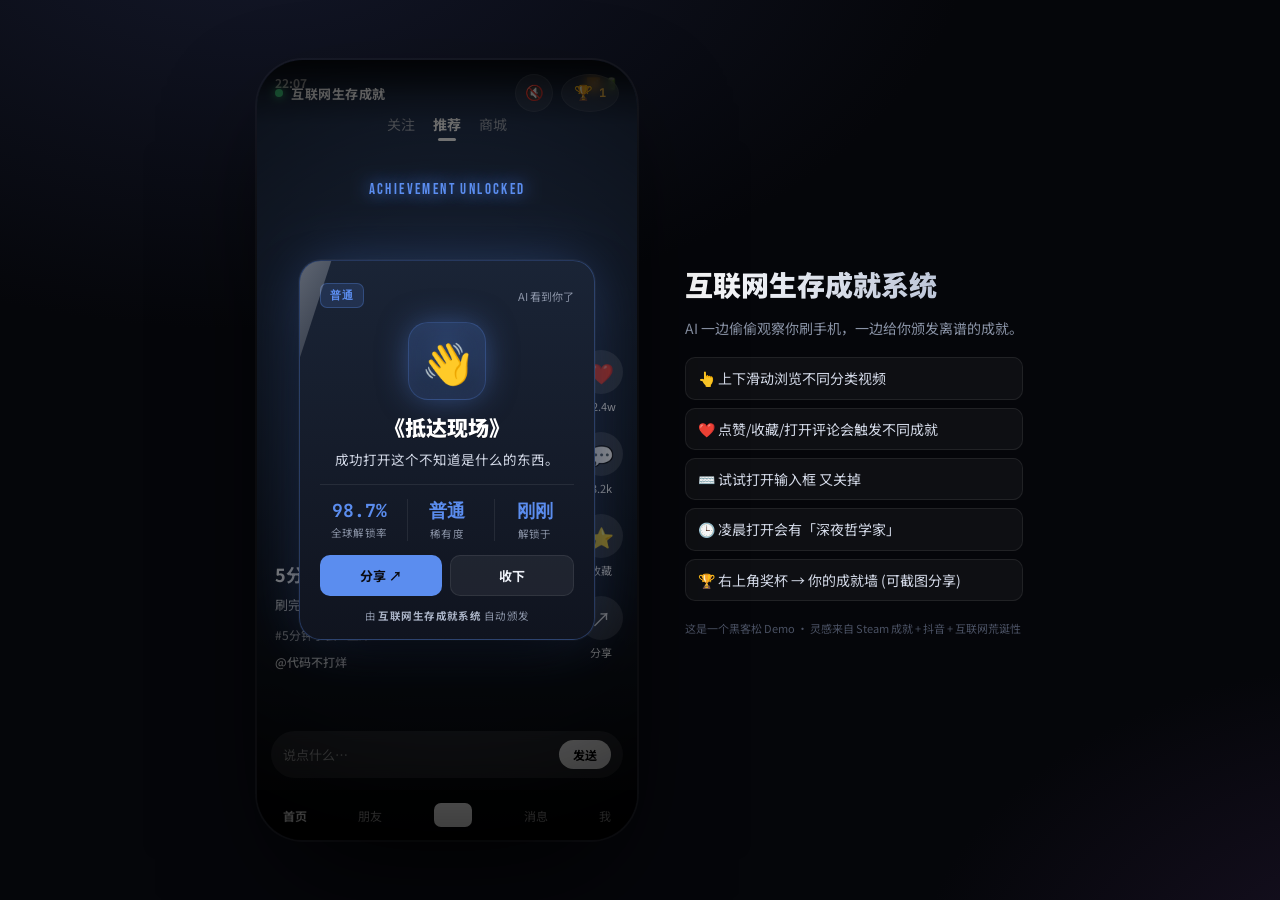
==== index.html @ 07bfa7c6 "init: 互联网生存成就系统 demo 抖音黑客松项目：AI 实时给用户颁发离谱互联网成就。  - 完整模拟抖音信息流（18 张分类卡片，垂直 snap） - 行为追踪 + 规则引擎（27 条成就，" ====
<!DOCTYPE html>
<html lang="zh-CN">
<head>
  <meta charset="UTF-8">
  <meta name="viewport" content="width=device-width, initial-scale=1.0, maximum-scale=1.0, user-scalable=no">
  <meta name="theme-color" content="#05060a">
  <title>互联网生存成就系统 · AI 给你颁发离谱成就</title>
  <link rel="preconnect" href="https://fonts.googleapis.com">
  <link rel="preconnect" href="https://fonts.gstatic.com" crossorigin>
  <link href="https://fonts.googleapis.com/css2?family=Bebas+Neue&family=Noto+Sans+SC:wght@400;500;700;900&family=JetBrains+Mono:wght@500;700&display=swap" rel="stylesheet">
  <link rel="stylesheet" href="css/style.css">
</head>
<body>
  <main class="phone">
    <!-- 头部 -->
    <header class="header">
      <div class="header-brand">
        <span class="brand-dot"></span>
        <span class="brand-text">互联网生存成就</span>
      </div>
      <div class="header-actions">
        <button class="hbtn" id="headerSound">🔇</button>
        <button class="hbtn trophy" id="headerTrophy">
          <span>🏆</span><span class="badge"><b id="headerCount">0</b></span>
        </button>
      </div>
    </header>

    <!-- 抖音风信息流（垂直snap） -->
    <div class="feed" id="feed"></div>

    <!-- 弹窗组件挂载点（叠加在 phone 内） -->
    <div id="popupRoot"></div>

    <!-- 成就馆挂载点 -->
    <div id="galleryRoot"></div>
  </main>

  <!-- 桌面端旁边的提示 / 说明（移动端会隐藏） -->
  <aside class="side-note">
    <h1>互联网生存成就系统</h1>
    <p class="lead">AI 一边偷偷观察你刷手机，一边给你颁发离谱的成就。</p>
    <ul class="hint-list">
      <li>👆 上下滑动浏览不同分类视频</li>
      <li>❤️ 点赞/收藏/打开评论会触发不同成就</li>
      <li>⌨️ 试试打开输入框 又关掉</li>
      <li>🕒 凌晨打开会有「深夜哲学家」</li>
      <li>🏆 右上角奖杯 → 你的成就墙 (可截图分享)</li>
    </ul>
    <p class="foot-note">这是一个黑客松 Demo · 灵感来自 Steam 成就 + 抖音 + 互联网荒诞性</p>
  </aside>

  <script type="module" src="js/app.js"></script>
</body>
</html>
---- css/style.css ----
/* ====================================================
   互联网生存成就系统 · 样式
   设计语言：抖音(全屏 snap 信息流) + Steam(稀有度色板) + 荒诞
   ==================================================== */

:root {
  --bg:#05060a;
  --ink:#eef1f8;
  --muted:#8a93a6;
  --line:rgba(255,255,255,.08);
  --c-common:#5b8def;
  --c-rare:#b76bff;
  --c-epic:#46e08a;
  --c-mythic:#ffc24b;
}

*, *::before, *::after { box-sizing:border-box; margin:0; padding:0; -webkit-tap-highlight-color:transparent; }
html, body { height:100%; overflow:hidden; background:#000; }
body {
  font-family:"Noto Sans SC", -apple-system, "PingFang SC", "Microsoft YaHei", sans-serif;
  color:var(--ink);
  display:flex; align-items:center; justify-content:center; gap:48px;
  padding:24px;
  background:
    radial-gradient(1200px 700px at 20% -10%, #14182a 0%, transparent 60%),
    radial-gradient(900px 600px at 110% 110%, #1a1226 0%, transparent 55%),
    var(--bg);
}

/* ==== 桌面侧栏（说明） ==== */
.side-note { max-width:340px; color:#d4dae8; line-height:1.6; }
.side-note h1 { font-size:28px; font-weight:900; margin-bottom:10px;
  background:linear-gradient(90deg,#fff,#a8b3cc); -webkit-background-clip:text; background-clip:text; color:transparent; }
.side-note .lead { font-size:14px; color:var(--muted); margin-bottom:18px; }
.side-note .hint-list { list-style:none; display:flex; flex-direction:column; gap:8px; font-size:14px; }
.side-note .hint-list li { padding:9px 12px; background:rgba(255,255,255,.04); border:1px solid var(--line); border-radius:10px; }
.side-note .foot-note { margin-top:18px; font-size:11px; color:#4a5163; line-height:1.7; }

/* ==== 手机外框 ==== */
.phone {
  position:relative; width:380px; height:780px; max-width:94vw; max-height:96vh;
  border-radius:46px; background:#000; flex-shrink:0;
  box-shadow:
    0 50px 120px -30px rgba(0,0,0,.9),
    0 0 0 2px rgba(255,255,255,.04),
    inset 0 0 0 6px #0a0a0f;
  overflow:hidden;
}

/* ==== 顶部品牌栏 ==== */
.header {
  position:absolute; top:0; left:0; right:0; z-index:5;
  padding:14px 18px 12px;
  display:flex; align-items:center; justify-content:space-between;
  background:linear-gradient(180deg, rgba(0,0,0,.6) 0%, rgba(0,0,0,0) 100%);
}
.header-brand { display:flex; align-items:center; gap:8px; color:#fff; font-size:13px; font-weight:700; }
.brand-dot { width:8px; height:8px; border-radius:50%; background:#46e08a; box-shadow:0 0 10px #46e08a; animation:pulse 1.6s ease-in-out infinite; }
@keyframes pulse { 0%,100%{opacity:1;} 50%{opacity:.4;} }
.brand-text { letter-spacing:.04em; }

.header-actions { display:flex; gap:8px; }
.hbtn {
  width:38px; height:38px; border-radius:50%;
  background:rgba(255,255,255,.08); border:1px solid var(--line);
  color:#fff; font-size:15px; cursor:pointer; transition:.2s;
  display:flex; align-items:center; justify-content:center; backdrop-filter:blur(6px);
}
.hbtn:hover { background:rgba(255,255,255,.14); }
.hbtn.on { color:#46e08a; border-color:rgba(70,224,138,.4); }
.hbtn.trophy { position:relative; padding:0 12px; width:auto; gap:6px; }
.hbtn.trophy .badge { font-family:"JetBrains Mono",monospace; font-size:12px; color:#ffc24b; }
.hbtn.trophy .badge b { font-weight:700; }

/* ==== Feed 信息流 ==== */
.feed {
  position:absolute; inset:0;
  overflow-y:scroll; scroll-snap-type:y mandatory;
  -webkit-overflow-scrolling:touch;
  scrollbar-width:none;
}
.feed::-webkit-scrollbar { display:none; }

.feed-card {
  position:relative; width:100%; height:100%; flex-shrink:0;
  scroll-snap-align:start; scroll-snap-stop:always;
  overflow:hidden; color:#fff;
  background:#111; /* fallback */
}

/* 用 emoji 当"封面" */
.card-bg-emoji {
  position:absolute; inset:0; display:flex; align-items:center; justify-content:center;
  font-size:240px; opacity:.18; filter:blur(2px);
  pointer-events:none; transition:transform .8s ease;
}
.feed-card:hover .card-bg-emoji { transform:scale(1.05); }

/* 顶 status + tabs */
.card-top {
  position:absolute; top:0; left:0; right:0;
  padding:14px 18px 6px; z-index:3;
  display:flex; justify-content:space-between; font-size:12px; color:#fff;
  background:linear-gradient(180deg, rgba(0,0,0,.45) 0%, rgba(0,0,0,0) 100%);
}
.status-time { font-weight:700; }

.card-tabs {
  position:absolute; top:54px; left:0; right:0; z-index:3;
  display:flex; gap:18px; justify-content:center;
  font-size:14px; color:rgba(255,255,255,.6);
}
.card-tabs b { color:#fff; position:relative; }
.card-tabs b::after {
  content:""; position:absolute; left:50%; bottom:-7px;
  transform:translateX(-50%); width:18px; height:3px; border-radius:3px; background:#fff;
}

/* 文案区 */
.card-cap {
  position:absolute; left:18px; right:88px; bottom:170px; z-index:3;
}
.card-cap h4 { font-size:18px; font-weight:700; line-height:1.3; margin-bottom:8px; }
.card-cap p { font-size:13px; color:rgba(255,255,255,.85); line-height:1.55; margin-bottom:6px; }
.card-tags { font-size:12px; color:rgba(255,255,255,.7); }
.card-author { margin-top:8px; font-size:12px; color:rgba(255,255,255,.8); font-weight:500; }

/* 右侧按钮 */
.card-rail {
  position:absolute; right:14px; bottom:180px; z-index:3;
  display:flex; flex-direction:column; gap:18px; align-items:center;
}
.rail-btn {
  background:none; border:none; cursor:pointer;
  display:flex; flex-direction:column; align-items:center; gap:4px;
  color:#fff; font-family:inherit;
}
.rail-btn .ico {
  width:44px; height:44px; border-radius:50%;
  background:rgba(255,255,255,.14);
  display:flex; align-items:center; justify-content:center; font-size:20px;
  transition:.2s;
}
.rail-btn:hover .ico { background:rgba(255,255,255,.22); transform:scale(1.06); }
.rail-btn:active .ico { transform:scale(.94); }
.rail-btn.liked .ico { background:rgba(255,77,109,.25); color:#ff4d6d; }
.rail-btn.saved .ico { background:rgba(255,194,75,.22); color:#ffc24b; }
.rail-btn .lab { font-size:11px; color:#fff; }

/* +1 反馈 */
.plus-one {
  position:absolute; top:-4px; right:-6px;
  font-size:14px; font-weight:700; color:#ff4d6d;
  animation:plus1 .7s ease-out forwards; pointer-events:none;
}
@keyframes plus1 {
  0% { opacity:0; transform:translateY(8px); }
  20% { opacity:1; transform:translateY(0); }
  100% { opacity:0; transform:translateY(-24px); }
}

/* 评论区 / 输入框 */
.card-search {
  position:absolute; left:14px; right:14px; bottom:62px; z-index:3;
  display:flex; gap:8px; align-items:center;
  padding:8px 12px; border-radius:24px;
  background:rgba(255,255,255,.1); backdrop-filter:blur(8px);
}
.card-search input {
  flex:1; background:transparent; border:none; outline:none;
  color:#fff; font-family:inherit; font-size:13px; padding:6px 0;
}
.card-search input::placeholder { color:rgba(255,255,255,.5); }
.send-btn {
  border:none; background:rgba(255,255,255,.85); color:#000;
  font-family:inherit; font-weight:700; font-size:12px;
  padding:6px 14px; border-radius:16px; cursor:pointer;
}

/* 底部 nav */
.card-botnav {
  position:absolute; bottom:0; left:0; right:0; z-index:3;
  height:50px; background:rgba(0,0,0,.55);
  display:flex; align-items:center; justify-content:space-around;
  font-size:12px; color:rgba(255,255,255,.6);
}
.card-botnav b { color:#fff; }
.card-botnav .plus { width:38px; height:24px; border-radius:7px; background:#fff; }

/* ==== Toast ==== */
.toast {
  position:fixed; left:50%; bottom:120px; transform:translateX(-50%);
  padding:10px 20px; border-radius:20px;
  background:rgba(0,0,0,.78); backdrop-filter:blur(8px);
  color:#fff; font-size:13px; z-index:100;
  opacity:0; transition:opacity .25s, transform .25s;
}
.toast.show { opacity:1; transform:translateX(-50%) translateY(-8px); }

/* ====================================================
   成就弹窗（沿用原型审美，做了主题色与按钮调整）
   ==================================================== */
.ach-wrap {
  position:absolute; inset:0; z-index:30;
  display:flex; align-items:center; justify-content:center;
  pointer-events:none; opacity:0;
}
.ach-wrap.show { opacity:1; pointer-events:auto; }
.ach-wrap .scrim {
  position:absolute; inset:0;
  background:radial-gradient(circle at 50% 45%, rgba(0,0,0,.2), rgba(0,0,0,.82));
  opacity:0; transition:opacity .35s ease;
}
.ach-wrap.show .scrim { opacity:1; }
.ach-wrap .flash {
  position:absolute; inset:0; background:#fff; opacity:0; pointer-events:none;
}
.ach-wrap.show.fire .flash { animation:flash .55s ease-out; }
@keyframes flash {
  0% { opacity:0; }
  12% { opacity:0; }
  14% { opacity:var(--flash,.05); }
  100% { opacity:0; }
}

.ach-wrap .banner {
  position:absolute; top:120px; left:50%;
  transform:translateX(-50%) translateY(-12px);
  font-family:"Bebas Neue", sans-serif;
  letter-spacing:.16em; font-size:15px;
  color:var(--rc); text-shadow:0 0 18px var(--rc);
  opacity:0; white-space:nowrap;
}
.ach-wrap.show .banner { animation:bannerIn .5s .15s cubic-bezier(.2,.9,.3,1.2) forwards; }
@keyframes bannerIn { to { opacity:1; transform:translateX(-50%) translateY(0); } }

.ach-wrap .card {
  position:relative; width:300px; max-width:78%;
  border-radius:22px; padding:22px 20px 16px;
  background:linear-gradient(180deg, var(--card-top), var(--card-bot));
  border:1px solid var(--rc-30);
  box-shadow:
    0 30px 70px -20px rgba(0,0,0,.85),
    0 0 0 1px rgba(255,255,255,.04),
    0 0 60px -10px var(--rc-40);
  transform:scale(.82) translateY(10px); opacity:0; overflow:hidden;
}
.ach-wrap.show .card { animation:cardIn .55s .1s cubic-bezier(.18,.9,.25,1.15) forwards; }
@keyframes cardIn { to { transform:scale(1) translateY(0); opacity:1; } }
.ach-wrap .card::after {
  content:""; position:absolute; top:0; left:-60%;
  width:50%; height:100%;
  background:linear-gradient(105deg, transparent, rgba(255,255,255,.28), transparent);
  transform:skewX(-18deg);
}
.ach-wrap.show .card::after { animation:shine 1.1s .45s ease-out; }
@keyframes shine { 0% { left:-60%; } 100% { left:130%; } }

.ach-wrap .rarity-row {
  display:flex; align-items:center; justify-content:space-between;
  margin-bottom:14px;
}
.ach-wrap .rarity-badge {
  font-family:"JetBrains Mono", monospace;
  font-size:11px; font-weight:700; letter-spacing:.12em;
  padding:4px 9px; border-radius:7px;
  color:var(--rc); background:var(--rc-15); border:1px solid var(--rc-30);
}
.ach-wrap .ai-note { font-size:11px; color:var(--muted); }

.ach-wrap .trophy {
  width:78px; height:78px; margin:2px auto 14px;
  border-radius:20px;
  display:flex; align-items:center; justify-content:center;
  font-size:40px;
  background:radial-gradient(circle at 50% 35%, var(--rc-30), var(--rc-08));
  border:1px solid var(--rc-30);
  box-shadow:0 0 32px -4px var(--rc-50), inset 0 0 22px var(--rc-15);
}
.ach-wrap.show .trophy { animation:pop .5s .3s cubic-bezier(.2,1.4,.3,1) backwards; }
@keyframes pop {
  0% { transform:scale(0) rotate(-20deg); }
  70% { transform:scale(1.15) rotate(6deg); }
  100% { transform:scale(1) rotate(0); }
}
.ach-wrap .card.mythic .trophy {
  animation:
    pop .5s .3s cubic-bezier(.2,1.4,.3,1) backwards,
    glowPulse 1.8s 1s ease-in-out infinite;
}
@keyframes glowPulse {
  0%,100% { box-shadow:0 0 32px -4px var(--rc-50), inset 0 0 22px var(--rc-15); }
  50% { box-shadow:0 0 52px 4px var(--rc-50), inset 0 0 30px var(--rc-30); }
}

.ach-wrap .ach-title {
  font-size:21px; font-weight:900; text-align:center;
  line-height:1.25; margin-bottom:8px;
  color:#fff; text-shadow:0 1px 0 rgba(0,0,0,.4);
}
.ach-wrap .ach-desc {
  font-size:13.5px; line-height:1.55; text-align:center;
  color:#d4dae8; margin-bottom:14px; padding:0 4px;
}

.ach-wrap .stats {
  display:flex; border-top:1px solid var(--line);
  padding-top:14px; gap:8px;
}
.ach-wrap .stat { flex:1; text-align:center; }
.ach-wrap .stat .num {
  font-family:"JetBrains Mono", monospace;
  font-weight:700; font-size:18px; color:var(--rc);
}
.ach-wrap .stat .lbl {
  font-size:10.5px; color:var(--muted);
  margin-top:3px; letter-spacing:.04em;
}
.ach-wrap .stat + .stat { border-left:1px solid var(--line); }

.ach-wrap .ach-actions {
  display:flex; gap:8px; margin-top:14px;
}
.ach-wrap .ach-btn {
  flex:1; padding:10px 0; border-radius:10px;
  border:none; cursor:pointer; font-family:inherit;
  font-size:13px; font-weight:700; transition:.2s;
  background:var(--rc); color:#0a0a0f;
}
.ach-wrap .ach-btn:active { transform:scale(.97); }
.ach-wrap .ach-btn.ghost {
  background:rgba(255,255,255,.06); color:var(--ink);
  border:1px solid var(--line);
}

.ach-wrap .watermark {
  margin-top:12px; text-align:center;
  font-size:10.5px; color:var(--muted); letter-spacing:.04em;
}
.ach-wrap .watermark b { color:#aab3c6; }

/* 粒子 (epic/mythic) */
.ach-wrap .particles {
  position:absolute; inset:0; pointer-events:none; overflow:hidden;
}
.ach-wrap .p {
  position:absolute; bottom:-10px;
  width:6px; height:6px; border-radius:50%;
  background:var(--rc); opacity:0;
  box-shadow:0 0 8px var(--rc);
}
.ach-wrap.show.fire .p { animation:rise var(--d,3s) var(--delay,0s) ease-in infinite; }
@keyframes rise {
  0% { opacity:0; transform:translateY(0) scale(.6); }
  15% { opacity:.9; }
  100% { opacity:0; transform:translateY(-560px) scale(1.1); }
}

/* ====================================================
   成就馆 (gallery)
   ==================================================== */
.gallery {
  position:absolute; inset:0; z-index:40;
  background:linear-gradient(180deg, #0a0c14 0%, #05060a 100%);
  color:#fff;
  display:flex; flex-direction:column;
  transform:translateY(100%); transition:transform .35s cubic-bezier(.2,.9,.3,1);
}
.gallery.show { transform:translateY(0); }
.gal-head {
  display:flex; align-items:center; justify-content:space-between;
  padding:18px 18px 8px;
}
.gal-title { font-size:20px; font-weight:900; }
.gal-sub { font-size:12px; color:var(--muted); margin-top:2px; }
.gal-close {
  width:36px; height:36px; border-radius:50%;
  background:rgba(255,255,255,.08); border:1px solid var(--line);
  color:#fff; font-size:22px; line-height:1; cursor:pointer;
}

.gal-progress { padding:0 18px 14px; }
.gal-progress-row {
  display:flex; justify-content:space-between;
  font-size:12px; color:var(--muted); margin-bottom:6px;
}
.gal-progress-row b { color:#ffc24b; font-family:"JetBrains Mono", monospace; }
.gal-bar {
  height:5px; border-radius:5px;
  background:rgba(255,255,255,.06); overflow:hidden;
}
.gal-bar-fill {
  height:100%; width:0%;
  background:linear-gradient(90deg, var(--c-common), var(--c-rare), var(--c-mythic));
  transition:width .5s ease;
}

.gal-list {
  flex:1; overflow-y:auto;
  padding:6px 14px 14px;
}
.gal-list::-webkit-scrollbar { width:4px; }
.gal-list::-webkit-scrollbar-thumb { background:rgba(255,255,255,.1); border-radius:4px; }

.gp-head {
  display:flex; align-items:center; gap:8px;
  font-family:"JetBrains Mono", monospace;
  font-size:11px; font-weight:700; letter-spacing:.16em;
  margin:14px 4px 8px;
}
.gp-sep { opacity:.4; }
.gp-mute { color:var(--muted); }

.gp-grid {
  display:grid; grid-template-columns:repeat(2, 1fr); gap:10px;
}
.gp-card {
  position:relative;
  padding:12px 12px 10px; border-radius:14px;
  background:rgba(255,255,255,.03);
  border:1px solid rgba(255,255,255,.06);
  transition:.2s;
}
.gp-card.ok {
  background:linear-gradient(180deg, var(--rc-08, rgba(255,255,255,.04)), transparent);
  border-color:var(--rc, rgba(255,255,255,.1));
  box-shadow:0 0 20px -4px var(--rc);
}
.gp-card.ok::before {
  content:""; position:absolute; top:0; right:0;
  width:20px; height:20px;
  background:var(--rc); clip-path:polygon(0 0, 100% 0, 100% 100%);
  border-top-right-radius:14px;
}
.gp-card { --rc:#5b8def; }
.gp-card[style*="--rc:#5b8def"] { --rc-08:rgba(91,141,239,.08); }
.gp-card[style*="--rc:#b76bff"] { --rc-08:rgba(183,107,255,.08); }
.gp-card[style*="--rc:#46e08a"] { --rc-08:rgba(70,224,138,.08); }
.gp-card[style*="--rc:#ffc24b"] { --rc-08:rgba(255,194,75,.08); }

.gp-icon {
  font-size:24px; margin-bottom:6px;
  filter:saturate(.6) brightness(.7);
}
.gp-card.ok .gp-icon { filter:none; }
.gp-name {
  font-size:13px; font-weight:700;
  margin-bottom:4px;
  color:#fff;
}
.gp-card:not(.ok) .gp-name { color:#5a6275; }
.gp-desc {
  font-size:11px; color:var(--muted);
  line-height:1.5; min-height:32px;
}
.gp-foot {
  margin-top:6px; padding-top:6px;
  border-top:1px solid rgba(255,255,255,.05);
  display:flex; justify-content:space-between;
  font-size:10px; color:var(--muted);
  font-family:"JetBrains Mono", monospace;
}
.gp-rare { color:var(--rc); }

.gal-foot {
  padding:14px 18px 18px;
  display:flex; gap:8px;
  border-top:1px solid var(--line);
  background:rgba(0,0,0,.4); backdrop-filter:blur(8px);
}
.gal-btn {
  flex:1; padding:13px 0;
  border-radius:12px; border:none;
  font-family:inherit; font-size:14px; font-weight:700;
  cursor:pointer; transition:.2s;
}
.gal-btn.primary {
  background:linear-gradient(135deg, #ffd86b, #ff9b3d);
  color:#1a0d00;
}
.gal-btn.ghost {
  flex:0 0 80px;
  background:rgba(255,255,255,.06);
  color:var(--muted);
  border:1px solid var(--line);
}
.gal-btn:active { transform:scale(.97); }

/* ==== 移动端：隐藏侧栏 ==== */
@media (max-width: 768px) {
  body { padding:0; gap:0; }
  .side-note { display:none; }
  .phone {
    width:100vw; height:100vh; max-width:100vw; max-height:100vh;
    border-radius:0; box-shadow:none;
  }
}
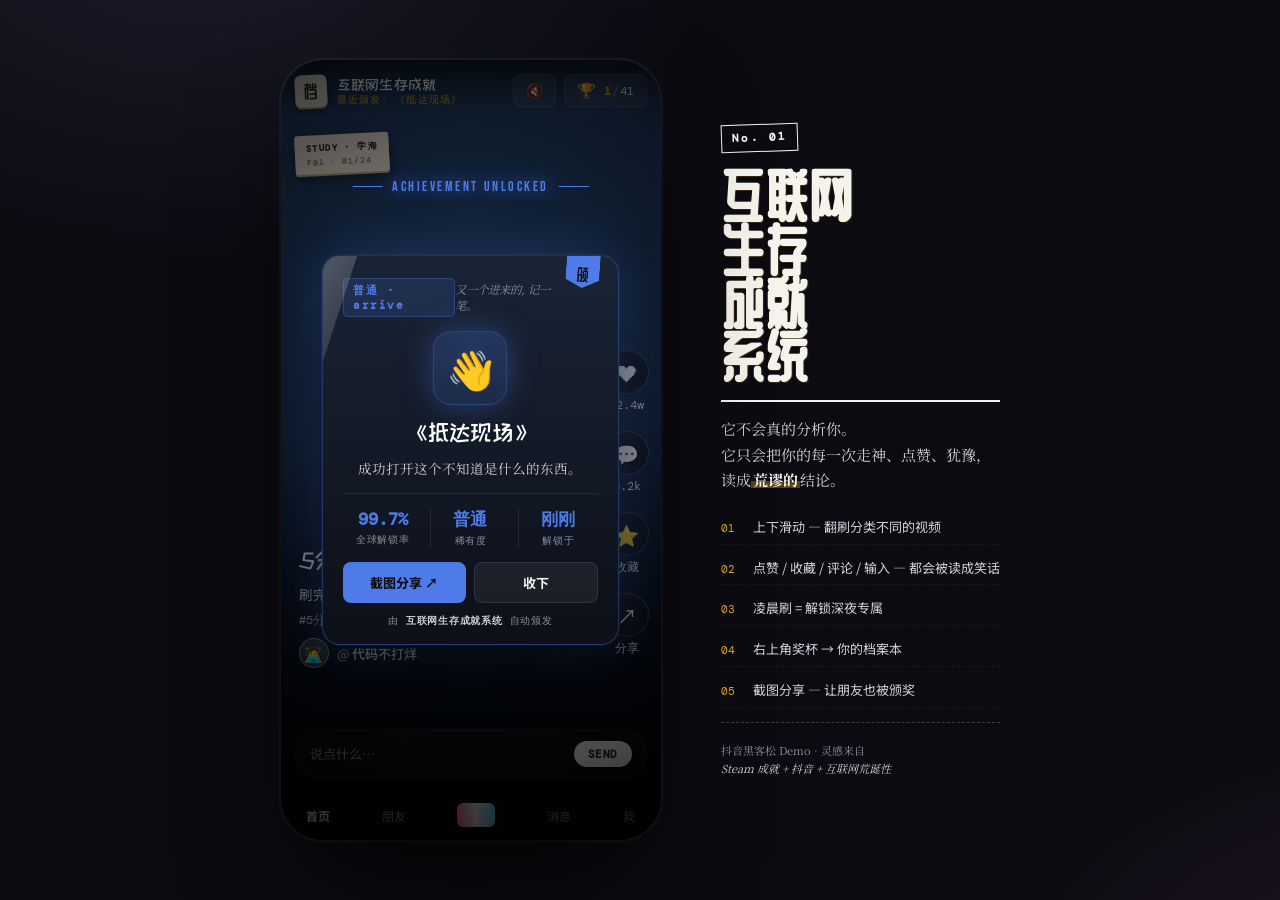
==== commit d2dc983c: "feat: 内容扩充 + 视觉去模板化 内容: - 信息流 18 → 24 张, 12 个分类各有专属 stamp / accent / vibe - 成就 27 → 40+, 含 3 条递进链 (t" ====
--- a/index.html
+++ b/index.html
@@ -3,51 +3,67 @@
 <head>
   <meta charset="UTF-8">
   <meta name="viewport" content="width=device-width, initial-scale=1.0, maximum-scale=1.0, user-scalable=no">
-  <meta name="theme-color" content="#05060a">
-  <title>互联网生存成就系统 · AI 给你颁发离谱成就</title>
+  <meta name="theme-color" content="#0a0a10">
+  <title>互联网生存成就系统 · 它在偷偷给你颁奖</title>
   <link rel="preconnect" href="https://fonts.googleapis.com">
   <link rel="preconnect" href="https://fonts.gstatic.com" crossorigin>
-  <link href="https://fonts.googleapis.com/css2?family=Bebas+Neue&family=Noto+Sans+SC:wght@400;500;700;900&family=JetBrains+Mono:wght@500;700&display=swap" rel="stylesheet">
+  <link href="https://fonts.googleapis.com/css2?family=Bebas+Neue&family=DM+Mono:wght@500;700&family=Ma+Shan+Zheng&family=Noto+Sans+SC:wght@400;500;700;900&family=Noto+Serif+SC:wght@500;700;900&family=ZCOOL+KuaiLe&family=ZCOOL+QingKe+HuangYou&display=swap" rel="stylesheet">
   <link rel="stylesheet" href="css/style.css">
 </head>
 <body>
-  <main class="phone">
-    <!-- 头部 -->
+  <!-- 全局纹理覆盖 -->
+  <div class="grain" aria-hidden="true"></div>
+
+  <main class="phone" id="phone">
+    <!-- 顶部 -->
     <header class="header">
       <div class="header-brand">
-        <span class="brand-dot"></span>
-        <span class="brand-text">互联网生存成就</span>
+        <span class="brand-mark">档</span>
+        <div class="brand-text">
+          <div class="brand-line">互联网生存成就</div>
+          <div class="brand-sub" id="brandSub">系统正在偷看你</div>
+        </div>
       </div>
       <div class="header-actions">
-        <button class="hbtn" id="headerSound">🔇</button>
-        <button class="hbtn trophy" id="headerTrophy">
-          <span>🏆</span><span class="badge"><b id="headerCount">0</b></span>
+        <button class="hbtn" id="headerSound" title="音效">🔇</button>
+        <button class="hbtn trophy" id="headerTrophy" title="成就馆">
+          <span class="t-emoji">🏆</span>
+          <span class="t-num"><b id="headerCount">0</b><span class="t-slash">/</span><span id="headerTotal">0</span></span>
         </button>
       </div>
     </header>
 
-    <!-- 抖音风信息流（垂直snap） -->
+    <!-- 内容流 -->
     <div class="feed" id="feed"></div>
 
-    <!-- 弹窗组件挂载点（叠加在 phone 内） -->
+    <!-- 弹窗挂载点 -->
     <div id="popupRoot"></div>
-
     <!-- 成就馆挂载点 -->
     <div id="galleryRoot"></div>
   </main>
 
-  <!-- 桌面端旁边的提示 / 说明（移动端会隐藏） -->
-  <aside class="side-note">
-    <h1>互联网生存成就系统</h1>
-    <p class="lead">AI 一边偷偷观察你刷手机，一边给你颁发离谱的成就。</p>
-    <ul class="hint-list">
-      <li>👆 上下滑动浏览不同分类视频</li>
-      <li>❤️ 点赞/收藏/打开评论会触发不同成就</li>
-      <li>⌨️ 试试打开输入框 又关掉</li>
-      <li>🕒 凌晨打开会有「深夜哲学家」</li>
-      <li>🏆 右上角奖杯 → 你的成就墙 (可截图分享)</li>
+  <!-- 桌面侧栏（移动端隐藏）：杂志感介绍 -->
+  <aside class="side-zine">
+    <div class="zine-stamp">No. 01</div>
+    <h1 class="zine-title">互联网<br>生存<br>成就<br>系统</h1>
+    <div class="zine-divider"></div>
+    <p class="zine-lead">
+      它不会真的分析你。<br>
+      它只会把你的每一次走神、点赞、犹豫，<br>
+      读成<span class="zine-mark">荒谬的</span>结论。
+    </p>
+    <ul class="zine-list">
+      <li><span class="li-no">01</span>上下滑动 — 翻刷分类不同的视频</li>
+      <li><span class="li-no">02</span>点赞 / 收藏 / 评论 / 输入 — 都会被读成笑话</li>
+      <li><span class="li-no">03</span>凌晨刷 = 解锁深夜专属</li>
+      <li><span class="li-no">04</span>右上角奖杯 → 你的档案本</li>
+      <li><span class="li-no">05</span>截图分享 — 让朋友也被颁奖</li>
     </ul>
-    <p class="foot-note">这是一个黑客松 Demo · 灵感来自 Steam 成就 + 抖音 + 互联网荒诞性</p>
+    <div class="zine-divider thin"></div>
+    <p class="zine-foot">
+      抖音黑客松 Demo · 灵感来自<br>
+      <i>Steam 成就 + 抖音 + 互联网荒诞性</i>
+    </p>
   </aside>
 
   <script type="module" src="js/app.js"></script>
--- a/css/style.css
+++ b/css/style.css
@@ -1,78 +1,175 @@
 /* ====================================================
-   互联网生存成就系统 · 样式
-   设计语言：抖音(全屏 snap 信息流) + Steam(稀有度色板) + 荒诞
+   互联网生存成就系统 · 视觉语言
+   目标：抖音信息流 × 杂志/印刷品质感 × Steam 成就 × 一点点版画
+   不要：通用 cyber 紫/蓝、对称居中、空旷"AI 模板感"
    ==================================================== */
 
 :root {
-  --bg:#05060a;
-  --ink:#eef1f8;
-  --muted:#8a93a6;
-  --line:rgba(255,255,255,.08);
-  --c-common:#5b8def;
-  --c-rare:#b76bff;
-  --c-epic:#46e08a;
-  --c-mythic:#ffc24b;
+  --bg-deep: #0a0a10;
+  --bg-soft: #14141d;
+  --ink:     #f5f3ec;       /* 米白, 不是纯白 */
+  --ink-soft:#cfd0d6;
+  --muted:   #8a8d99;
+  --line:    rgba(255,255,255,.08);
+  --paper:   #f4ede0;       /* 档案本主色: 米色仿纸 */
+  --paper-2: #e5dbc5;
+  --paper-ink:#2a2620;
+  --rare-c:  #4f7be8;
+  --rare-r:  #a85fff;
+  --rare-e:  #26c277;
+  --rare-m:  #e8a91d;
+
+  --serif: "Noto Serif SC", "Songti SC", "STSong", serif;
+  --sans:  "Noto Sans SC", -apple-system, "PingFang SC", "Microsoft YaHei", sans-serif;
+  --mono:  "DM Mono", "JetBrains Mono", "SF Mono", Menlo, monospace;
+  --display:"ZCOOL QingKe HuangYou", "Noto Serif SC", serif;
+  --display-2:"ZCOOL KuaiLe", "Noto Serif SC", serif;
+  --hand: "Ma Shan Zheng", cursive;
 }
 
 *, *::before, *::after { box-sizing:border-box; margin:0; padding:0; -webkit-tap-highlight-color:transparent; }
 html, body { height:100%; overflow:hidden; background:#000; }
 body {
-  font-family:"Noto Sans SC", -apple-system, "PingFang SC", "Microsoft YaHei", sans-serif;
+  font-family:var(--sans);
   color:var(--ink);
-  display:flex; align-items:center; justify-content:center; gap:48px;
+  display:flex; align-items:center; justify-content:center;
+  gap:60px;
   padding:24px;
   background:
-    radial-gradient(1200px 700px at 20% -10%, #14182a 0%, transparent 60%),
-    radial-gradient(900px 600px at 110% 110%, #1a1226 0%, transparent 55%),
-    var(--bg);
-}
-
-/* ==== 桌面侧栏（说明） ==== */
-.side-note { max-width:340px; color:#d4dae8; line-height:1.6; }
-.side-note h1 { font-size:28px; font-weight:900; margin-bottom:10px;
-  background:linear-gradient(90deg,#fff,#a8b3cc); -webkit-background-clip:text; background-clip:text; color:transparent; }
-.side-note .lead { font-size:14px; color:var(--muted); margin-bottom:18px; }
-.side-note .hint-list { list-style:none; display:flex; flex-direction:column; gap:8px; font-size:14px; }
-.side-note .hint-list li { padding:9px 12px; background:rgba(255,255,255,.04); border:1px solid var(--line); border-radius:10px; }
-.side-note .foot-note { margin-top:18px; font-size:11px; color:#4a5163; line-height:1.7; }
-
-/* ==== 手机外框 ==== */
+    radial-gradient(900px 600px at 15% -10%, #1b1a2a 0%, transparent 60%),
+    radial-gradient(800px 500px at 110% 110%, #221422 0%, transparent 55%),
+    var(--bg-deep);
+}
+
+/* 全局 SVG 噪点，营造印刷感 */
+.grain {
+  position:fixed; inset:0; pointer-events:none; z-index:1; opacity:.08;
+  mix-blend-mode:overlay;
+  background-image:url("data:image/svg+xml;utf8,<svg xmlns='http://www.w3.org/2000/svg' width='160' height='160'><filter id='n'><feTurbulence type='fractalNoise' baseFrequency='.9' numOctaves='2' stitchTiles='stitch'/><feColorMatrix values='0 0 0 0 1  0 0 0 0 1  0 0 0 0 1  0 0 0 1 0'/></filter><rect width='100%' height='100%' filter='url(%23n)' opacity='.6'/></svg>");
+}
+
+/* =========================
+   桌面侧栏: 杂志/zine 风
+   ========================= */
+.side-zine {
+  max-width:300px; color:var(--ink);
+  font-family:var(--sans); line-height:1.6;
+  position:relative; padding:8px 0;
+}
+.zine-stamp {
+  display:inline-block;
+  font-family:var(--mono); font-size:11px; font-weight:700; letter-spacing:.2em;
+  padding:4px 10px; border:1.5px solid var(--ink);
+  color:var(--ink);
+  transform:rotate(-2deg); margin-bottom:18px;
+}
+.zine-title {
+  font-family:var(--display);
+  font-size:56px; line-height:.95; letter-spacing:.02em;
+  color:var(--ink);
+  margin-bottom:18px;
+  text-shadow: 1px 1px 0 rgba(232,169,29,.18);
+}
+.zine-divider {
+  height:0; border-top:2px solid var(--ink); margin:14px 0;
+}
+.zine-divider.thin { border-top:1px dashed rgba(255,255,255,.2); }
+.zine-lead {
+  font-size:15px; color:var(--ink-soft); line-height:1.7;
+  font-family:var(--serif);
+  margin-bottom:18px;
+}
+.zine-mark {
+  background:linear-gradient(180deg, transparent 55%, #e8a91d55 55%, #e8a91d55 90%, transparent 90%);
+  font-weight:700; color:var(--ink); padding:0 2px;
+}
+.zine-list {
+  list-style:none; display:flex; flex-direction:column; gap:7px;
+  font-size:13px; color:var(--ink-soft);
+  font-family:var(--sans);
+}
+.zine-list li {
+  display:flex; gap:10px; align-items:baseline;
+  padding:6px 0; border-bottom:1px dashed rgba(255,255,255,.06);
+}
+.zine-list .li-no {
+  font-family:var(--mono); font-size:11px; color:var(--rare-m);
+  flex-shrink:0; min-width:22px;
+}
+.zine-foot {
+  margin-top:18px; font-size:11px; color:var(--muted); line-height:1.7;
+  font-family:var(--serif);
+}
+.zine-foot i { color:var(--ink-soft); font-style:italic; }
+
+/* =========================
+   手机外框
+   ========================= */
 .phone {
   position:relative; width:380px; height:780px; max-width:94vw; max-height:96vh;
-  border-radius:46px; background:#000; flex-shrink:0;
+  border-radius:42px; background:#000; flex-shrink:0;
   box-shadow:
     0 50px 120px -30px rgba(0,0,0,.9),
-    0 0 0 2px rgba(255,255,255,.04),
+    0 0 0 2px rgba(255,255,255,.05),
     inset 0 0 0 6px #0a0a0f;
-  overflow:hidden;
-}
-
-/* ==== 顶部品牌栏 ==== */
+  overflow:hidden; z-index:2;
+}
+
+/* =========================
+   头部: 不要圆点, 要"档"印章
+   ========================= */
 .header {
-  position:absolute; top:0; left:0; right:0; z-index:5;
-  padding:14px 18px 12px;
+  position:absolute; top:0; left:0; right:0; z-index:8;
+  padding:14px 14px 12px;
   display:flex; align-items:center; justify-content:space-between;
-  background:linear-gradient(180deg, rgba(0,0,0,.6) 0%, rgba(0,0,0,0) 100%);
-}
-.header-brand { display:flex; align-items:center; gap:8px; color:#fff; font-size:13px; font-weight:700; }
-.brand-dot { width:8px; height:8px; border-radius:50%; background:#46e08a; box-shadow:0 0 10px #46e08a; animation:pulse 1.6s ease-in-out infinite; }
-@keyframes pulse { 0%,100%{opacity:1;} 50%{opacity:.4;} }
-.brand-text { letter-spacing:.04em; }
+  background:linear-gradient(180deg, rgba(0,0,0,.7) 0%, rgba(0,0,0,0) 100%);
+  pointer-events:none;
+}
+.header > * { pointer-events:auto; }
+.header-brand { display:flex; align-items:center; gap:10px; color:#fff; }
+.brand-mark {
+  width:32px; height:32px;
+  display:flex; align-items:center; justify-content:center;
+  background:var(--paper); color:var(--paper-ink);
+  font-family:var(--display); font-size:18px;
+  border-radius:6px;
+  box-shadow:0 2px 0 #c4b287, 0 4px 12px rgba(0,0,0,.4);
+  transform:rotate(-3deg);
+}
+.brand-text { line-height:1.1; }
+.brand-line {
+  font-family:var(--display-2);
+  font-size:15px; font-weight:400;
+  letter-spacing:.02em;
+}
+.brand-sub {
+  font-family:var(--mono); font-size:9.5px;
+  color:rgba(255,255,255,.55); letter-spacing:.12em;
+  margin-top:2px;
+}
 
 .header-actions { display:flex; gap:8px; }
 .hbtn {
-  width:38px; height:38px; border-radius:50%;
-  background:rgba(255,255,255,.08); border:1px solid var(--line);
-  color:#fff; font-size:15px; cursor:pointer; transition:.2s;
-  display:flex; align-items:center; justify-content:center; backdrop-filter:blur(6px);
+  height:34px; min-width:34px; padding:0 12px;
+  border-radius:8px;
+  background:rgba(255,255,255,.08);
+  border:1px solid var(--line);
+  color:#fff; font-size:14px; cursor:pointer; transition:.2s;
+  display:flex; align-items:center; justify-content:center; gap:6px;
+  backdrop-filter:blur(8px);
+  font-family:var(--mono);
 }
 .hbtn:hover { background:rgba(255,255,255,.14); }
-.hbtn.on { color:#46e08a; border-color:rgba(70,224,138,.4); }
-.hbtn.trophy { position:relative; padding:0 12px; width:auto; gap:6px; }
-.hbtn.trophy .badge { font-family:"JetBrains Mono",monospace; font-size:12px; color:#ffc24b; }
-.hbtn.trophy .badge b { font-weight:700; }
-
-/* ==== Feed 信息流 ==== */
+.hbtn.on { color:var(--rare-e); border-color:rgba(38,194,119,.4); }
+.hbtn.trophy { gap:8px; }
+.t-emoji { font-size:15px; }
+.t-num { font-size:12px; color:#fff; }
+.t-num b { color:var(--rare-m); font-weight:700; }
+.t-slash { color:rgba(255,255,255,.4); margin:0 1px; }
+
+/* =========================
+   信息流 (snap)
+   ========================= */
 .feed {
   position:absolute; inset:0;
   overflow-y:scroll; scroll-snap-type:y mandatory;
@@ -81,124 +178,229 @@
 }
 .feed::-webkit-scrollbar { display:none; }
 
+/* 单张卡片 */
 .feed-card {
-  position:relative; width:100%; height:100%; flex-shrink:0;
+  position:relative; width:100%; height:100%;
   scroll-snap-align:start; scroll-snap-stop:always;
   overflow:hidden; color:#fff;
-  background:#111; /* fallback */
-}
-
-/* 用 emoji 当"封面" */
-.card-bg-emoji {
+  isolation:isolate;
+}
+/* 类目装饰 */
+.feed-card::before {
+  /* 顶部色带, 用类目 accent */
+  content:''; position:absolute; top:0; left:0; right:0; height:64px; z-index:1;
+  background:linear-gradient(180deg, var(--cat-accent) 0%, transparent 100%);
+  opacity:.28;
+  pointer-events:none;
+}
+.feed-card::after {
+  /* 底部黑色渐隐 */
+  content:''; position:absolute; bottom:0; left:0; right:0; height:50%; z-index:1;
+  background:linear-gradient(180deg, transparent 0%, rgba(0,0,0,.85) 100%);
+  pointer-events:none;
+}
+
+.card-art {
   position:absolute; inset:0; display:flex; align-items:center; justify-content:center;
-  font-size:240px; opacity:.18; filter:blur(2px);
-  pointer-events:none; transition:transform .8s ease;
-}
-.feed-card:hover .card-bg-emoji { transform:scale(1.05); }
-
-/* 顶 status + tabs */
-.card-top {
-  position:absolute; top:0; left:0; right:0;
-  padding:14px 18px 6px; z-index:3;
-  display:flex; justify-content:space-between; font-size:12px; color:#fff;
-  background:linear-gradient(180deg, rgba(0,0,0,.45) 0%, rgba(0,0,0,0) 100%);
-}
-.status-time { font-weight:700; }
-
-.card-tabs {
-  position:absolute; top:54px; left:0; right:0; z-index:3;
-  display:flex; gap:18px; justify-content:center;
-  font-size:14px; color:rgba(255,255,255,.6);
-}
-.card-tabs b { color:#fff; position:relative; }
-.card-tabs b::after {
-  content:""; position:absolute; left:50%; bottom:-7px;
-  transform:translateX(-50%); width:18px; height:3px; border-radius:3px; background:#fff;
+  font-size:240px; opacity:.16; filter:blur(1.5px);
+  pointer-events:none; user-select:none; z-index:0;
+  transform:translateY(-30px) rotate(-4deg);
+}
+
+/* 印章: 左上角类目标 */
+.card-stamp {
+  position:absolute; top:74px; left:14px; z-index:4;
+  display:flex; flex-direction:column; gap:2px;
+  padding:7px 11px;
+  background:var(--paper); color:var(--paper-ink);
+  font-family:var(--mono); font-size:9px; font-weight:700; letter-spacing:.16em;
+  border-radius:3px;
+  transform:rotate(-3deg);
+  box-shadow:0 2px 0 #c4b287, 0 6px 16px rgba(0,0,0,.4);
+}
+.card-stamp .cs-id {
+  font-family:var(--mono); font-size:8px; color:var(--paper-ink);
+  opacity:.5; letter-spacing:.12em;
 }
 
 /* 文案区 */
 .card-cap {
-  position:absolute; left:18px; right:88px; bottom:170px; z-index:3;
-}
-.card-cap h4 { font-size:18px; font-weight:700; line-height:1.3; margin-bottom:8px; }
-.card-cap p { font-size:13px; color:rgba(255,255,255,.85); line-height:1.55; margin-bottom:6px; }
-.card-tags { font-size:12px; color:rgba(255,255,255,.7); }
-.card-author { margin-top:8px; font-size:12px; color:rgba(255,255,255,.8); font-weight:500; }
-
-/* 右侧按钮 */
+  position:absolute; left:18px; right:80px; bottom:172px; z-index:5;
+}
+.card-cap h3 {
+  font-family:var(--display-2);
+  font-size:23px; font-weight:400;
+  line-height:1.25; margin-bottom:8px;
+  letter-spacing:.01em;
+  color:#fff;
+  text-shadow:0 2px 14px rgba(0,0,0,.6);
+}
+.card-cap p {
+  font-size:13.5px; color:rgba(255,255,255,.92);
+  line-height:1.55; margin-bottom:8px;
+  text-shadow:0 1px 8px rgba(0,0,0,.5);
+}
+.card-cap .tags {
+  font-family:var(--mono); font-size:11.5px;
+  color:rgba(255,255,255,.7);
+  letter-spacing:.04em;
+  margin-bottom:10px;
+}
+
+/* 作者 */
+.card-author {
+  display:flex; align-items:center; gap:8px;
+  margin-top:6px;
+}
+.card-author .av {
+  width:30px; height:30px; border-radius:50%;
+  display:flex; align-items:center; justify-content:center;
+  background:rgba(255,255,255,.16);
+  border:1.5px solid rgba(255,255,255,.4);
+  font-size:15px;
+}
+.card-author .name {
+  font-size:13px; font-weight:500; color:#fff;
+}
+.card-author .name::before { content:'@'; opacity:.6; margin-right:2px; }
+
+/* 右侧操作栏 */
 .card-rail {
-  position:absolute; right:14px; bottom:180px; z-index:3;
+  position:absolute; right:12px; bottom:184px; z-index:5;
   display:flex; flex-direction:column; gap:18px; align-items:center;
 }
 .rail-btn {
-  background:none; border:none; cursor:pointer;
+  background:none; border:none; cursor:pointer; padding:0;
   display:flex; flex-direction:column; align-items:center; gap:4px;
   color:#fff; font-family:inherit;
+  position:relative;
 }
 .rail-btn .ico {
   width:44px; height:44px; border-radius:50%;
-  background:rgba(255,255,255,.14);
+  background:rgba(20,20,28,.55);
+  border:1px solid rgba(255,255,255,.18);
+  backdrop-filter:blur(6px);
   display:flex; align-items:center; justify-content:center; font-size:20px;
-  transition:.2s;
-}
-.rail-btn:hover .ico { background:rgba(255,255,255,.22); transform:scale(1.06); }
+  transition:.18s ease;
+}
+.rail-btn:hover .ico { background:rgba(255,255,255,.18); transform:scale(1.06); }
 .rail-btn:active .ico { transform:scale(.94); }
-.rail-btn.liked .ico { background:rgba(255,77,109,.25); color:#ff4d6d; }
-.rail-btn.saved .ico { background:rgba(255,194,75,.22); color:#ffc24b; }
-.rail-btn .lab { font-size:11px; color:#fff; }
-
-/* +1 反馈 */
+.rail-btn.liked .ico { background:rgba(232,93,93,.28); color:#ff7a8b; border-color:#ff7a8b66; }
+.rail-btn.saved .ico { background:rgba(232,169,29,.28); color:#e8a91d; border-color:#e8a91d66; }
+.rail-btn .lab { font-size:11.5px; font-family:var(--mono); color:rgba(255,255,255,.92); }
+
 .plus-one {
-  position:absolute; top:-4px; right:-6px;
-  font-size:14px; font-weight:700; color:#ff4d6d;
+  position:absolute; top:-6px; right:-12px;
+  font-size:14px; font-weight:700; color:#ff7a8b;
   animation:plus1 .7s ease-out forwards; pointer-events:none;
+  font-family:var(--mono);
 }
 @keyframes plus1 {
   0% { opacity:0; transform:translateY(8px); }
   20% { opacity:1; transform:translateY(0); }
-  100% { opacity:0; transform:translateY(-24px); }
-}
-
-/* 评论区 / 输入框 */
+  100% { opacity:0; transform:translateY(-26px); }
+}
+
+/* 输入栏 */
 .card-search {
-  position:absolute; left:14px; right:14px; bottom:62px; z-index:3;
+  position:absolute; left:14px; right:14px; bottom:62px; z-index:5;
   display:flex; gap:8px; align-items:center;
-  padding:8px 12px; border-radius:24px;
-  background:rgba(255,255,255,.1); backdrop-filter:blur(8px);
+  padding:8px 14px; border-radius:24px;
+  background:rgba(20,20,28,.6); backdrop-filter:blur(10px);
+  border:1px solid var(--line);
 }
 .card-search input {
   flex:1; background:transparent; border:none; outline:none;
   color:#fff; font-family:inherit; font-size:13px; padding:6px 0;
 }
-.card-search input::placeholder { color:rgba(255,255,255,.5); }
+.card-search input::placeholder { color:rgba(255,255,255,.5); font-family:var(--sans); }
 .send-btn {
-  border:none; background:rgba(255,255,255,.85); color:#000;
-  font-family:inherit; font-weight:700; font-size:12px;
-  padding:6px 14px; border-radius:16px; cursor:pointer;
-}
-
-/* 底部 nav */
+  border:none; background:var(--ink); color:var(--paper-ink);
+  font-family:var(--mono); font-weight:700; font-size:11px;
+  padding:6px 14px; border-radius:16px; cursor:pointer; letter-spacing:.04em;
+}
+
+/* 底部导航 */
 .card-botnav {
-  position:absolute; bottom:0; left:0; right:0; z-index:3;
-  height:50px; background:rgba(0,0,0,.55);
+  position:absolute; bottom:0; left:0; right:0; z-index:5;
+  height:50px; background:rgba(8,8,12,.7); backdrop-filter:blur(8px);
   display:flex; align-items:center; justify-content:space-around;
-  font-size:12px; color:rgba(255,255,255,.6);
+  font-size:12px; color:rgba(255,255,255,.55);
 }
 .card-botnav b { color:#fff; }
-.card-botnav .plus { width:38px; height:24px; border-radius:7px; background:#fff; }
-
-/* ==== Toast ==== */
+.card-botnav .plus {
+  width:38px; height:24px; border-radius:6px;
+  background:linear-gradient(90deg, #ff7a8b, var(--ink), #6ad3ff);
+}
+
+/* ========= 类目专属 vibe (区别于"千篇一律")  ========= */
+.vibe-paper   { background:linear-gradient(180deg, #284a78 0%, #07101e 100%); }
+.vibe-paper .card-cap h3 { font-family:var(--display-2); }
+.vibe-paper::before { background:linear-gradient(180deg, #5b87e0 0%, transparent 100%); opacity:.35; }
+
+.vibe-tabloid { background:linear-gradient(180deg, #5e1d20 0%, #1a0506 100%); }
+.vibe-tabloid .card-cap h3 { font-family:var(--display-2); color:#fff; }
+.vibe-tabloid .card-cap h3::before {
+  content:'限时'; font-family:var(--mono); font-size:11px;
+  background:#fff; color:#9c1419; padding:3px 7px;
+  margin-right:8px; vertical-align:middle; font-weight:700; letter-spacing:.12em;
+}
+
+.vibe-warm    { background:linear-gradient(180deg, #5a3417 0%, #18090b 100%); }
+.vibe-warm .card-cap h3 { font-family:var(--display); }
+
+.vibe-serif   { background:linear-gradient(180deg, #1f1c34 0%, #07060d 100%); }
+.vibe-serif .card-cap h3 { font-family:var(--serif); font-weight:900; font-style:italic; letter-spacing:0; }
+.vibe-serif .card-cap p  { font-family:var(--serif); font-size:14px; }
+
+.vibe-pastel  { background:linear-gradient(180deg, #4d2e3f 0%, #14080d 100%); }
+.vibe-pastel .card-cap h3 { font-family:var(--display-2); }
+
+.vibe-bold    { background:linear-gradient(180deg, #1d4030 0%, #060d09 100%); }
+.vibe-bold .card-cap h3 { font-family:var(--display-2); text-transform:none; }
+.vibe-bold .card-cap h3::after {
+  content:''; display:block; width:60px; height:3px;
+  background:#fff; margin-top:6px;
+}
+
+.vibe-pixel   { background:linear-gradient(180deg, #2b1c54 0%, #08050f 100%); }
+.vibe-pixel .card-cap h3 { font-family:var(--mono); font-weight:700; font-size:21px; letter-spacing:.04em; }
+.vibe-pixel .card-cap h3::before { content:'▸ '; color:#a685ff; }
+
+.vibe-gloss   { background:linear-gradient(180deg, #4e2843 0%, #160812 100%); }
+.vibe-gloss .card-cap h3 { font-family:var(--display); }
+
+.vibe-mono    { background:linear-gradient(180deg, #14322a 0%, #04100c 100%); }
+.vibe-mono .card-cap h3 { font-family:var(--mono); font-size:20px; font-weight:700; letter-spacing:.02em; }
+.vibe-mono .card-cap p  { font-family:var(--mono); font-size:12.5px; }
+
+.vibe-wave    { background:linear-gradient(180deg, #163e54 0%, #050d12 100%); }
+.vibe-cinema  { background:linear-gradient(180deg, #441216 0%, #100406 100%); }
+.vibe-cinema::before, .vibe-cinema::after {
+  background:#000; opacity:1; height:38px;
+}
+.vibe-cinema::before { top:0; box-shadow:0 1px 0 rgba(255,255,255,.05); }
+.vibe-cinema::after  { bottom:0; height:38px; }
+
+.vibe-postcard{ background:linear-gradient(180deg, #1d4438 0%, #050f0b 100%); }
+.vibe-postcard .card-cap h3 { font-family:var(--display-2); }
+
+/* =========================
+   Toast
+   ========================= */
 .toast {
   position:fixed; left:50%; bottom:120px; transform:translateX(-50%);
-  padding:10px 20px; border-radius:20px;
-  background:rgba(0,0,0,.78); backdrop-filter:blur(8px);
-  color:#fff; font-size:13px; z-index:100;
+  padding:10px 22px; border-radius:8px;
+  background:var(--paper); color:var(--paper-ink);
+  font-size:12.5px; font-family:var(--mono); letter-spacing:.04em;
+  z-index:100;
   opacity:0; transition:opacity .25s, transform .25s;
+  box-shadow:0 2px 0 #c4b287, 0 10px 28px rgba(0,0,0,.5);
 }
 .toast.show { opacity:1; transform:translateX(-50%) translateY(-8px); }
 
 /* ====================================================
-   成就弹窗（沿用原型审美，做了主题色与按钮调整）
+   成就弹窗
    ==================================================== */
 .ach-wrap {
   position:absolute; inset:0; z-index:30;
@@ -208,7 +410,7 @@
 .ach-wrap.show { opacity:1; pointer-events:auto; }
 .ach-wrap .scrim {
   position:absolute; inset:0;
-  background:radial-gradient(circle at 50% 45%, rgba(0,0,0,.2), rgba(0,0,0,.82));
+  background:radial-gradient(circle at 50% 45%, rgba(0,0,0,.2), rgba(0,0,0,.85));
   opacity:0; transition:opacity .35s ease;
 }
 .ach-wrap.show .scrim { opacity:1; }
@@ -217,73 +419,91 @@
 }
 .ach-wrap.show.fire .flash { animation:flash .55s ease-out; }
 @keyframes flash {
-  0% { opacity:0; }
-  12% { opacity:0; }
+  0%,12% { opacity:0; }
   14% { opacity:var(--flash,.05); }
   100% { opacity:0; }
 }
 
 .ach-wrap .banner {
-  position:absolute; top:120px; left:50%;
+  position:absolute; top:118px; left:50%;
   transform:translateX(-50%) translateY(-12px);
-  font-family:"Bebas Neue", sans-serif;
-  letter-spacing:.16em; font-size:15px;
-  color:var(--rc); text-shadow:0 0 18px var(--rc);
+  display:flex; align-items:center; gap:10px;
   opacity:0; white-space:nowrap;
 }
 .ach-wrap.show .banner { animation:bannerIn .5s .15s cubic-bezier(.2,.9,.3,1.2) forwards; }
 @keyframes bannerIn { to { opacity:1; transform:translateX(-50%) translateY(0); } }
+.banner .b-line { width:30px; height:1px; background:var(--rc); }
+.banner .b-text {
+  font-family:"Bebas Neue", sans-serif;
+  letter-spacing:.18em; font-size:14px;
+  color:var(--rc); text-shadow:0 0 18px var(--rc);
+}
 
 .ach-wrap .card {
   position:relative; width:300px; max-width:78%;
-  border-radius:22px; padding:22px 20px 16px;
+  border-radius:18px; padding:22px 20px 16px;
   background:linear-gradient(180deg, var(--card-top), var(--card-bot));
   border:1px solid var(--rc-30);
   box-shadow:
     0 30px 70px -20px rgba(0,0,0,.85),
     0 0 0 1px rgba(255,255,255,.04),
     0 0 60px -10px var(--rc-40);
-  transform:scale(.82) translateY(10px); opacity:0; overflow:hidden;
+  transform:scale(.84) translateY(8px); opacity:0; overflow:hidden;
+}
+/* 卡片右上角的"档"印章, 仿真品质感 */
+.ach-wrap .card::before {
+  content:'颁'; position:absolute; top:-6px; right:18px;
+  width:34px; height:38px;
+  display:flex; align-items:flex-end; justify-content:center; padding-bottom:6px;
+  background:var(--rc); color:#0a0a0f;
+  font-family:var(--display); font-size:16px;
+  clip-path:polygon(0 0, 100% 0, 100% 78%, 50% 100%, 0 78%);
+  transform:rotate(4deg);
+  box-shadow:0 4px 10px rgba(0,0,0,.4);
+  z-index:2;
 }
 .ach-wrap.show .card { animation:cardIn .55s .1s cubic-bezier(.18,.9,.25,1.15) forwards; }
 @keyframes cardIn { to { transform:scale(1) translateY(0); opacity:1; } }
 .ach-wrap .card::after {
   content:""; position:absolute; top:0; left:-60%;
   width:50%; height:100%;
-  background:linear-gradient(105deg, transparent, rgba(255,255,255,.28), transparent);
+  background:linear-gradient(105deg, transparent, rgba(255,255,255,.22), transparent);
   transform:skewX(-18deg);
 }
 .ach-wrap.show .card::after { animation:shine 1.1s .45s ease-out; }
 @keyframes shine { 0% { left:-60%; } 100% { left:130%; } }
 
-.ach-wrap .rarity-row {
+.rarity-row {
   display:flex; align-items:center; justify-content:space-between;
-  margin-bottom:14px;
-}
-.ach-wrap .rarity-badge {
-  font-family:"JetBrains Mono", monospace;
-  font-size:11px; font-weight:700; letter-spacing:.12em;
-  padding:4px 9px; border-radius:7px;
+  margin-bottom:14px; padding-right:38px;
+}
+.rarity-badge {
+  font-family:var(--mono);
+  font-size:11px; font-weight:700; letter-spacing:.14em;
+  padding:4px 9px; border-radius:5px;
   color:var(--rc); background:var(--rc-15); border:1px solid var(--rc-30);
 }
-.ach-wrap .ai-note { font-size:11px; color:var(--muted); }
-
-.ach-wrap .trophy {
-  width:78px; height:78px; margin:2px auto 14px;
-  border-radius:20px;
+.ai-note {
+  font-size:11.5px; color:var(--muted);
+  font-family:var(--serif); font-style:italic;
+}
+
+.trophy-icon {
+  width:74px; height:74px; margin:6px auto 14px;
+  border-radius:18px;
   display:flex; align-items:center; justify-content:center;
-  font-size:40px;
+  font-size:38px;
   background:radial-gradient(circle at 50% 35%, var(--rc-30), var(--rc-08));
   border:1px solid var(--rc-30);
   box-shadow:0 0 32px -4px var(--rc-50), inset 0 0 22px var(--rc-15);
 }
-.ach-wrap.show .trophy { animation:pop .5s .3s cubic-bezier(.2,1.4,.3,1) backwards; }
+.ach-wrap.show .trophy-icon { animation:pop .5s .3s cubic-bezier(.2,1.4,.3,1) backwards; }
 @keyframes pop {
   0% { transform:scale(0) rotate(-20deg); }
   70% { transform:scale(1.15) rotate(6deg); }
   100% { transform:scale(1) rotate(0); }
 }
-.ach-wrap .card.mythic .trophy {
+.ach-wrap .card.mythic .trophy-icon {
   animation:
     pop .5s .3s cubic-bezier(.2,1.4,.3,1) backwards,
     glowPulse 1.8s 1s ease-in-out infinite;
@@ -293,59 +513,58 @@
   50% { box-shadow:0 0 52px 4px var(--rc-50), inset 0 0 30px var(--rc-30); }
 }
 
-.ach-wrap .ach-title {
-  font-size:21px; font-weight:900; text-align:center;
-  line-height:1.25; margin-bottom:8px;
-  color:#fff; text-shadow:0 1px 0 rgba(0,0,0,.4);
-}
-.ach-wrap .ach-desc {
-  font-size:13.5px; line-height:1.55; text-align:center;
-  color:#d4dae8; margin-bottom:14px; padding:0 4px;
-}
-
-.ach-wrap .stats {
+.ach-title {
+  font-family:var(--display-2);
+  font-size:23px; font-weight:400;
+  text-align:center; line-height:1.25; margin-bottom:10px;
+  color:#fff; letter-spacing:.01em;
+}
+.ach-desc {
+  font-family:var(--serif);
+  font-size:13.5px; line-height:1.6; text-align:center;
+  color:var(--ink-soft); margin-bottom:14px; padding:0 4px;
+}
+
+.stats {
   display:flex; border-top:1px solid var(--line);
   padding-top:14px; gap:8px;
 }
-.ach-wrap .stat { flex:1; text-align:center; }
-.ach-wrap .stat .num {
-  font-family:"JetBrains Mono", monospace;
-  font-weight:700; font-size:18px; color:var(--rc);
-}
-.ach-wrap .stat .lbl {
-  font-size:10.5px; color:var(--muted);
-  margin-top:3px; letter-spacing:.04em;
-}
-.ach-wrap .stat + .stat { border-left:1px solid var(--line); }
-
-.ach-wrap .ach-actions {
+.stat { flex:1; text-align:center; }
+.stat .num {
+  font-family:var(--mono); font-weight:700; font-size:17px; color:var(--rc);
+}
+.stat .lbl {
+  font-size:10px; color:var(--muted);
+  margin-top:3px; letter-spacing:.06em; font-family:var(--mono);
+}
+.stat + .stat { border-left:1px solid var(--line); }
+
+.ach-actions {
   display:flex; gap:8px; margin-top:14px;
 }
-.ach-wrap .ach-btn {
-  flex:1; padding:10px 0; border-radius:10px;
-  border:none; cursor:pointer; font-family:inherit;
+.ach-btn {
+  flex:1; padding:10px 0; border-radius:8px;
+  border:none; cursor:pointer; font-family:var(--sans);
   font-size:13px; font-weight:700; transition:.2s;
   background:var(--rc); color:#0a0a0f;
 }
-.ach-wrap .ach-btn:active { transform:scale(.97); }
-.ach-wrap .ach-btn.ghost {
+.ach-btn:active { transform:scale(.97); }
+.ach-btn.ghost {
   background:rgba(255,255,255,.06); color:var(--ink);
   border:1px solid var(--line);
 }
 
-.ach-wrap .watermark {
+.watermark {
   margin-top:12px; text-align:center;
-  font-size:10.5px; color:var(--muted); letter-spacing:.04em;
-}
-.ach-wrap .watermark b { color:#aab3c6; }
-
-/* 粒子 (epic/mythic) */
-.ach-wrap .particles {
-  position:absolute; inset:0; pointer-events:none; overflow:hidden;
-}
-.ach-wrap .p {
+  font-family:var(--mono); font-size:9.5px; color:var(--muted); letter-spacing:.08em;
+}
+.watermark b { color:var(--ink-soft); font-weight:700; }
+
+/* 粒子 */
+.particles { position:absolute; inset:0; pointer-events:none; overflow:hidden; }
+.p {
   position:absolute; bottom:-10px;
-  width:6px; height:6px; border-radius:50%;
+  width:5px; height:5px; border-radius:50%;
   background:var(--rc); opacity:0;
   box-shadow:0 0 8px var(--rc);
 }
@@ -357,111 +576,199 @@
 }
 
 /* ====================================================
-   成就馆 (gallery)
+   成就馆 / 档案本
    ==================================================== */
 .gallery {
   position:absolute; inset:0; z-index:40;
-  background:linear-gradient(180deg, #0a0c14 0%, #05060a 100%);
-  color:#fff;
+  background:
+    radial-gradient(800px 400px at 0% 0%, #2a1f12 0%, transparent 60%),
+    radial-gradient(700px 400px at 100% 100%, #1a1428 0%, transparent 60%),
+    var(--bg-deep);
+  color:var(--ink);
   display:flex; flex-direction:column;
-  transform:translateY(100%); transition:transform .35s cubic-bezier(.2,.9,.3,1);
+  transform:translateY(100%); transition:transform .42s cubic-bezier(.2,.9,.3,1);
+  overflow:hidden;
 }
 .gallery.show { transform:translateY(0); }
+
+/* 顶部档案本封面感 */
 .gal-head {
-  display:flex; align-items:center; justify-content:space-between;
-  padding:18px 18px 8px;
-}
-.gal-title { font-size:20px; font-weight:900; }
-.gal-sub { font-size:12px; color:var(--muted); margin-top:2px; }
+  position:relative;
+  padding:24px 18px 14px;
+  background:
+    linear-gradient(180deg, rgba(232,169,29,.06) 0%, transparent 100%);
+  border-bottom:1px solid var(--line);
+}
+.gal-tag {
+  display:inline-block;
+  font-family:var(--mono); font-size:10px; font-weight:700;
+  letter-spacing:.2em; color:var(--rare-m);
+  padding:3px 8px; border:1px solid var(--rare-m); border-radius:3px;
+  transform:rotate(-2deg); margin-bottom:10px;
+}
+.gal-title {
+  font-family:var(--display);
+  font-size:26px; line-height:1.1;
+  color:var(--ink); margin-bottom:4px;
+  letter-spacing:.02em;
+}
+.gal-sub {
+  font-family:var(--serif); font-style:italic;
+  font-size:13px; color:var(--muted);
+}
 .gal-close {
-  width:36px; height:36px; border-radius:50%;
-  background:rgba(255,255,255,.08); border:1px solid var(--line);
-  color:#fff; font-size:22px; line-height:1; cursor:pointer;
-}
-
-.gal-progress { padding:0 18px 14px; }
+  position:absolute; top:18px; right:18px;
+  width:32px; height:32px; border-radius:50%;
+  background:rgba(255,255,255,.06); border:1px solid var(--line);
+  color:#fff; font-size:20px; line-height:1; cursor:pointer;
+  display:flex; align-items:center; justify-content:center;
+}
+
+/* archetype 横幅 */
+.gal-arche {
+  margin:14px 18px 4px;
+  padding:14px 16px;
+  background:linear-gradient(135deg, rgba(232,169,29,.1), rgba(168,95,255,.06));
+  border:1px solid var(--line);
+  border-radius:10px;
+  display:flex; align-items:center; gap:14px;
+  position:relative; overflow:hidden;
+}
+.gal-arche::before {
+  content:'YOUR'; position:absolute; right:-8px; top:6px;
+  font-family:var(--mono); font-size:48px; font-weight:700; opacity:.04;
+  letter-spacing:.04em;
+}
+.gal-arche .a-num {
+  font-family:var(--display); font-size:32px;
+  color:var(--rare-m); line-height:1; min-width:42px;
+}
+.gal-arche .a-body { flex:1; }
+.gal-arche .a-cap {
+  font-family:var(--mono); font-size:10px; letter-spacing:.18em;
+  color:var(--muted); margin-bottom:2px;
+}
+.gal-arche .a-label {
+  font-family:var(--display-2); font-size:18px;
+  color:var(--ink); margin-bottom:2px;
+}
+.gal-arche .a-sub {
+  font-family:var(--serif); font-style:italic; font-size:12.5px;
+  color:var(--ink-soft);
+}
+
+/* 数字概览 */
+.gal-stats {
+  margin:12px 18px 0;
+  display:grid; grid-template-columns:repeat(4,1fr);
+  gap:8px;
+}
+.gal-stat {
+  padding:9px 8px; text-align:center;
+  background:rgba(255,255,255,.03);
+  border:1px solid var(--line); border-radius:8px;
+}
+.gal-stat .n {
+  font-family:var(--mono); font-size:18px; font-weight:700;
+  color:var(--ink);
+}
+.gal-stat .l {
+  font-family:var(--mono); font-size:9.5px;
+  color:var(--muted); letter-spacing:.12em; margin-top:2px;
+}
+
+/* 进度条 */
+.gal-progress {
+  margin:14px 18px 4px;
+}
 .gal-progress-row {
-  display:flex; justify-content:space-between;
-  font-size:12px; color:var(--muted); margin-bottom:6px;
-}
-.gal-progress-row b { color:#ffc24b; font-family:"JetBrains Mono", monospace; }
+  display:flex; justify-content:space-between; align-items:baseline;
+  font-family:var(--mono); font-size:10.5px; letter-spacing:.1em;
+  color:var(--muted); margin-bottom:6px;
+}
+.gal-progress-row b { color:var(--rare-m); font-weight:700; font-size:13px; }
 .gal-bar {
-  height:5px; border-radius:5px;
+  height:4px; border-radius:4px;
   background:rgba(255,255,255,.06); overflow:hidden;
 }
 .gal-bar-fill {
   height:100%; width:0%;
-  background:linear-gradient(90deg, var(--c-common), var(--c-rare), var(--c-mythic));
+  background:linear-gradient(90deg, var(--rare-c), var(--rare-r), var(--rare-e), var(--rare-m));
   transition:width .5s ease;
 }
 
+/* 列表 */
 .gal-list {
   flex:1; overflow-y:auto;
-  padding:6px 14px 14px;
+  padding:8px 14px 18px;
 }
 .gal-list::-webkit-scrollbar { width:4px; }
 .gal-list::-webkit-scrollbar-thumb { background:rgba(255,255,255,.1); border-radius:4px; }
 
 .gp-head {
-  display:flex; align-items:center; gap:8px;
-  font-family:"JetBrains Mono", monospace;
-  font-size:11px; font-weight:700; letter-spacing:.16em;
-  margin:14px 4px 8px;
-}
-.gp-sep { opacity:.4; }
-.gp-mute { color:var(--muted); }
+  display:flex; align-items:center; gap:10px;
+  font-family:var(--mono);
+  font-size:10.5px; font-weight:700; letter-spacing:.2em;
+  margin:16px 4px 10px;
+}
+.gp-head .gp-bar { flex:1; height:1px; background:currentColor; opacity:.2; }
+.gp-mute { color:var(--muted); font-weight:400; letter-spacing:.1em; }
 
 .gp-grid {
-  display:grid; grid-template-columns:repeat(2, 1fr); gap:10px;
+  display:grid; grid-template-columns:repeat(2, 1fr); gap:9px;
 }
 .gp-card {
   position:relative;
-  padding:12px 12px 10px; border-radius:14px;
+  padding:12px 12px 10px; border-radius:10px;
   background:rgba(255,255,255,.03);
   border:1px solid rgba(255,255,255,.06);
   transition:.2s;
+  overflow:hidden;
 }
 .gp-card.ok {
-  background:linear-gradient(180deg, var(--rc-08, rgba(255,255,255,.04)), transparent);
-  border-color:var(--rc, rgba(255,255,255,.1));
-  box-shadow:0 0 20px -4px var(--rc);
-}
-.gp-card.ok::before {
-  content:""; position:absolute; top:0; right:0;
-  width:20px; height:20px;
-  background:var(--rc); clip-path:polygon(0 0, 100% 0, 100% 100%);
-  border-top-right-radius:14px;
-}
-.gp-card { --rc:#5b8def; }
-.gp-card[style*="--rc:#5b8def"] { --rc-08:rgba(91,141,239,.08); }
-.gp-card[style*="--rc:#b76bff"] { --rc-08:rgba(183,107,255,.08); }
-.gp-card[style*="--rc:#46e08a"] { --rc-08:rgba(70,224,138,.08); }
-.gp-card[style*="--rc:#ffc24b"] { --rc-08:rgba(255,194,75,.08); }
-
+  background:linear-gradient(180deg, rgba(255,255,255,.04), rgba(255,255,255,.01));
+  border-color:var(--rc, rgba(255,255,255,.2));
+  box-shadow:0 0 0 1px var(--rc-30), 0 8px 24px -8px var(--rc);
+}
+/* 已解锁的"已颁发"印章 */
+.gp-card.ok::after {
+  content:'已颁发';
+  position:absolute; top:8px; right:-12px;
+  font-family:var(--display); font-size:9.5px; letter-spacing:.1em;
+  color:var(--rc); padding:2px 14px;
+  border:1px solid var(--rc); border-radius:3px;
+  transform:rotate(8deg); opacity:.85;
+  background:rgba(0,0,0,.5);
+}
 .gp-icon {
   font-size:24px; margin-bottom:6px;
-  filter:saturate(.6) brightness(.7);
+  filter:saturate(.3) brightness(.55);
 }
 .gp-card.ok .gp-icon { filter:none; }
 .gp-name {
-  font-size:13px; font-weight:700;
+  font-family:var(--display-2);
+  font-size:14px; font-weight:400;
   margin-bottom:4px;
   color:#fff;
+  letter-spacing:.01em;
 }
 .gp-card:not(.ok) .gp-name { color:#5a6275; }
 .gp-desc {
-  font-size:11px; color:var(--muted);
-  line-height:1.5; min-height:32px;
+  font-family:var(--serif);
+  font-size:11.5px; color:var(--muted);
+  line-height:1.5; min-height:34px;
 }
 .gp-foot {
-  margin-top:6px; padding-top:6px;
+  margin-top:8px; padding-top:8px;
   border-top:1px solid rgba(255,255,255,.05);
   display:flex; justify-content:space-between;
-  font-size:10px; color:var(--muted);
-  font-family:"JetBrains Mono", monospace;
-}
-.gp-rare { color:var(--rc); }
-
+  font-family:var(--mono);
+  font-size:9.5px; color:var(--muted);
+  letter-spacing:.06em;
+}
+.gp-rare { color:var(--rc); font-weight:700; }
+
+/* 底部操作 */
 .gal-foot {
   padding:14px 18px 18px;
   display:flex; gap:8px;
@@ -470,28 +777,31 @@
 }
 .gal-btn {
   flex:1; padding:13px 0;
-  border-radius:12px; border:none;
-  font-family:inherit; font-size:14px; font-weight:700;
+  border-radius:10px; border:none;
+  font-family:var(--sans); font-size:13.5px; font-weight:700;
   cursor:pointer; transition:.2s;
+  letter-spacing:.04em;
 }
 .gal-btn.primary {
-  background:linear-gradient(135deg, #ffd86b, #ff9b3d);
+  background:linear-gradient(135deg, var(--rare-m), #ff8a3d);
   color:#1a0d00;
 }
 .gal-btn.ghost {
-  flex:0 0 80px;
+  flex:0 0 84px;
   background:rgba(255,255,255,.06);
   color:var(--muted);
   border:1px solid var(--line);
+  font-size:12px;
 }
 .gal-btn:active { transform:scale(.97); }
 
-/* ==== 移动端：隐藏侧栏 ==== */
+/* ========= 移动端 ========= */
 @media (max-width: 768px) {
   body { padding:0; gap:0; }
-  .side-note { display:none; }
+  .side-zine { display:none; }
   .phone {
     width:100vw; height:100vh; max-width:100vw; max-height:100vh;
-    border-radius:0; box-shadow:none;
+    border-radius:0;
+    box-shadow:none;
   }
 }
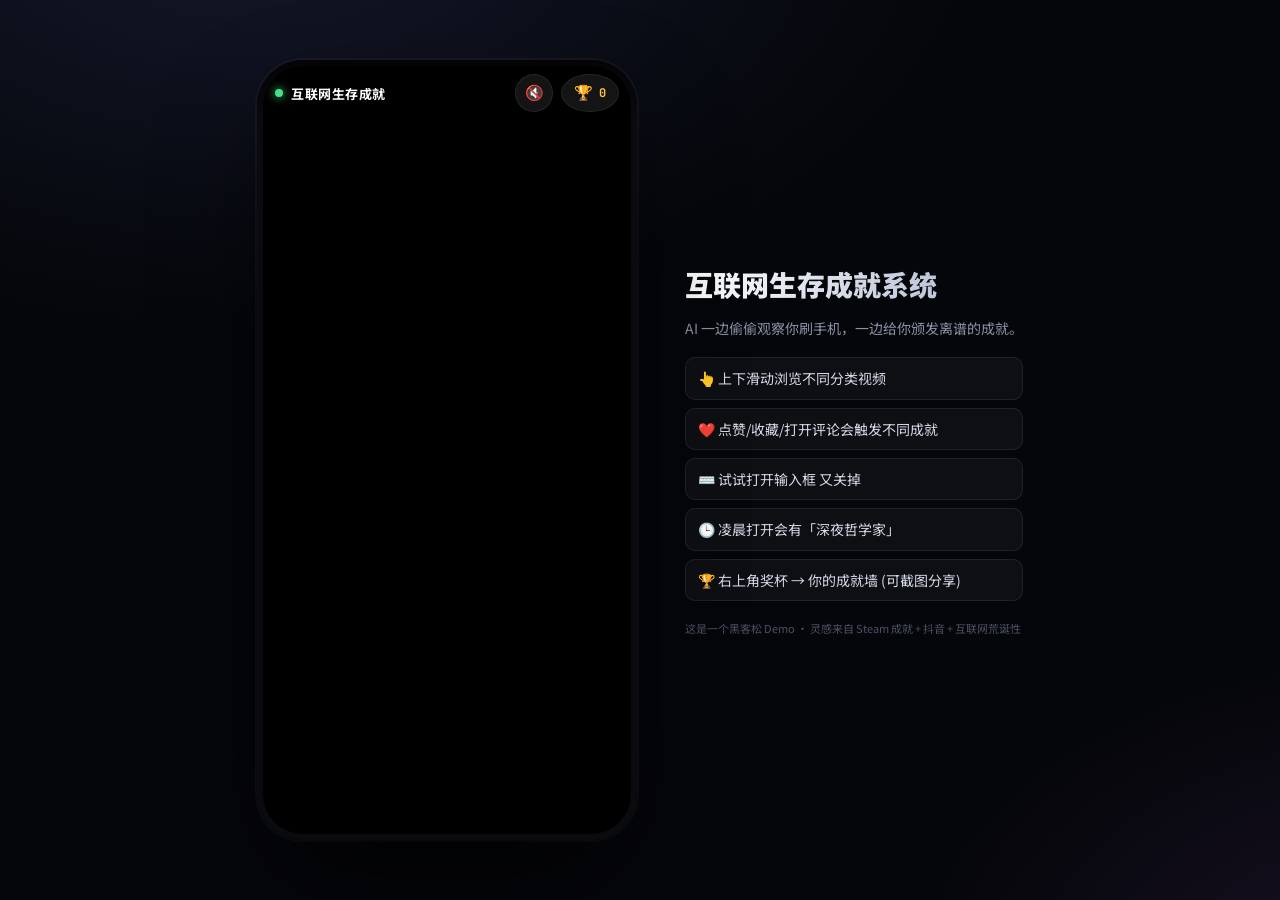
==== commit b33cf858: "a" ====
--- a/index.html
+++ b/index.html
@@ -3,67 +3,54 @@
 <head>
   <meta charset="UTF-8">
   <meta name="viewport" content="width=device-width, initial-scale=1.0, maximum-scale=1.0, user-scalable=no">
-  <meta name="theme-color" content="#0a0a10">
-  <title>互联网生存成就系统 · 它在偷偷给你颁奖</title>
+  <meta name="theme-color" content="#05060a">
+  <title>互联网生存成就系统 · AI 给你颁发离谱成就</title>
   <link rel="preconnect" href="https://fonts.googleapis.com">
   <link rel="preconnect" href="https://fonts.gstatic.com" crossorigin>
-  <link href="https://fonts.googleapis.com/css2?family=Bebas+Neue&family=DM+Mono:wght@500;700&family=Ma+Shan+Zheng&family=Noto+Sans+SC:wght@400;500;700;900&family=Noto+Serif+SC:wght@500;700;900&family=ZCOOL+KuaiLe&family=ZCOOL+QingKe+HuangYou&display=swap" rel="stylesheet">
+  <link href="https://fonts.googleapis.com/css2?family=Bebas+Neue&family=Noto+Sans+SC:wght@400;500;700;900&family=JetBrains+Mono:wght@500;700&display=swap" rel="stylesheet">
   <link rel="stylesheet" href="css/style.css">
 </head>
 <body>
-  <!-- 全局纹理覆盖 -->
-  <div class="grain" aria-hidden="true"></div>
-
-  <main class="phone" id="phone">
-    <!-- 顶部 -->
+  <main class="phone">
+    <!-- 头部 -->
     <header class="header">
       <div class="header-brand">
-        <span class="brand-mark">档</span>
-        <div class="brand-text">
-          <div class="brand-line">互联网生存成就</div>
-          <div class="brand-sub" id="brandSub">系统正在偷看你</div>
-        </div>
+        <span class="brand-dot"></span>
+        <span class="brand-text">互联网生存成就</span>
       </div>
       <div class="header-actions">
-        <button class="hbtn" id="headerSound" title="音效">🔇</button>
-        <button class="hbtn trophy" id="headerTrophy" title="成就馆">
-          <span class="t-emoji">🏆</span>
-          <span class="t-num"><b id="headerCount">0</b><span class="t-slash">/</span><span id="headerTotal">0</span></span>
+        <button class="hbtn" id="headerSound">🔇</button>
+        <button class="hbtn trophy" id="headerTrophy">
+          <span>🏆</span><span class="badge"><b id="headerCount">0</b></span>
         </button>
       </div>
     </header>
 
-    <!-- 内容流 -->
+    <!-- 抖音风信息流（垂直snap） -->
     <div class="feed" id="feed"></div>
 
-    <!-- 弹窗挂载点 -->
+    <!-- 弹窗组件挂载点（叠加在 phone 内） -->
     <div id="popupRoot"></div>
+
     <!-- 成就馆挂载点 -->
     <div id="galleryRoot"></div>
+
+    <!-- 今日人设卡片挂载点 -->
+    <div id="personaRoot"></div>
   </main>
 
-  <!-- 桌面侧栏（移动端隐藏）：杂志感介绍 -->
-  <aside class="side-zine">
-    <div class="zine-stamp">No. 01</div>
-    <h1 class="zine-title">互联网<br>生存<br>成就<br>系统</h1>
-    <div class="zine-divider"></div>
-    <p class="zine-lead">
-      它不会真的分析你。<br>
-      它只会把你的每一次走神、点赞、犹豫，<br>
-      读成<span class="zine-mark">荒谬的</span>结论。
-    </p>
-    <ul class="zine-list">
-      <li><span class="li-no">01</span>上下滑动 — 翻刷分类不同的视频</li>
-      <li><span class="li-no">02</span>点赞 / 收藏 / 评论 / 输入 — 都会被读成笑话</li>
-      <li><span class="li-no">03</span>凌晨刷 = 解锁深夜专属</li>
-      <li><span class="li-no">04</span>右上角奖杯 → 你的档案本</li>
-      <li><span class="li-no">05</span>截图分享 — 让朋友也被颁奖</li>
+  <!-- 桌面端旁边的提示 / 说明（移动端会隐藏） -->
+  <aside class="side-note">
+    <h1>互联网生存成就系统</h1>
+    <p class="lead">AI 一边偷偷观察你刷手机，一边给你颁发离谱的成就。</p>
+    <ul class="hint-list">
+      <li>👆 上下滑动浏览不同分类视频</li>
+      <li>❤️ 点赞/收藏/打开评论会触发不同成就</li>
+      <li>⌨️ 试试打开输入框 又关掉</li>
+      <li>🕒 凌晨打开会有「深夜哲学家」</li>
+      <li>🏆 右上角奖杯 → 你的成就墙 (可截图分享)</li>
     </ul>
-    <div class="zine-divider thin"></div>
-    <p class="zine-foot">
-      抖音黑客松 Demo · 灵感来自<br>
-      <i>Steam 成就 + 抖音 + 互联网荒诞性</i>
-    </p>
+    <p class="foot-note">这是一个黑客松 Demo · 灵感来自 Steam 成就 + 抖音 + 互联网荒诞性</p>
   </aside>
 
   <script type="module" src="js/app.js"></script>
--- a/css/style.css
+++ b/css/style.css
@@ -1,175 +1,78 @@
 /* ====================================================
-   互联网生存成就系统 · 视觉语言
-   目标：抖音信息流 × 杂志/印刷品质感 × Steam 成就 × 一点点版画
-   不要：通用 cyber 紫/蓝、对称居中、空旷"AI 模板感"
+   互联网生存成就系统 · 样式
+   设计语言：抖音(全屏 snap 信息流) + Steam(稀有度色板) + 荒诞
    ==================================================== */
 
 :root {
-  --bg-deep: #0a0a10;
-  --bg-soft: #14141d;
-  --ink:     #f5f3ec;       /* 米白, 不是纯白 */
-  --ink-soft:#cfd0d6;
-  --muted:   #8a8d99;
-  --line:    rgba(255,255,255,.08);
-  --paper:   #f4ede0;       /* 档案本主色: 米色仿纸 */
-  --paper-2: #e5dbc5;
-  --paper-ink:#2a2620;
-  --rare-c:  #4f7be8;
-  --rare-r:  #a85fff;
-  --rare-e:  #26c277;
-  --rare-m:  #e8a91d;
-
-  --serif: "Noto Serif SC", "Songti SC", "STSong", serif;
-  --sans:  "Noto Sans SC", -apple-system, "PingFang SC", "Microsoft YaHei", sans-serif;
-  --mono:  "DM Mono", "JetBrains Mono", "SF Mono", Menlo, monospace;
-  --display:"ZCOOL QingKe HuangYou", "Noto Serif SC", serif;
-  --display-2:"ZCOOL KuaiLe", "Noto Serif SC", serif;
-  --hand: "Ma Shan Zheng", cursive;
+  --bg:#05060a;
+  --ink:#eef1f8;
+  --muted:#8a93a6;
+  --line:rgba(255,255,255,.08);
+  --c-common:#5b8def;
+  --c-rare:#b76bff;
+  --c-epic:#46e08a;
+  --c-mythic:#ffc24b;
 }
 
 *, *::before, *::after { box-sizing:border-box; margin:0; padding:0; -webkit-tap-highlight-color:transparent; }
 html, body { height:100%; overflow:hidden; background:#000; }
 body {
-  font-family:var(--sans);
+  font-family:"Noto Sans SC", -apple-system, "PingFang SC", "Microsoft YaHei", sans-serif;
   color:var(--ink);
-  display:flex; align-items:center; justify-content:center;
-  gap:60px;
+  display:flex; align-items:center; justify-content:center; gap:48px;
   padding:24px;
   background:
-    radial-gradient(900px 600px at 15% -10%, #1b1a2a 0%, transparent 60%),
-    radial-gradient(800px 500px at 110% 110%, #221422 0%, transparent 55%),
-    var(--bg-deep);
-}
-
-/* 全局 SVG 噪点，营造印刷感 */
-.grain {
-  position:fixed; inset:0; pointer-events:none; z-index:1; opacity:.08;
-  mix-blend-mode:overlay;
-  background-image:url("data:image/svg+xml;utf8,<svg xmlns='http://www.w3.org/2000/svg' width='160' height='160'><filter id='n'><feTurbulence type='fractalNoise' baseFrequency='.9' numOctaves='2' stitchTiles='stitch'/><feColorMatrix values='0 0 0 0 1  0 0 0 0 1  0 0 0 0 1  0 0 0 1 0'/></filter><rect width='100%' height='100%' filter='url(%23n)' opacity='.6'/></svg>");
-}
-
-/* =========================
-   桌面侧栏: 杂志/zine 风
-   ========================= */
-.side-zine {
-  max-width:300px; color:var(--ink);
-  font-family:var(--sans); line-height:1.6;
-  position:relative; padding:8px 0;
-}
-.zine-stamp {
-  display:inline-block;
-  font-family:var(--mono); font-size:11px; font-weight:700; letter-spacing:.2em;
-  padding:4px 10px; border:1.5px solid var(--ink);
-  color:var(--ink);
-  transform:rotate(-2deg); margin-bottom:18px;
-}
-.zine-title {
-  font-family:var(--display);
-  font-size:56px; line-height:.95; letter-spacing:.02em;
-  color:var(--ink);
-  margin-bottom:18px;
-  text-shadow: 1px 1px 0 rgba(232,169,29,.18);
-}
-.zine-divider {
-  height:0; border-top:2px solid var(--ink); margin:14px 0;
-}
-.zine-divider.thin { border-top:1px dashed rgba(255,255,255,.2); }
-.zine-lead {
-  font-size:15px; color:var(--ink-soft); line-height:1.7;
-  font-family:var(--serif);
-  margin-bottom:18px;
-}
-.zine-mark {
-  background:linear-gradient(180deg, transparent 55%, #e8a91d55 55%, #e8a91d55 90%, transparent 90%);
-  font-weight:700; color:var(--ink); padding:0 2px;
-}
-.zine-list {
-  list-style:none; display:flex; flex-direction:column; gap:7px;
-  font-size:13px; color:var(--ink-soft);
-  font-family:var(--sans);
-}
-.zine-list li {
-  display:flex; gap:10px; align-items:baseline;
-  padding:6px 0; border-bottom:1px dashed rgba(255,255,255,.06);
-}
-.zine-list .li-no {
-  font-family:var(--mono); font-size:11px; color:var(--rare-m);
-  flex-shrink:0; min-width:22px;
-}
-.zine-foot {
-  margin-top:18px; font-size:11px; color:var(--muted); line-height:1.7;
-  font-family:var(--serif);
-}
-.zine-foot i { color:var(--ink-soft); font-style:italic; }
-
-/* =========================
-   手机外框
-   ========================= */
+    radial-gradient(1200px 700px at 20% -10%, #14182a 0%, transparent 60%),
+    radial-gradient(900px 600px at 110% 110%, #1a1226 0%, transparent 55%),
+    var(--bg);
+}
+
+/* ==== 桌面侧栏（说明） ==== */
+.side-note { max-width:340px; color:#d4dae8; line-height:1.6; }
+.side-note h1 { font-size:28px; font-weight:900; margin-bottom:10px;
+  background:linear-gradient(90deg,#fff,#a8b3cc); -webkit-background-clip:text; background-clip:text; color:transparent; }
+.side-note .lead { font-size:14px; color:var(--muted); margin-bottom:18px; }
+.side-note .hint-list { list-style:none; display:flex; flex-direction:column; gap:8px; font-size:14px; }
+.side-note .hint-list li { padding:9px 12px; background:rgba(255,255,255,.04); border:1px solid var(--line); border-radius:10px; }
+.side-note .foot-note { margin-top:18px; font-size:11px; color:#4a5163; line-height:1.7; }
+
+/* ==== 手机外框 ==== */
 .phone {
   position:relative; width:380px; height:780px; max-width:94vw; max-height:96vh;
-  border-radius:42px; background:#000; flex-shrink:0;
+  border-radius:46px; background:#000; flex-shrink:0;
   box-shadow:
     0 50px 120px -30px rgba(0,0,0,.9),
-    0 0 0 2px rgba(255,255,255,.05),
+    0 0 0 2px rgba(255,255,255,.04),
     inset 0 0 0 6px #0a0a0f;
-  overflow:hidden; z-index:2;
-}
-
-/* =========================
-   头部: 不要圆点, 要"档"印章
-   ========================= */
+  overflow:hidden;
+}
+
+/* ==== 顶部品牌栏 ==== */
 .header {
-  position:absolute; top:0; left:0; right:0; z-index:8;
-  padding:14px 14px 12px;
+  position:absolute; top:0; left:0; right:0; z-index:5;
+  padding:14px 18px 12px;
   display:flex; align-items:center; justify-content:space-between;
-  background:linear-gradient(180deg, rgba(0,0,0,.7) 0%, rgba(0,0,0,0) 100%);
-  pointer-events:none;
-}
-.header > * { pointer-events:auto; }
-.header-brand { display:flex; align-items:center; gap:10px; color:#fff; }
-.brand-mark {
-  width:32px; height:32px;
-  display:flex; align-items:center; justify-content:center;
-  background:var(--paper); color:var(--paper-ink);
-  font-family:var(--display); font-size:18px;
-  border-radius:6px;
-  box-shadow:0 2px 0 #c4b287, 0 4px 12px rgba(0,0,0,.4);
-  transform:rotate(-3deg);
-}
-.brand-text { line-height:1.1; }
-.brand-line {
-  font-family:var(--display-2);
-  font-size:15px; font-weight:400;
-  letter-spacing:.02em;
-}
-.brand-sub {
-  font-family:var(--mono); font-size:9.5px;
-  color:rgba(255,255,255,.55); letter-spacing:.12em;
-  margin-top:2px;
-}
+  background:linear-gradient(180deg, rgba(0,0,0,.6) 0%, rgba(0,0,0,0) 100%);
+}
+.header-brand { display:flex; align-items:center; gap:8px; color:#fff; font-size:13px; font-weight:700; }
+.brand-dot { width:8px; height:8px; border-radius:50%; background:#46e08a; box-shadow:0 0 10px #46e08a; animation:pulse 1.6s ease-in-out infinite; }
+@keyframes pulse { 0%,100%{opacity:1;} 50%{opacity:.4;} }
+.brand-text { letter-spacing:.04em; }
 
 .header-actions { display:flex; gap:8px; }
 .hbtn {
-  height:34px; min-width:34px; padding:0 12px;
-  border-radius:8px;
-  background:rgba(255,255,255,.08);
-  border:1px solid var(--line);
-  color:#fff; font-size:14px; cursor:pointer; transition:.2s;
-  display:flex; align-items:center; justify-content:center; gap:6px;
-  backdrop-filter:blur(8px);
-  font-family:var(--mono);
+  width:38px; height:38px; border-radius:50%;
+  background:rgba(255,255,255,.08); border:1px solid var(--line);
+  color:#fff; font-size:15px; cursor:pointer; transition:.2s;
+  display:flex; align-items:center; justify-content:center; backdrop-filter:blur(6px);
 }
 .hbtn:hover { background:rgba(255,255,255,.14); }
-.hbtn.on { color:var(--rare-e); border-color:rgba(38,194,119,.4); }
-.hbtn.trophy { gap:8px; }
-.t-emoji { font-size:15px; }
-.t-num { font-size:12px; color:#fff; }
-.t-num b { color:var(--rare-m); font-weight:700; }
-.t-slash { color:rgba(255,255,255,.4); margin:0 1px; }
-
-/* =========================
-   信息流 (snap)
-   ========================= */
+.hbtn.on { color:#46e08a; border-color:rgba(70,224,138,.4); }
+.hbtn.trophy { position:relative; padding:0 12px; width:auto; gap:6px; }
+.hbtn.trophy .badge { font-family:"JetBrains Mono",monospace; font-size:12px; color:#ffc24b; }
+.hbtn.trophy .badge b { font-weight:700; }
+
+/* ==== Feed 信息流 ==== */
 .feed {
   position:absolute; inset:0;
   overflow-y:scroll; scroll-snap-type:y mandatory;
@@ -178,229 +81,124 @@
 }
 .feed::-webkit-scrollbar { display:none; }
 
-/* 单张卡片 */
 .feed-card {
-  position:relative; width:100%; height:100%;
+  position:relative; width:100%; height:100%; flex-shrink:0;
   scroll-snap-align:start; scroll-snap-stop:always;
   overflow:hidden; color:#fff;
-  isolation:isolate;
-}
-/* 类目装饰 */
-.feed-card::before {
-  /* 顶部色带, 用类目 accent */
-  content:''; position:absolute; top:0; left:0; right:0; height:64px; z-index:1;
-  background:linear-gradient(180deg, var(--cat-accent) 0%, transparent 100%);
-  opacity:.28;
-  pointer-events:none;
-}
-.feed-card::after {
-  /* 底部黑色渐隐 */
-  content:''; position:absolute; bottom:0; left:0; right:0; height:50%; z-index:1;
-  background:linear-gradient(180deg, transparent 0%, rgba(0,0,0,.85) 100%);
-  pointer-events:none;
-}
-
-.card-art {
+  background:#111; /* fallback */
+}
+
+/* 用 emoji 当"封面" */
+.card-bg-emoji {
   position:absolute; inset:0; display:flex; align-items:center; justify-content:center;
-  font-size:240px; opacity:.16; filter:blur(1.5px);
-  pointer-events:none; user-select:none; z-index:0;
-  transform:translateY(-30px) rotate(-4deg);
-}
-
-/* 印章: 左上角类目标 */
-.card-stamp {
-  position:absolute; top:74px; left:14px; z-index:4;
-  display:flex; flex-direction:column; gap:2px;
-  padding:7px 11px;
-  background:var(--paper); color:var(--paper-ink);
-  font-family:var(--mono); font-size:9px; font-weight:700; letter-spacing:.16em;
-  border-radius:3px;
-  transform:rotate(-3deg);
-  box-shadow:0 2px 0 #c4b287, 0 6px 16px rgba(0,0,0,.4);
-}
-.card-stamp .cs-id {
-  font-family:var(--mono); font-size:8px; color:var(--paper-ink);
-  opacity:.5; letter-spacing:.12em;
+  font-size:240px; opacity:.18; filter:blur(2px);
+  pointer-events:none; transition:transform .8s ease;
+}
+.feed-card:hover .card-bg-emoji { transform:scale(1.05); }
+
+/* 顶 status + tabs */
+.card-top {
+  position:absolute; top:0; left:0; right:0;
+  padding:14px 18px 6px; z-index:3;
+  display:flex; justify-content:space-between; font-size:12px; color:#fff;
+  background:linear-gradient(180deg, rgba(0,0,0,.45) 0%, rgba(0,0,0,0) 100%);
+}
+.status-time { font-weight:700; }
+
+.card-tabs {
+  position:absolute; top:54px; left:0; right:0; z-index:3;
+  display:flex; gap:18px; justify-content:center;
+  font-size:14px; color:rgba(255,255,255,.6);
+}
+.card-tabs b { color:#fff; position:relative; }
+.card-tabs b::after {
+  content:""; position:absolute; left:50%; bottom:-7px;
+  transform:translateX(-50%); width:18px; height:3px; border-radius:3px; background:#fff;
 }
 
 /* 文案区 */
 .card-cap {
-  position:absolute; left:18px; right:80px; bottom:172px; z-index:5;
-}
-.card-cap h3 {
-  font-family:var(--display-2);
-  font-size:23px; font-weight:400;
-  line-height:1.25; margin-bottom:8px;
-  letter-spacing:.01em;
-  color:#fff;
-  text-shadow:0 2px 14px rgba(0,0,0,.6);
-}
-.card-cap p {
-  font-size:13.5px; color:rgba(255,255,255,.92);
-  line-height:1.55; margin-bottom:8px;
-  text-shadow:0 1px 8px rgba(0,0,0,.5);
-}
-.card-cap .tags {
-  font-family:var(--mono); font-size:11.5px;
-  color:rgba(255,255,255,.7);
-  letter-spacing:.04em;
-  margin-bottom:10px;
-}
-
-/* 作者 */
-.card-author {
-  display:flex; align-items:center; gap:8px;
-  margin-top:6px;
-}
-.card-author .av {
-  width:30px; height:30px; border-radius:50%;
-  display:flex; align-items:center; justify-content:center;
-  background:rgba(255,255,255,.16);
-  border:1.5px solid rgba(255,255,255,.4);
-  font-size:15px;
-}
-.card-author .name {
-  font-size:13px; font-weight:500; color:#fff;
-}
-.card-author .name::before { content:'@'; opacity:.6; margin-right:2px; }
-
-/* 右侧操作栏 */
+  position:absolute; left:18px; right:88px; bottom:170px; z-index:3;
+}
+.card-cap h4 { font-size:18px; font-weight:700; line-height:1.3; margin-bottom:8px; }
+.card-cap p { font-size:13px; color:rgba(255,255,255,.85); line-height:1.55; margin-bottom:6px; }
+.card-tags { font-size:12px; color:rgba(255,255,255,.7); }
+.card-author { margin-top:8px; font-size:12px; color:rgba(255,255,255,.8); font-weight:500; }
+
+/* 右侧按钮 */
 .card-rail {
-  position:absolute; right:12px; bottom:184px; z-index:5;
+  position:absolute; right:14px; bottom:180px; z-index:3;
   display:flex; flex-direction:column; gap:18px; align-items:center;
 }
 .rail-btn {
-  background:none; border:none; cursor:pointer; padding:0;
+  background:none; border:none; cursor:pointer;
   display:flex; flex-direction:column; align-items:center; gap:4px;
   color:#fff; font-family:inherit;
-  position:relative;
 }
 .rail-btn .ico {
   width:44px; height:44px; border-radius:50%;
-  background:rgba(20,20,28,.55);
-  border:1px solid rgba(255,255,255,.18);
-  backdrop-filter:blur(6px);
+  background:rgba(255,255,255,.14);
   display:flex; align-items:center; justify-content:center; font-size:20px;
-  transition:.18s ease;
-}
-.rail-btn:hover .ico { background:rgba(255,255,255,.18); transform:scale(1.06); }
+  transition:.2s;
+}
+.rail-btn:hover .ico { background:rgba(255,255,255,.22); transform:scale(1.06); }
 .rail-btn:active .ico { transform:scale(.94); }
-.rail-btn.liked .ico { background:rgba(232,93,93,.28); color:#ff7a8b; border-color:#ff7a8b66; }
-.rail-btn.saved .ico { background:rgba(232,169,29,.28); color:#e8a91d; border-color:#e8a91d66; }
-.rail-btn .lab { font-size:11.5px; font-family:var(--mono); color:rgba(255,255,255,.92); }
-
+.rail-btn.liked .ico { background:rgba(255,77,109,.25); color:#ff4d6d; }
+.rail-btn.saved .ico { background:rgba(255,194,75,.22); color:#ffc24b; }
+.rail-btn .lab { font-size:11px; color:#fff; }
+
+/* +1 反馈 */
 .plus-one {
-  position:absolute; top:-6px; right:-12px;
-  font-size:14px; font-weight:700; color:#ff7a8b;
+  position:absolute; top:-4px; right:-6px;
+  font-size:14px; font-weight:700; color:#ff4d6d;
   animation:plus1 .7s ease-out forwards; pointer-events:none;
-  font-family:var(--mono);
 }
 @keyframes plus1 {
   0% { opacity:0; transform:translateY(8px); }
   20% { opacity:1; transform:translateY(0); }
-  100% { opacity:0; transform:translateY(-26px); }
-}
-
-/* 输入栏 */
+  100% { opacity:0; transform:translateY(-24px); }
+}
+
+/* 评论区 / 输入框 */
 .card-search {
-  position:absolute; left:14px; right:14px; bottom:62px; z-index:5;
+  position:absolute; left:14px; right:14px; bottom:62px; z-index:3;
   display:flex; gap:8px; align-items:center;
-  padding:8px 14px; border-radius:24px;
-  background:rgba(20,20,28,.6); backdrop-filter:blur(10px);
-  border:1px solid var(--line);
+  padding:8px 12px; border-radius:24px;
+  background:rgba(255,255,255,.1); backdrop-filter:blur(8px);
 }
 .card-search input {
   flex:1; background:transparent; border:none; outline:none;
   color:#fff; font-family:inherit; font-size:13px; padding:6px 0;
 }
-.card-search input::placeholder { color:rgba(255,255,255,.5); font-family:var(--sans); }
+.card-search input::placeholder { color:rgba(255,255,255,.5); }
 .send-btn {
-  border:none; background:var(--ink); color:var(--paper-ink);
-  font-family:var(--mono); font-weight:700; font-size:11px;
-  padding:6px 14px; border-radius:16px; cursor:pointer; letter-spacing:.04em;
-}
-
-/* 底部导航 */
+  border:none; background:rgba(255,255,255,.85); color:#000;
+  font-family:inherit; font-weight:700; font-size:12px;
+  padding:6px 14px; border-radius:16px; cursor:pointer;
+}
+
+/* 底部 nav */
 .card-botnav {
-  position:absolute; bottom:0; left:0; right:0; z-index:5;
-  height:50px; background:rgba(8,8,12,.7); backdrop-filter:blur(8px);
+  position:absolute; bottom:0; left:0; right:0; z-index:3;
+  height:50px; background:rgba(0,0,0,.55);
   display:flex; align-items:center; justify-content:space-around;
-  font-size:12px; color:rgba(255,255,255,.55);
+  font-size:12px; color:rgba(255,255,255,.6);
 }
 .card-botnav b { color:#fff; }
-.card-botnav .plus {
-  width:38px; height:24px; border-radius:6px;
-  background:linear-gradient(90deg, #ff7a8b, var(--ink), #6ad3ff);
-}
-
-/* ========= 类目专属 vibe (区别于"千篇一律")  ========= */
-.vibe-paper   { background:linear-gradient(180deg, #284a78 0%, #07101e 100%); }
-.vibe-paper .card-cap h3 { font-family:var(--display-2); }
-.vibe-paper::before { background:linear-gradient(180deg, #5b87e0 0%, transparent 100%); opacity:.35; }
-
-.vibe-tabloid { background:linear-gradient(180deg, #5e1d20 0%, #1a0506 100%); }
-.vibe-tabloid .card-cap h3 { font-family:var(--display-2); color:#fff; }
-.vibe-tabloid .card-cap h3::before {
-  content:'限时'; font-family:var(--mono); font-size:11px;
-  background:#fff; color:#9c1419; padding:3px 7px;
-  margin-right:8px; vertical-align:middle; font-weight:700; letter-spacing:.12em;
-}
-
-.vibe-warm    { background:linear-gradient(180deg, #5a3417 0%, #18090b 100%); }
-.vibe-warm .card-cap h3 { font-family:var(--display); }
-
-.vibe-serif   { background:linear-gradient(180deg, #1f1c34 0%, #07060d 100%); }
-.vibe-serif .card-cap h3 { font-family:var(--serif); font-weight:900; font-style:italic; letter-spacing:0; }
-.vibe-serif .card-cap p  { font-family:var(--serif); font-size:14px; }
-
-.vibe-pastel  { background:linear-gradient(180deg, #4d2e3f 0%, #14080d 100%); }
-.vibe-pastel .card-cap h3 { font-family:var(--display-2); }
-
-.vibe-bold    { background:linear-gradient(180deg, #1d4030 0%, #060d09 100%); }
-.vibe-bold .card-cap h3 { font-family:var(--display-2); text-transform:none; }
-.vibe-bold .card-cap h3::after {
-  content:''; display:block; width:60px; height:3px;
-  background:#fff; margin-top:6px;
-}
-
-.vibe-pixel   { background:linear-gradient(180deg, #2b1c54 0%, #08050f 100%); }
-.vibe-pixel .card-cap h3 { font-family:var(--mono); font-weight:700; font-size:21px; letter-spacing:.04em; }
-.vibe-pixel .card-cap h3::before { content:'▸ '; color:#a685ff; }
-
-.vibe-gloss   { background:linear-gradient(180deg, #4e2843 0%, #160812 100%); }
-.vibe-gloss .card-cap h3 { font-family:var(--display); }
-
-.vibe-mono    { background:linear-gradient(180deg, #14322a 0%, #04100c 100%); }
-.vibe-mono .card-cap h3 { font-family:var(--mono); font-size:20px; font-weight:700; letter-spacing:.02em; }
-.vibe-mono .card-cap p  { font-family:var(--mono); font-size:12.5px; }
-
-.vibe-wave    { background:linear-gradient(180deg, #163e54 0%, #050d12 100%); }
-.vibe-cinema  { background:linear-gradient(180deg, #441216 0%, #100406 100%); }
-.vibe-cinema::before, .vibe-cinema::after {
-  background:#000; opacity:1; height:38px;
-}
-.vibe-cinema::before { top:0; box-shadow:0 1px 0 rgba(255,255,255,.05); }
-.vibe-cinema::after  { bottom:0; height:38px; }
-
-.vibe-postcard{ background:linear-gradient(180deg, #1d4438 0%, #050f0b 100%); }
-.vibe-postcard .card-cap h3 { font-family:var(--display-2); }
-
-/* =========================
-   Toast
-   ========================= */
+.card-botnav .plus { width:38px; height:24px; border-radius:7px; background:#fff; }
+
+/* ==== Toast ==== */
 .toast {
   position:fixed; left:50%; bottom:120px; transform:translateX(-50%);
-  padding:10px 22px; border-radius:8px;
-  background:var(--paper); color:var(--paper-ink);
-  font-size:12.5px; font-family:var(--mono); letter-spacing:.04em;
-  z-index:100;
+  padding:10px 20px; border-radius:20px;
+  background:rgba(0,0,0,.78); backdrop-filter:blur(8px);
+  color:#fff; font-size:13px; z-index:100;
   opacity:0; transition:opacity .25s, transform .25s;
-  box-shadow:0 2px 0 #c4b287, 0 10px 28px rgba(0,0,0,.5);
 }
 .toast.show { opacity:1; transform:translateX(-50%) translateY(-8px); }
 
 /* ====================================================
-   成就弹窗
+   成就弹窗（沿用原型审美，做了主题色与按钮调整）
    ==================================================== */
 .ach-wrap {
   position:absolute; inset:0; z-index:30;
@@ -410,7 +208,7 @@
 .ach-wrap.show { opacity:1; pointer-events:auto; }
 .ach-wrap .scrim {
   position:absolute; inset:0;
-  background:radial-gradient(circle at 50% 45%, rgba(0,0,0,.2), rgba(0,0,0,.85));
+  background:radial-gradient(circle at 50% 45%, rgba(0,0,0,.2), rgba(0,0,0,.82));
   opacity:0; transition:opacity .35s ease;
 }
 .ach-wrap.show .scrim { opacity:1; }
@@ -419,91 +217,73 @@
 }
 .ach-wrap.show.fire .flash { animation:flash .55s ease-out; }
 @keyframes flash {
-  0%,12% { opacity:0; }
+  0% { opacity:0; }
+  12% { opacity:0; }
   14% { opacity:var(--flash,.05); }
   100% { opacity:0; }
 }
 
 .ach-wrap .banner {
-  position:absolute; top:118px; left:50%;
+  position:absolute; top:120px; left:50%;
   transform:translateX(-50%) translateY(-12px);
-  display:flex; align-items:center; gap:10px;
+  font-family:"Bebas Neue", sans-serif;
+  letter-spacing:.16em; font-size:15px;
+  color:var(--rc); text-shadow:0 0 18px var(--rc);
   opacity:0; white-space:nowrap;
 }
 .ach-wrap.show .banner { animation:bannerIn .5s .15s cubic-bezier(.2,.9,.3,1.2) forwards; }
 @keyframes bannerIn { to { opacity:1; transform:translateX(-50%) translateY(0); } }
-.banner .b-line { width:30px; height:1px; background:var(--rc); }
-.banner .b-text {
-  font-family:"Bebas Neue", sans-serif;
-  letter-spacing:.18em; font-size:14px;
-  color:var(--rc); text-shadow:0 0 18px var(--rc);
-}
 
 .ach-wrap .card {
   position:relative; width:300px; max-width:78%;
-  border-radius:18px; padding:22px 20px 16px;
+  border-radius:22px; padding:22px 20px 16px;
   background:linear-gradient(180deg, var(--card-top), var(--card-bot));
   border:1px solid var(--rc-30);
   box-shadow:
     0 30px 70px -20px rgba(0,0,0,.85),
     0 0 0 1px rgba(255,255,255,.04),
     0 0 60px -10px var(--rc-40);
-  transform:scale(.84) translateY(8px); opacity:0; overflow:hidden;
-}
-/* 卡片右上角的"档"印章, 仿真品质感 */
-.ach-wrap .card::before {
-  content:'颁'; position:absolute; top:-6px; right:18px;
-  width:34px; height:38px;
-  display:flex; align-items:flex-end; justify-content:center; padding-bottom:6px;
-  background:var(--rc); color:#0a0a0f;
-  font-family:var(--display); font-size:16px;
-  clip-path:polygon(0 0, 100% 0, 100% 78%, 50% 100%, 0 78%);
-  transform:rotate(4deg);
-  box-shadow:0 4px 10px rgba(0,0,0,.4);
-  z-index:2;
+  transform:scale(.82) translateY(10px); opacity:0; overflow:hidden;
 }
 .ach-wrap.show .card { animation:cardIn .55s .1s cubic-bezier(.18,.9,.25,1.15) forwards; }
 @keyframes cardIn { to { transform:scale(1) translateY(0); opacity:1; } }
 .ach-wrap .card::after {
   content:""; position:absolute; top:0; left:-60%;
   width:50%; height:100%;
-  background:linear-gradient(105deg, transparent, rgba(255,255,255,.22), transparent);
+  background:linear-gradient(105deg, transparent, rgba(255,255,255,.28), transparent);
   transform:skewX(-18deg);
 }
 .ach-wrap.show .card::after { animation:shine 1.1s .45s ease-out; }
 @keyframes shine { 0% { left:-60%; } 100% { left:130%; } }
 
-.rarity-row {
+.ach-wrap .rarity-row {
   display:flex; align-items:center; justify-content:space-between;
-  margin-bottom:14px; padding-right:38px;
-}
-.rarity-badge {
-  font-family:var(--mono);
-  font-size:11px; font-weight:700; letter-spacing:.14em;
-  padding:4px 9px; border-radius:5px;
+  margin-bottom:14px;
+}
+.ach-wrap .rarity-badge {
+  font-family:"JetBrains Mono", monospace;
+  font-size:11px; font-weight:700; letter-spacing:.12em;
+  padding:4px 9px; border-radius:7px;
   color:var(--rc); background:var(--rc-15); border:1px solid var(--rc-30);
 }
-.ai-note {
-  font-size:11.5px; color:var(--muted);
-  font-family:var(--serif); font-style:italic;
-}
-
-.trophy-icon {
-  width:74px; height:74px; margin:6px auto 14px;
-  border-radius:18px;
+.ach-wrap .ai-note { font-size:11px; color:var(--muted); }
+
+.ach-wrap .trophy {
+  width:78px; height:78px; margin:2px auto 14px;
+  border-radius:20px;
   display:flex; align-items:center; justify-content:center;
-  font-size:38px;
+  font-size:40px;
   background:radial-gradient(circle at 50% 35%, var(--rc-30), var(--rc-08));
   border:1px solid var(--rc-30);
   box-shadow:0 0 32px -4px var(--rc-50), inset 0 0 22px var(--rc-15);
 }
-.ach-wrap.show .trophy-icon { animation:pop .5s .3s cubic-bezier(.2,1.4,.3,1) backwards; }
+.ach-wrap.show .trophy { animation:pop .5s .3s cubic-bezier(.2,1.4,.3,1) backwards; }
 @keyframes pop {
   0% { transform:scale(0) rotate(-20deg); }
   70% { transform:scale(1.15) rotate(6deg); }
   100% { transform:scale(1) rotate(0); }
 }
-.ach-wrap .card.mythic .trophy-icon {
+.ach-wrap .card.mythic .trophy {
   animation:
     pop .5s .3s cubic-bezier(.2,1.4,.3,1) backwards,
     glowPulse 1.8s 1s ease-in-out infinite;
@@ -513,58 +293,59 @@
   50% { box-shadow:0 0 52px 4px var(--rc-50), inset 0 0 30px var(--rc-30); }
 }
 
-.ach-title {
-  font-family:var(--display-2);
-  font-size:23px; font-weight:400;
-  text-align:center; line-height:1.25; margin-bottom:10px;
-  color:#fff; letter-spacing:.01em;
-}
-.ach-desc {
-  font-family:var(--serif);
-  font-size:13.5px; line-height:1.6; text-align:center;
-  color:var(--ink-soft); margin-bottom:14px; padding:0 4px;
-}
-
-.stats {
+.ach-wrap .ach-title {
+  font-size:21px; font-weight:900; text-align:center;
+  line-height:1.25; margin-bottom:8px;
+  color:#fff; text-shadow:0 1px 0 rgba(0,0,0,.4);
+}
+.ach-wrap .ach-desc {
+  font-size:13.5px; line-height:1.55; text-align:center;
+  color:#d4dae8; margin-bottom:14px; padding:0 4px;
+}
+
+.ach-wrap .stats {
   display:flex; border-top:1px solid var(--line);
   padding-top:14px; gap:8px;
 }
-.stat { flex:1; text-align:center; }
-.stat .num {
-  font-family:var(--mono); font-weight:700; font-size:17px; color:var(--rc);
-}
-.stat .lbl {
-  font-size:10px; color:var(--muted);
-  margin-top:3px; letter-spacing:.06em; font-family:var(--mono);
-}
-.stat + .stat { border-left:1px solid var(--line); }
-
-.ach-actions {
+.ach-wrap .stat { flex:1; text-align:center; }
+.ach-wrap .stat .num {
+  font-family:"JetBrains Mono", monospace;
+  font-weight:700; font-size:18px; color:var(--rc);
+}
+.ach-wrap .stat .lbl {
+  font-size:10.5px; color:var(--muted);
+  margin-top:3px; letter-spacing:.04em;
+}
+.ach-wrap .stat + .stat { border-left:1px solid var(--line); }
+
+.ach-wrap .ach-actions {
   display:flex; gap:8px; margin-top:14px;
 }
-.ach-btn {
-  flex:1; padding:10px 0; border-radius:8px;
-  border:none; cursor:pointer; font-family:var(--sans);
+.ach-wrap .ach-btn {
+  flex:1; padding:10px 0; border-radius:10px;
+  border:none; cursor:pointer; font-family:inherit;
   font-size:13px; font-weight:700; transition:.2s;
   background:var(--rc); color:#0a0a0f;
 }
-.ach-btn:active { transform:scale(.97); }
-.ach-btn.ghost {
+.ach-wrap .ach-btn:active { transform:scale(.97); }
+.ach-wrap .ach-btn.ghost {
   background:rgba(255,255,255,.06); color:var(--ink);
   border:1px solid var(--line);
 }
 
-.watermark {
+.ach-wrap .watermark {
   margin-top:12px; text-align:center;
-  font-family:var(--mono); font-size:9.5px; color:var(--muted); letter-spacing:.08em;
-}
-.watermark b { color:var(--ink-soft); font-weight:700; }
-
-/* 粒子 */
-.particles { position:absolute; inset:0; pointer-events:none; overflow:hidden; }
-.p {
+  font-size:10.5px; color:var(--muted); letter-spacing:.04em;
+}
+.ach-wrap .watermark b { color:#aab3c6; }
+
+/* 粒子 (epic/mythic) */
+.ach-wrap .particles {
+  position:absolute; inset:0; pointer-events:none; overflow:hidden;
+}
+.ach-wrap .p {
   position:absolute; bottom:-10px;
-  width:5px; height:5px; border-radius:50%;
+  width:6px; height:6px; border-radius:50%;
   background:var(--rc); opacity:0;
   box-shadow:0 0 8px var(--rc);
 }
@@ -576,199 +357,111 @@
 }
 
 /* ====================================================
-   成就馆 / 档案本
+   成就馆 (gallery)
    ==================================================== */
 .gallery {
   position:absolute; inset:0; z-index:40;
-  background:
-    radial-gradient(800px 400px at 0% 0%, #2a1f12 0%, transparent 60%),
-    radial-gradient(700px 400px at 100% 100%, #1a1428 0%, transparent 60%),
-    var(--bg-deep);
-  color:var(--ink);
+  background:linear-gradient(180deg, #0a0c14 0%, #05060a 100%);
+  color:#fff;
   display:flex; flex-direction:column;
-  transform:translateY(100%); transition:transform .42s cubic-bezier(.2,.9,.3,1);
-  overflow:hidden;
+  transform:translateY(100%); transition:transform .35s cubic-bezier(.2,.9,.3,1);
 }
 .gallery.show { transform:translateY(0); }
-
-/* 顶部档案本封面感 */
 .gal-head {
-  position:relative;
-  padding:24px 18px 14px;
-  background:
-    linear-gradient(180deg, rgba(232,169,29,.06) 0%, transparent 100%);
-  border-bottom:1px solid var(--line);
-}
-.gal-tag {
-  display:inline-block;
-  font-family:var(--mono); font-size:10px; font-weight:700;
-  letter-spacing:.2em; color:var(--rare-m);
-  padding:3px 8px; border:1px solid var(--rare-m); border-radius:3px;
-  transform:rotate(-2deg); margin-bottom:10px;
-}
-.gal-title {
-  font-family:var(--display);
-  font-size:26px; line-height:1.1;
-  color:var(--ink); margin-bottom:4px;
-  letter-spacing:.02em;
-}
-.gal-sub {
-  font-family:var(--serif); font-style:italic;
-  font-size:13px; color:var(--muted);
-}
+  display:flex; align-items:center; justify-content:space-between;
+  padding:18px 18px 8px;
+}
+.gal-title { font-size:20px; font-weight:900; }
+.gal-sub { font-size:12px; color:var(--muted); margin-top:2px; }
 .gal-close {
-  position:absolute; top:18px; right:18px;
-  width:32px; height:32px; border-radius:50%;
-  background:rgba(255,255,255,.06); border:1px solid var(--line);
-  color:#fff; font-size:20px; line-height:1; cursor:pointer;
-  display:flex; align-items:center; justify-content:center;
-}
-
-/* archetype 横幅 */
-.gal-arche {
-  margin:14px 18px 4px;
-  padding:14px 16px;
-  background:linear-gradient(135deg, rgba(232,169,29,.1), rgba(168,95,255,.06));
-  border:1px solid var(--line);
-  border-radius:10px;
-  display:flex; align-items:center; gap:14px;
-  position:relative; overflow:hidden;
-}
-.gal-arche::before {
-  content:'YOUR'; position:absolute; right:-8px; top:6px;
-  font-family:var(--mono); font-size:48px; font-weight:700; opacity:.04;
-  letter-spacing:.04em;
-}
-.gal-arche .a-num {
-  font-family:var(--display); font-size:32px;
-  color:var(--rare-m); line-height:1; min-width:42px;
-}
-.gal-arche .a-body { flex:1; }
-.gal-arche .a-cap {
-  font-family:var(--mono); font-size:10px; letter-spacing:.18em;
-  color:var(--muted); margin-bottom:2px;
-}
-.gal-arche .a-label {
-  font-family:var(--display-2); font-size:18px;
-  color:var(--ink); margin-bottom:2px;
-}
-.gal-arche .a-sub {
-  font-family:var(--serif); font-style:italic; font-size:12.5px;
-  color:var(--ink-soft);
-}
-
-/* 数字概览 */
-.gal-stats {
-  margin:12px 18px 0;
-  display:grid; grid-template-columns:repeat(4,1fr);
-  gap:8px;
-}
-.gal-stat {
-  padding:9px 8px; text-align:center;
-  background:rgba(255,255,255,.03);
-  border:1px solid var(--line); border-radius:8px;
-}
-.gal-stat .n {
-  font-family:var(--mono); font-size:18px; font-weight:700;
-  color:var(--ink);
-}
-.gal-stat .l {
-  font-family:var(--mono); font-size:9.5px;
-  color:var(--muted); letter-spacing:.12em; margin-top:2px;
-}
-
-/* 进度条 */
-.gal-progress {
-  margin:14px 18px 4px;
-}
+  width:36px; height:36px; border-radius:50%;
+  background:rgba(255,255,255,.08); border:1px solid var(--line);
+  color:#fff; font-size:22px; line-height:1; cursor:pointer;
+}
+
+.gal-progress { padding:0 18px 14px; }
 .gal-progress-row {
-  display:flex; justify-content:space-between; align-items:baseline;
-  font-family:var(--mono); font-size:10.5px; letter-spacing:.1em;
-  color:var(--muted); margin-bottom:6px;
-}
-.gal-progress-row b { color:var(--rare-m); font-weight:700; font-size:13px; }
+  display:flex; justify-content:space-between;
+  font-size:12px; color:var(--muted); margin-bottom:6px;
+}
+.gal-progress-row b { color:#ffc24b; font-family:"JetBrains Mono", monospace; }
 .gal-bar {
-  height:4px; border-radius:4px;
+  height:5px; border-radius:5px;
   background:rgba(255,255,255,.06); overflow:hidden;
 }
 .gal-bar-fill {
   height:100%; width:0%;
-  background:linear-gradient(90deg, var(--rare-c), var(--rare-r), var(--rare-e), var(--rare-m));
+  background:linear-gradient(90deg, var(--c-common), var(--c-rare), var(--c-mythic));
   transition:width .5s ease;
 }
 
-/* 列表 */
 .gal-list {
   flex:1; overflow-y:auto;
-  padding:8px 14px 18px;
+  padding:6px 14px 14px;
 }
 .gal-list::-webkit-scrollbar { width:4px; }
 .gal-list::-webkit-scrollbar-thumb { background:rgba(255,255,255,.1); border-radius:4px; }
 
 .gp-head {
-  display:flex; align-items:center; gap:10px;
-  font-family:var(--mono);
-  font-size:10.5px; font-weight:700; letter-spacing:.2em;
-  margin:16px 4px 10px;
-}
-.gp-head .gp-bar { flex:1; height:1px; background:currentColor; opacity:.2; }
-.gp-mute { color:var(--muted); font-weight:400; letter-spacing:.1em; }
+  display:flex; align-items:center; gap:8px;
+  font-family:"JetBrains Mono", monospace;
+  font-size:11px; font-weight:700; letter-spacing:.16em;
+  margin:14px 4px 8px;
+}
+.gp-sep { opacity:.4; }
+.gp-mute { color:var(--muted); }
 
 .gp-grid {
-  display:grid; grid-template-columns:repeat(2, 1fr); gap:9px;
+  display:grid; grid-template-columns:repeat(2, 1fr); gap:10px;
 }
 .gp-card {
   position:relative;
-  padding:12px 12px 10px; border-radius:10px;
+  padding:12px 12px 10px; border-radius:14px;
   background:rgba(255,255,255,.03);
   border:1px solid rgba(255,255,255,.06);
   transition:.2s;
-  overflow:hidden;
 }
 .gp-card.ok {
-  background:linear-gradient(180deg, rgba(255,255,255,.04), rgba(255,255,255,.01));
-  border-color:var(--rc, rgba(255,255,255,.2));
-  box-shadow:0 0 0 1px var(--rc-30), 0 8px 24px -8px var(--rc);
-}
-/* 已解锁的"已颁发"印章 */
-.gp-card.ok::after {
-  content:'已颁发';
-  position:absolute; top:8px; right:-12px;
-  font-family:var(--display); font-size:9.5px; letter-spacing:.1em;
-  color:var(--rc); padding:2px 14px;
-  border:1px solid var(--rc); border-radius:3px;
-  transform:rotate(8deg); opacity:.85;
-  background:rgba(0,0,0,.5);
-}
+  background:linear-gradient(180deg, var(--rc-08, rgba(255,255,255,.04)), transparent);
+  border-color:var(--rc, rgba(255,255,255,.1));
+  box-shadow:0 0 20px -4px var(--rc);
+}
+.gp-card.ok::before {
+  content:""; position:absolute; top:0; right:0;
+  width:20px; height:20px;
+  background:var(--rc); clip-path:polygon(0 0, 100% 0, 100% 100%);
+  border-top-right-radius:14px;
+}
+.gp-card { --rc:#5b8def; }
+.gp-card[style*="--rc:#5b8def"] { --rc-08:rgba(91,141,239,.08); }
+.gp-card[style*="--rc:#b76bff"] { --rc-08:rgba(183,107,255,.08); }
+.gp-card[style*="--rc:#46e08a"] { --rc-08:rgba(70,224,138,.08); }
+.gp-card[style*="--rc:#ffc24b"] { --rc-08:rgba(255,194,75,.08); }
+
 .gp-icon {
   font-size:24px; margin-bottom:6px;
-  filter:saturate(.3) brightness(.55);
+  filter:saturate(.6) brightness(.7);
 }
 .gp-card.ok .gp-icon { filter:none; }
 .gp-name {
-  font-family:var(--display-2);
-  font-size:14px; font-weight:400;
+  font-size:13px; font-weight:700;
   margin-bottom:4px;
   color:#fff;
-  letter-spacing:.01em;
 }
 .gp-card:not(.ok) .gp-name { color:#5a6275; }
 .gp-desc {
-  font-family:var(--serif);
-  font-size:11.5px; color:var(--muted);
-  line-height:1.5; min-height:34px;
+  font-size:11px; color:var(--muted);
+  line-height:1.5; min-height:32px;
 }
 .gp-foot {
-  margin-top:8px; padding-top:8px;
+  margin-top:6px; padding-top:6px;
   border-top:1px solid rgba(255,255,255,.05);
   display:flex; justify-content:space-between;
-  font-family:var(--mono);
-  font-size:9.5px; color:var(--muted);
-  letter-spacing:.06em;
-}
-.gp-rare { color:var(--rc); font-weight:700; }
-
-/* 底部操作 */
+  font-size:10px; color:var(--muted);
+  font-family:"JetBrains Mono", monospace;
+}
+.gp-rare { color:var(--rc); }
+
 .gal-foot {
   padding:14px 18px 18px;
   display:flex; gap:8px;
@@ -777,31 +470,140 @@
 }
 .gal-btn {
   flex:1; padding:13px 0;
-  border-radius:10px; border:none;
-  font-family:var(--sans); font-size:13.5px; font-weight:700;
+  border-radius:12px; border:none;
+  font-family:inherit; font-size:14px; font-weight:700;
   cursor:pointer; transition:.2s;
-  letter-spacing:.04em;
 }
 .gal-btn.primary {
-  background:linear-gradient(135deg, var(--rare-m), #ff8a3d);
+  background:linear-gradient(135deg, #ffd86b, #ff9b3d);
   color:#1a0d00;
 }
 .gal-btn.ghost {
-  flex:0 0 84px;
+  flex:0 0 80px;
   background:rgba(255,255,255,.06);
   color:var(--muted);
   border:1px solid var(--line);
-  font-size:12px;
 }
 .gal-btn:active { transform:scale(.97); }
 
-/* ========= 移动端 ========= */
+/* ====================================================
+   今日人设卡片（底部弹出 sheet）
+   ==================================================== */
+.persona-wrap {
+  position: absolute; inset: 0; z-index: 45;
+  display: flex; align-items: flex-end;
+  pointer-events: none;
+}
+.persona-wrap.show { pointer-events: auto; }
+
+.persona-scrim {
+  position: absolute; inset: 0;
+  background: rgba(0,0,0,0);
+  backdrop-filter: blur(0px);
+  transition: background .35s ease, backdrop-filter .35s ease;
+}
+.persona-wrap.show .persona-scrim {
+  background: rgba(0,0,0,.68);
+  backdrop-filter: blur(6px);
+}
+
+.persona-sheet {
+  position: relative; z-index: 1;
+  width: 100%;
+  background: linear-gradient(180deg, #141826 0%, #080b14 100%);
+  border-radius: 28px 28px 0 0;
+  border-top: 1px solid rgba(255,255,255,.1);
+  padding: 10px 20px 28px;
+  transform: translateY(100%);
+  transition: transform .5s cubic-bezier(.32,1.2,.4,1);
+}
+.persona-wrap.show .persona-sheet { transform: translateY(0); }
+
+.persona-handle {
+  width: 36px; height: 4px; border-radius: 4px;
+  background: rgba(255,255,255,.15);
+  margin: 0 auto 18px;
+}
+
+.persona-ai-tag {
+  display: block; text-align: center;
+  font-size: 12px; color: #46e08a; letter-spacing: .04em;
+  background: rgba(70,224,138,.08);
+  border: 1px solid rgba(70,224,138,.2);
+  border-radius: 20px; padding: 5px 14px;
+  width: fit-content; margin: 0 auto 16px;
+}
+
+.persona-title {
+  text-align: center;
+  font-size: 26px; font-weight: 900; line-height: 1.2;
+  margin-bottom: 6px;
+  background: linear-gradient(135deg, #fff 0%, #b8c8f0 100%);
+  -webkit-background-clip: text; background-clip: text; color: transparent;
+}
+
+.persona-desc {
+  text-align: center;
+  font-size: 12px; color: #4a5570;
+  margin-bottom: 16px;
+}
+
+.persona-badges {
+  display: flex; gap: 8px; justify-content: center;
+  flex-wrap: wrap; margin-bottom: 16px;
+}
+.pb {
+  display: flex; align-items: center; gap: 5px;
+  padding: 6px 13px; border-radius: 20px;
+  background: rgba(255,255,255,.05);
+  border: 1px solid var(--rc, rgba(255,255,255,.12));
+  font-size: 12px; color: var(--rc, #aab3c6);
+  white-space: nowrap;
+}
+.pb-icon { font-size: 14px; }
+.pb-name { font-weight: 600; }
+
+.persona-stats {
+  text-align: center; margin-bottom: 18px;
+}
+.ps-count {
+  font-size: 13px; color: #c8d0e8; line-height: 2;
+}
+.ps-pct {
+  font-size: 11px; color: #3a4156;
+}
+
+.persona-actions {
+  display: flex; gap: 10px;
+}
+.pa-btn {
+  flex: 1; padding: 13px 0;
+  border-radius: 14px; border: none;
+  font-family: inherit; font-size: 14px; font-weight: 700;
+  cursor: pointer; transition: transform .15s, opacity .15s;
+}
+.pa-btn:active { transform: scale(.97); opacity: .85; }
+.pa-btn.primary {
+  background: linear-gradient(135deg, #5b8def, #b76bff);
+  color: #fff;
+}
+.pa-btn.ghost {
+  background: rgba(255,255,255,.06);
+  border: 1px solid rgba(255,255,255,.1);
+  color: #8a93a6;
+}
+
+.persona-wm {
+  margin-top: 14px; text-align: center;
+  font-size: 10px; color: #1e2535; letter-spacing: .04em;
+}
+
+/* ==== 移动端：隐藏侧栏 ==== */
 @media (max-width: 768px) {
   body { padding:0; gap:0; }
-  .side-zine { display:none; }
+  .side-note { display:none; }
   .phone {
     width:100vw; height:100vh; max-width:100vw; max-height:100vh;
-    border-radius:0;
-    box-shadow:none;
+    border-radius:0; box-shadow:none;
   }
 }
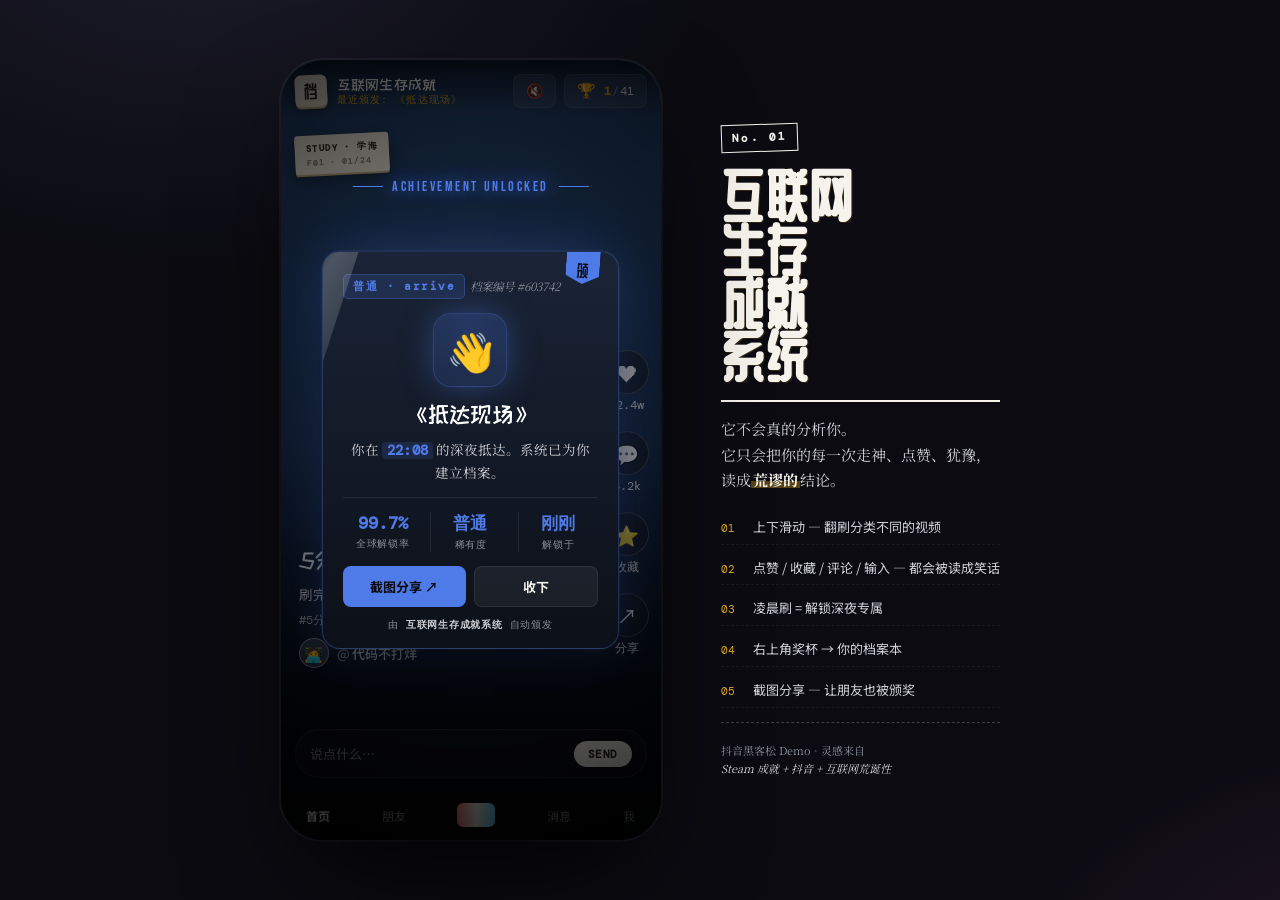
==== commit ab8f9f7d: "feat: 动态描述 + 今日互联网人设卡 懂你感: - 所有 41 条成就增加 descFn(state, event, ctx), 解锁瞬间把真实数据(具体视频标题/秒数/分钟/计数)   固化到" ====
--- a/index.html
+++ b/index.html
@@ -3,54 +3,69 @@
 <head>
   <meta charset="UTF-8">
   <meta name="viewport" content="width=device-width, initial-scale=1.0, maximum-scale=1.0, user-scalable=no">
-  <meta name="theme-color" content="#05060a">
-  <title>互联网生存成就系统 · AI 给你颁发离谱成就</title>
+  <meta name="theme-color" content="#0a0a10">
+  <title>互联网生存成就系统 · 它在偷偷给你颁奖</title>
   <link rel="preconnect" href="https://fonts.googleapis.com">
   <link rel="preconnect" href="https://fonts.gstatic.com" crossorigin>
-  <link href="https://fonts.googleapis.com/css2?family=Bebas+Neue&family=Noto+Sans+SC:wght@400;500;700;900&family=JetBrains+Mono:wght@500;700&display=swap" rel="stylesheet">
+  <link href="https://fonts.googleapis.com/css2?family=Bebas+Neue&family=DM+Mono:wght@500;700&family=Ma+Shan+Zheng&family=Noto+Sans+SC:wght@400;500;700;900&family=Noto+Serif+SC:wght@500;700;900&family=ZCOOL+KuaiLe&family=ZCOOL+QingKe+HuangYou&display=swap" rel="stylesheet">
   <link rel="stylesheet" href="css/style.css">
 </head>
 <body>
-  <main class="phone">
-    <!-- 头部 -->
+  <!-- 全局纹理覆盖 -->
+  <div class="grain" aria-hidden="true"></div>
+
+  <main class="phone" id="phone">
+    <!-- 顶部 -->
     <header class="header">
       <div class="header-brand">
-        <span class="brand-dot"></span>
-        <span class="brand-text">互联网生存成就</span>
+        <span class="brand-mark">档</span>
+        <div class="brand-text">
+          <div class="brand-line">互联网生存成就</div>
+          <div class="brand-sub" id="brandSub">系统正在偷看你</div>
+        </div>
       </div>
       <div class="header-actions">
-        <button class="hbtn" id="headerSound">🔇</button>
-        <button class="hbtn trophy" id="headerTrophy">
-          <span>🏆</span><span class="badge"><b id="headerCount">0</b></span>
+        <button class="hbtn" id="headerSound" title="音效">🔇</button>
+        <button class="hbtn trophy" id="headerTrophy" title="成就馆">
+          <span class="t-emoji">🏆</span>
+          <span class="t-num"><b id="headerCount">0</b><span class="t-slash">/</span><span id="headerTotal">0</span></span>
         </button>
       </div>
     </header>
 
-    <!-- 抖音风信息流（垂直snap） -->
+    <!-- 内容流 -->
     <div class="feed" id="feed"></div>
 
-    <!-- 弹窗组件挂载点（叠加在 phone 内） -->
+    <!-- 弹窗挂载点 -->
     <div id="popupRoot"></div>
-
+    <!-- 人设卡挂载点 -->
+    <div id="personaRoot"></div>
     <!-- 成就馆挂载点 -->
     <div id="galleryRoot"></div>
-
-    <!-- 今日人设卡片挂载点 -->
-    <div id="personaRoot"></div>
   </main>
 
-  <!-- 桌面端旁边的提示 / 说明（移动端会隐藏） -->
-  <aside class="side-note">
-    <h1>互联网生存成就系统</h1>
-    <p class="lead">AI 一边偷偷观察你刷手机，一边给你颁发离谱的成就。</p>
-    <ul class="hint-list">
-      <li>👆 上下滑动浏览不同分类视频</li>
-      <li>❤️ 点赞/收藏/打开评论会触发不同成就</li>
-      <li>⌨️ 试试打开输入框 又关掉</li>
-      <li>🕒 凌晨打开会有「深夜哲学家」</li>
-      <li>🏆 右上角奖杯 → 你的成就墙 (可截图分享)</li>
+  <!-- 桌面侧栏（移动端隐藏）：杂志感介绍 -->
+  <aside class="side-zine">
+    <div class="zine-stamp">No. 01</div>
+    <h1 class="zine-title">互联网<br>生存<br>成就<br>系统</h1>
+    <div class="zine-divider"></div>
+    <p class="zine-lead">
+      它不会真的分析你。<br>
+      它只会把你的每一次走神、点赞、犹豫，<br>
+      读成<span class="zine-mark">荒谬的</span>结论。
+    </p>
+    <ul class="zine-list">
+      <li><span class="li-no">01</span>上下滑动 — 翻刷分类不同的视频</li>
+      <li><span class="li-no">02</span>点赞 / 收藏 / 评论 / 输入 — 都会被读成笑话</li>
+      <li><span class="li-no">03</span>凌晨刷 = 解锁深夜专属</li>
+      <li><span class="li-no">04</span>右上角奖杯 → 你的档案本</li>
+      <li><span class="li-no">05</span>截图分享 — 让朋友也被颁奖</li>
     </ul>
-    <p class="foot-note">这是一个黑客松 Demo · 灵感来自 Steam 成就 + 抖音 + 互联网荒诞性</p>
+    <div class="zine-divider thin"></div>
+    <p class="zine-foot">
+      抖音黑客松 Demo · 灵感来自<br>
+      <i>Steam 成就 + 抖音 + 互联网荒诞性</i>
+    </p>
   </aside>
 
   <script type="module" src="js/app.js"></script>
--- a/css/style.css
+++ b/css/style.css
@@ -1,78 +1,175 @@
 /* ====================================================
-   互联网生存成就系统 · 样式
-   设计语言：抖音(全屏 snap 信息流) + Steam(稀有度色板) + 荒诞
+   互联网生存成就系统 · 视觉语言
+   目标：抖音信息流 × 杂志/印刷品质感 × Steam 成就 × 一点点版画
+   不要：通用 cyber 紫/蓝、对称居中、空旷"AI 模板感"
    ==================================================== */
 
 :root {
-  --bg:#05060a;
-  --ink:#eef1f8;
-  --muted:#8a93a6;
-  --line:rgba(255,255,255,.08);
-  --c-common:#5b8def;
-  --c-rare:#b76bff;
-  --c-epic:#46e08a;
-  --c-mythic:#ffc24b;
+  --bg-deep: #0a0a10;
+  --bg-soft: #14141d;
+  --ink:     #f5f3ec;       /* 米白, 不是纯白 */
+  --ink-soft:#cfd0d6;
+  --muted:   #8a8d99;
+  --line:    rgba(255,255,255,.08);
+  --paper:   #f4ede0;       /* 档案本主色: 米色仿纸 */
+  --paper-2: #e5dbc5;
+  --paper-ink:#2a2620;
+  --rare-c:  #4f7be8;
+  --rare-r:  #a85fff;
+  --rare-e:  #26c277;
+  --rare-m:  #e8a91d;
+
+  --serif: "Noto Serif SC", "Songti SC", "STSong", serif;
+  --sans:  "Noto Sans SC", -apple-system, "PingFang SC", "Microsoft YaHei", sans-serif;
+  --mono:  "DM Mono", "JetBrains Mono", "SF Mono", Menlo, monospace;
+  --display:"ZCOOL QingKe HuangYou", "Noto Serif SC", serif;
+  --display-2:"ZCOOL KuaiLe", "Noto Serif SC", serif;
+  --hand: "Ma Shan Zheng", cursive;
 }
 
 *, *::before, *::after { box-sizing:border-box; margin:0; padding:0; -webkit-tap-highlight-color:transparent; }
 html, body { height:100%; overflow:hidden; background:#000; }
 body {
-  font-family:"Noto Sans SC", -apple-system, "PingFang SC", "Microsoft YaHei", sans-serif;
+  font-family:var(--sans);
   color:var(--ink);
-  display:flex; align-items:center; justify-content:center; gap:48px;
+  display:flex; align-items:center; justify-content:center;
+  gap:60px;
   padding:24px;
   background:
-    radial-gradient(1200px 700px at 20% -10%, #14182a 0%, transparent 60%),
-    radial-gradient(900px 600px at 110% 110%, #1a1226 0%, transparent 55%),
-    var(--bg);
-}
-
-/* ==== 桌面侧栏（说明） ==== */
-.side-note { max-width:340px; color:#d4dae8; line-height:1.6; }
-.side-note h1 { font-size:28px; font-weight:900; margin-bottom:10px;
-  background:linear-gradient(90deg,#fff,#a8b3cc); -webkit-background-clip:text; background-clip:text; color:transparent; }
-.side-note .lead { font-size:14px; color:var(--muted); margin-bottom:18px; }
-.side-note .hint-list { list-style:none; display:flex; flex-direction:column; gap:8px; font-size:14px; }
-.side-note .hint-list li { padding:9px 12px; background:rgba(255,255,255,.04); border:1px solid var(--line); border-radius:10px; }
-.side-note .foot-note { margin-top:18px; font-size:11px; color:#4a5163; line-height:1.7; }
-
-/* ==== 手机外框 ==== */
+    radial-gradient(900px 600px at 15% -10%, #1b1a2a 0%, transparent 60%),
+    radial-gradient(800px 500px at 110% 110%, #221422 0%, transparent 55%),
+    var(--bg-deep);
+}
+
+/* 全局 SVG 噪点，营造印刷感 */
+.grain {
+  position:fixed; inset:0; pointer-events:none; z-index:1; opacity:.08;
+  mix-blend-mode:overlay;
+  background-image:url("data:image/svg+xml;utf8,<svg xmlns='http://www.w3.org/2000/svg' width='160' height='160'><filter id='n'><feTurbulence type='fractalNoise' baseFrequency='.9' numOctaves='2' stitchTiles='stitch'/><feColorMatrix values='0 0 0 0 1  0 0 0 0 1  0 0 0 0 1  0 0 0 1 0'/></filter><rect width='100%' height='100%' filter='url(%23n)' opacity='.6'/></svg>");
+}
+
+/* =========================
+   桌面侧栏: 杂志/zine 风
+   ========================= */
+.side-zine {
+  max-width:300px; color:var(--ink);
+  font-family:var(--sans); line-height:1.6;
+  position:relative; padding:8px 0;
+}
+.zine-stamp {
+  display:inline-block;
+  font-family:var(--mono); font-size:11px; font-weight:700; letter-spacing:.2em;
+  padding:4px 10px; border:1.5px solid var(--ink);
+  color:var(--ink);
+  transform:rotate(-2deg); margin-bottom:18px;
+}
+.zine-title {
+  font-family:var(--display);
+  font-size:56px; line-height:.95; letter-spacing:.02em;
+  color:var(--ink);
+  margin-bottom:18px;
+  text-shadow: 1px 1px 0 rgba(232,169,29,.18);
+}
+.zine-divider {
+  height:0; border-top:2px solid var(--ink); margin:14px 0;
+}
+.zine-divider.thin { border-top:1px dashed rgba(255,255,255,.2); }
+.zine-lead {
+  font-size:15px; color:var(--ink-soft); line-height:1.7;
+  font-family:var(--serif);
+  margin-bottom:18px;
+}
+.zine-mark {
+  background:linear-gradient(180deg, transparent 55%, #e8a91d55 55%, #e8a91d55 90%, transparent 90%);
+  font-weight:700; color:var(--ink); padding:0 2px;
+}
+.zine-list {
+  list-style:none; display:flex; flex-direction:column; gap:7px;
+  font-size:13px; color:var(--ink-soft);
+  font-family:var(--sans);
+}
+.zine-list li {
+  display:flex; gap:10px; align-items:baseline;
+  padding:6px 0; border-bottom:1px dashed rgba(255,255,255,.06);
+}
+.zine-list .li-no {
+  font-family:var(--mono); font-size:11px; color:var(--rare-m);
+  flex-shrink:0; min-width:22px;
+}
+.zine-foot {
+  margin-top:18px; font-size:11px; color:var(--muted); line-height:1.7;
+  font-family:var(--serif);
+}
+.zine-foot i { color:var(--ink-soft); font-style:italic; }
+
+/* =========================
+   手机外框
+   ========================= */
 .phone {
   position:relative; width:380px; height:780px; max-width:94vw; max-height:96vh;
-  border-radius:46px; background:#000; flex-shrink:0;
+  border-radius:42px; background:#000; flex-shrink:0;
   box-shadow:
     0 50px 120px -30px rgba(0,0,0,.9),
-    0 0 0 2px rgba(255,255,255,.04),
+    0 0 0 2px rgba(255,255,255,.05),
     inset 0 0 0 6px #0a0a0f;
-  overflow:hidden;
-}
-
-/* ==== 顶部品牌栏 ==== */
+  overflow:hidden; z-index:2;
+}
+
+/* =========================
+   头部: 不要圆点, 要"档"印章
+   ========================= */
 .header {
-  position:absolute; top:0; left:0; right:0; z-index:5;
-  padding:14px 18px 12px;
+  position:absolute; top:0; left:0; right:0; z-index:8;
+  padding:14px 14px 12px;
   display:flex; align-items:center; justify-content:space-between;
-  background:linear-gradient(180deg, rgba(0,0,0,.6) 0%, rgba(0,0,0,0) 100%);
-}
-.header-brand { display:flex; align-items:center; gap:8px; color:#fff; font-size:13px; font-weight:700; }
-.brand-dot { width:8px; height:8px; border-radius:50%; background:#46e08a; box-shadow:0 0 10px #46e08a; animation:pulse 1.6s ease-in-out infinite; }
-@keyframes pulse { 0%,100%{opacity:1;} 50%{opacity:.4;} }
-.brand-text { letter-spacing:.04em; }
+  background:linear-gradient(180deg, rgba(0,0,0,.7) 0%, rgba(0,0,0,0) 100%);
+  pointer-events:none;
+}
+.header > * { pointer-events:auto; }
+.header-brand { display:flex; align-items:center; gap:10px; color:#fff; }
+.brand-mark {
+  width:32px; height:32px;
+  display:flex; align-items:center; justify-content:center;
+  background:var(--paper); color:var(--paper-ink);
+  font-family:var(--display); font-size:18px;
+  border-radius:6px;
+  box-shadow:0 2px 0 #c4b287, 0 4px 12px rgba(0,0,0,.4);
+  transform:rotate(-3deg);
+}
+.brand-text { line-height:1.1; }
+.brand-line {
+  font-family:var(--display-2);
+  font-size:15px; font-weight:400;
+  letter-spacing:.02em;
+}
+.brand-sub {
+  font-family:var(--mono); font-size:9.5px;
+  color:rgba(255,255,255,.55); letter-spacing:.12em;
+  margin-top:2px;
+}
 
 .header-actions { display:flex; gap:8px; }
 .hbtn {
-  width:38px; height:38px; border-radius:50%;
-  background:rgba(255,255,255,.08); border:1px solid var(--line);
-  color:#fff; font-size:15px; cursor:pointer; transition:.2s;
-  display:flex; align-items:center; justify-content:center; backdrop-filter:blur(6px);
+  height:34px; min-width:34px; padding:0 12px;
+  border-radius:8px;
+  background:rgba(255,255,255,.08);
+  border:1px solid var(--line);
+  color:#fff; font-size:14px; cursor:pointer; transition:.2s;
+  display:flex; align-items:center; justify-content:center; gap:6px;
+  backdrop-filter:blur(8px);
+  font-family:var(--mono);
 }
 .hbtn:hover { background:rgba(255,255,255,.14); }
-.hbtn.on { color:#46e08a; border-color:rgba(70,224,138,.4); }
-.hbtn.trophy { position:relative; padding:0 12px; width:auto; gap:6px; }
-.hbtn.trophy .badge { font-family:"JetBrains Mono",monospace; font-size:12px; color:#ffc24b; }
-.hbtn.trophy .badge b { font-weight:700; }
-
-/* ==== Feed 信息流 ==== */
+.hbtn.on { color:var(--rare-e); border-color:rgba(38,194,119,.4); }
+.hbtn.trophy { gap:8px; }
+.t-emoji { font-size:15px; }
+.t-num { font-size:12px; color:#fff; }
+.t-num b { color:var(--rare-m); font-weight:700; }
+.t-slash { color:rgba(255,255,255,.4); margin:0 1px; }
+
+/* =========================
+   信息流 (snap)
+   ========================= */
 .feed {
   position:absolute; inset:0;
   overflow-y:scroll; scroll-snap-type:y mandatory;
@@ -81,124 +178,229 @@
 }
 .feed::-webkit-scrollbar { display:none; }
 
+/* 单张卡片 */
 .feed-card {
-  position:relative; width:100%; height:100%; flex-shrink:0;
+  position:relative; width:100%; height:100%;
   scroll-snap-align:start; scroll-snap-stop:always;
   overflow:hidden; color:#fff;
-  background:#111; /* fallback */
-}
-
-/* 用 emoji 当"封面" */
-.card-bg-emoji {
+  isolation:isolate;
+}
+/* 类目装饰 */
+.feed-card::before {
+  /* 顶部色带, 用类目 accent */
+  content:''; position:absolute; top:0; left:0; right:0; height:64px; z-index:1;
+  background:linear-gradient(180deg, var(--cat-accent) 0%, transparent 100%);
+  opacity:.28;
+  pointer-events:none;
+}
+.feed-card::after {
+  /* 底部黑色渐隐 */
+  content:''; position:absolute; bottom:0; left:0; right:0; height:50%; z-index:1;
+  background:linear-gradient(180deg, transparent 0%, rgba(0,0,0,.85) 100%);
+  pointer-events:none;
+}
+
+.card-art {
   position:absolute; inset:0; display:flex; align-items:center; justify-content:center;
-  font-size:240px; opacity:.18; filter:blur(2px);
-  pointer-events:none; transition:transform .8s ease;
-}
-.feed-card:hover .card-bg-emoji { transform:scale(1.05); }
-
-/* 顶 status + tabs */
-.card-top {
-  position:absolute; top:0; left:0; right:0;
-  padding:14px 18px 6px; z-index:3;
-  display:flex; justify-content:space-between; font-size:12px; color:#fff;
-  background:linear-gradient(180deg, rgba(0,0,0,.45) 0%, rgba(0,0,0,0) 100%);
-}
-.status-time { font-weight:700; }
-
-.card-tabs {
-  position:absolute; top:54px; left:0; right:0; z-index:3;
-  display:flex; gap:18px; justify-content:center;
-  font-size:14px; color:rgba(255,255,255,.6);
-}
-.card-tabs b { color:#fff; position:relative; }
-.card-tabs b::after {
-  content:""; position:absolute; left:50%; bottom:-7px;
-  transform:translateX(-50%); width:18px; height:3px; border-radius:3px; background:#fff;
+  font-size:240px; opacity:.16; filter:blur(1.5px);
+  pointer-events:none; user-select:none; z-index:0;
+  transform:translateY(-30px) rotate(-4deg);
+}
+
+/* 印章: 左上角类目标 */
+.card-stamp {
+  position:absolute; top:74px; left:14px; z-index:4;
+  display:flex; flex-direction:column; gap:2px;
+  padding:7px 11px;
+  background:var(--paper); color:var(--paper-ink);
+  font-family:var(--mono); font-size:9px; font-weight:700; letter-spacing:.16em;
+  border-radius:3px;
+  transform:rotate(-3deg);
+  box-shadow:0 2px 0 #c4b287, 0 6px 16px rgba(0,0,0,.4);
+}
+.card-stamp .cs-id {
+  font-family:var(--mono); font-size:8px; color:var(--paper-ink);
+  opacity:.5; letter-spacing:.12em;
 }
 
 /* 文案区 */
 .card-cap {
-  position:absolute; left:18px; right:88px; bottom:170px; z-index:3;
-}
-.card-cap h4 { font-size:18px; font-weight:700; line-height:1.3; margin-bottom:8px; }
-.card-cap p { font-size:13px; color:rgba(255,255,255,.85); line-height:1.55; margin-bottom:6px; }
-.card-tags { font-size:12px; color:rgba(255,255,255,.7); }
-.card-author { margin-top:8px; font-size:12px; color:rgba(255,255,255,.8); font-weight:500; }
-
-/* 右侧按钮 */
+  position:absolute; left:18px; right:80px; bottom:172px; z-index:5;
+}
+.card-cap h3 {
+  font-family:var(--display-2);
+  font-size:23px; font-weight:400;
+  line-height:1.25; margin-bottom:8px;
+  letter-spacing:.01em;
+  color:#fff;
+  text-shadow:0 2px 14px rgba(0,0,0,.6);
+}
+.card-cap p {
+  font-size:13.5px; color:rgba(255,255,255,.92);
+  line-height:1.55; margin-bottom:8px;
+  text-shadow:0 1px 8px rgba(0,0,0,.5);
+}
+.card-cap .tags {
+  font-family:var(--mono); font-size:11.5px;
+  color:rgba(255,255,255,.7);
+  letter-spacing:.04em;
+  margin-bottom:10px;
+}
+
+/* 作者 */
+.card-author {
+  display:flex; align-items:center; gap:8px;
+  margin-top:6px;
+}
+.card-author .av {
+  width:30px; height:30px; border-radius:50%;
+  display:flex; align-items:center; justify-content:center;
+  background:rgba(255,255,255,.16);
+  border:1.5px solid rgba(255,255,255,.4);
+  font-size:15px;
+}
+.card-author .name {
+  font-size:13px; font-weight:500; color:#fff;
+}
+.card-author .name::before { content:'@'; opacity:.6; margin-right:2px; }
+
+/* 右侧操作栏 */
 .card-rail {
-  position:absolute; right:14px; bottom:180px; z-index:3;
+  position:absolute; right:12px; bottom:184px; z-index:5;
   display:flex; flex-direction:column; gap:18px; align-items:center;
 }
 .rail-btn {
-  background:none; border:none; cursor:pointer;
+  background:none; border:none; cursor:pointer; padding:0;
   display:flex; flex-direction:column; align-items:center; gap:4px;
   color:#fff; font-family:inherit;
+  position:relative;
 }
 .rail-btn .ico {
   width:44px; height:44px; border-radius:50%;
-  background:rgba(255,255,255,.14);
+  background:rgba(20,20,28,.55);
+  border:1px solid rgba(255,255,255,.18);
+  backdrop-filter:blur(6px);
   display:flex; align-items:center; justify-content:center; font-size:20px;
-  transition:.2s;
-}
-.rail-btn:hover .ico { background:rgba(255,255,255,.22); transform:scale(1.06); }
+  transition:.18s ease;
+}
+.rail-btn:hover .ico { background:rgba(255,255,255,.18); transform:scale(1.06); }
 .rail-btn:active .ico { transform:scale(.94); }
-.rail-btn.liked .ico { background:rgba(255,77,109,.25); color:#ff4d6d; }
-.rail-btn.saved .ico { background:rgba(255,194,75,.22); color:#ffc24b; }
-.rail-btn .lab { font-size:11px; color:#fff; }
-
-/* +1 反馈 */
+.rail-btn.liked .ico { background:rgba(232,93,93,.28); color:#ff7a8b; border-color:#ff7a8b66; }
+.rail-btn.saved .ico { background:rgba(232,169,29,.28); color:#e8a91d; border-color:#e8a91d66; }
+.rail-btn .lab { font-size:11.5px; font-family:var(--mono); color:rgba(255,255,255,.92); }
+
 .plus-one {
-  position:absolute; top:-4px; right:-6px;
-  font-size:14px; font-weight:700; color:#ff4d6d;
+  position:absolute; top:-6px; right:-12px;
+  font-size:14px; font-weight:700; color:#ff7a8b;
   animation:plus1 .7s ease-out forwards; pointer-events:none;
+  font-family:var(--mono);
 }
 @keyframes plus1 {
   0% { opacity:0; transform:translateY(8px); }
   20% { opacity:1; transform:translateY(0); }
-  100% { opacity:0; transform:translateY(-24px); }
-}
-
-/* 评论区 / 输入框 */
+  100% { opacity:0; transform:translateY(-26px); }
+}
+
+/* 输入栏 */
 .card-search {
-  position:absolute; left:14px; right:14px; bottom:62px; z-index:3;
+  position:absolute; left:14px; right:14px; bottom:62px; z-index:5;
   display:flex; gap:8px; align-items:center;
-  padding:8px 12px; border-radius:24px;
-  background:rgba(255,255,255,.1); backdrop-filter:blur(8px);
+  padding:8px 14px; border-radius:24px;
+  background:rgba(20,20,28,.6); backdrop-filter:blur(10px);
+  border:1px solid var(--line);
 }
 .card-search input {
   flex:1; background:transparent; border:none; outline:none;
   color:#fff; font-family:inherit; font-size:13px; padding:6px 0;
 }
-.card-search input::placeholder { color:rgba(255,255,255,.5); }
+.card-search input::placeholder { color:rgba(255,255,255,.5); font-family:var(--sans); }
 .send-btn {
-  border:none; background:rgba(255,255,255,.85); color:#000;
-  font-family:inherit; font-weight:700; font-size:12px;
-  padding:6px 14px; border-radius:16px; cursor:pointer;
-}
-
-/* 底部 nav */
+  border:none; background:var(--ink); color:var(--paper-ink);
+  font-family:var(--mono); font-weight:700; font-size:11px;
+  padding:6px 14px; border-radius:16px; cursor:pointer; letter-spacing:.04em;
+}
+
+/* 底部导航 */
 .card-botnav {
-  position:absolute; bottom:0; left:0; right:0; z-index:3;
-  height:50px; background:rgba(0,0,0,.55);
+  position:absolute; bottom:0; left:0; right:0; z-index:5;
+  height:50px; background:rgba(8,8,12,.7); backdrop-filter:blur(8px);
   display:flex; align-items:center; justify-content:space-around;
-  font-size:12px; color:rgba(255,255,255,.6);
+  font-size:12px; color:rgba(255,255,255,.55);
 }
 .card-botnav b { color:#fff; }
-.card-botnav .plus { width:38px; height:24px; border-radius:7px; background:#fff; }
-
-/* ==== Toast ==== */
+.card-botnav .plus {
+  width:38px; height:24px; border-radius:6px;
+  background:linear-gradient(90deg, #ff7a8b, var(--ink), #6ad3ff);
+}
+
+/* ========= 类目专属 vibe (区别于"千篇一律")  ========= */
+.vibe-paper   { background:linear-gradient(180deg, #284a78 0%, #07101e 100%); }
+.vibe-paper .card-cap h3 { font-family:var(--display-2); }
+.vibe-paper::before { background:linear-gradient(180deg, #5b87e0 0%, transparent 100%); opacity:.35; }
+
+.vibe-tabloid { background:linear-gradient(180deg, #5e1d20 0%, #1a0506 100%); }
+.vibe-tabloid .card-cap h3 { font-family:var(--display-2); color:#fff; }
+.vibe-tabloid .card-cap h3::before {
+  content:'限时'; font-family:var(--mono); font-size:11px;
+  background:#fff; color:#9c1419; padding:3px 7px;
+  margin-right:8px; vertical-align:middle; font-weight:700; letter-spacing:.12em;
+}
+
+.vibe-warm    { background:linear-gradient(180deg, #5a3417 0%, #18090b 100%); }
+.vibe-warm .card-cap h3 { font-family:var(--display); }
+
+.vibe-serif   { background:linear-gradient(180deg, #1f1c34 0%, #07060d 100%); }
+.vibe-serif .card-cap h3 { font-family:var(--serif); font-weight:900; font-style:italic; letter-spacing:0; }
+.vibe-serif .card-cap p  { font-family:var(--serif); font-size:14px; }
+
+.vibe-pastel  { background:linear-gradient(180deg, #4d2e3f 0%, #14080d 100%); }
+.vibe-pastel .card-cap h3 { font-family:var(--display-2); }
+
+.vibe-bold    { background:linear-gradient(180deg, #1d4030 0%, #060d09 100%); }
+.vibe-bold .card-cap h3 { font-family:var(--display-2); text-transform:none; }
+.vibe-bold .card-cap h3::after {
+  content:''; display:block; width:60px; height:3px;
+  background:#fff; margin-top:6px;
+}
+
+.vibe-pixel   { background:linear-gradient(180deg, #2b1c54 0%, #08050f 100%); }
+.vibe-pixel .card-cap h3 { font-family:var(--mono); font-weight:700; font-size:21px; letter-spacing:.04em; }
+.vibe-pixel .card-cap h3::before { content:'▸ '; color:#a685ff; }
+
+.vibe-gloss   { background:linear-gradient(180deg, #4e2843 0%, #160812 100%); }
+.vibe-gloss .card-cap h3 { font-family:var(--display); }
+
+.vibe-mono    { background:linear-gradient(180deg, #14322a 0%, #04100c 100%); }
+.vibe-mono .card-cap h3 { font-family:var(--mono); font-size:20px; font-weight:700; letter-spacing:.02em; }
+.vibe-mono .card-cap p  { font-family:var(--mono); font-size:12.5px; }
+
+.vibe-wave    { background:linear-gradient(180deg, #163e54 0%, #050d12 100%); }
+.vibe-cinema  { background:linear-gradient(180deg, #441216 0%, #100406 100%); }
+.vibe-cinema::before, .vibe-cinema::after {
+  background:#000; opacity:1; height:38px;
+}
+.vibe-cinema::before { top:0; box-shadow:0 1px 0 rgba(255,255,255,.05); }
+.vibe-cinema::after  { bottom:0; height:38px; }
+
+.vibe-postcard{ background:linear-gradient(180deg, #1d4438 0%, #050f0b 100%); }
+.vibe-postcard .card-cap h3 { font-family:var(--display-2); }
+
+/* =========================
+   Toast
+   ========================= */
 .toast {
   position:fixed; left:50%; bottom:120px; transform:translateX(-50%);
-  padding:10px 20px; border-radius:20px;
-  background:rgba(0,0,0,.78); backdrop-filter:blur(8px);
-  color:#fff; font-size:13px; z-index:100;
+  padding:10px 22px; border-radius:8px;
+  background:var(--paper); color:var(--paper-ink);
+  font-size:12.5px; font-family:var(--mono); letter-spacing:.04em;
+  z-index:100;
   opacity:0; transition:opacity .25s, transform .25s;
+  box-shadow:0 2px 0 #c4b287, 0 10px 28px rgba(0,0,0,.5);
 }
 .toast.show { opacity:1; transform:translateX(-50%) translateY(-8px); }
 
 /* ====================================================
-   成就弹窗（沿用原型审美，做了主题色与按钮调整）
+   成就弹窗
    ==================================================== */
 .ach-wrap {
   position:absolute; inset:0; z-index:30;
@@ -208,7 +410,7 @@
 .ach-wrap.show { opacity:1; pointer-events:auto; }
 .ach-wrap .scrim {
   position:absolute; inset:0;
-  background:radial-gradient(circle at 50% 45%, rgba(0,0,0,.2), rgba(0,0,0,.82));
+  background:radial-gradient(circle at 50% 45%, rgba(0,0,0,.2), rgba(0,0,0,.85));
   opacity:0; transition:opacity .35s ease;
 }
 .ach-wrap.show .scrim { opacity:1; }
@@ -217,73 +419,91 @@
 }
 .ach-wrap.show.fire .flash { animation:flash .55s ease-out; }
 @keyframes flash {
-  0% { opacity:0; }
-  12% { opacity:0; }
+  0%,12% { opacity:0; }
   14% { opacity:var(--flash,.05); }
   100% { opacity:0; }
 }
 
 .ach-wrap .banner {
-  position:absolute; top:120px; left:50%;
+  position:absolute; top:118px; left:50%;
   transform:translateX(-50%) translateY(-12px);
-  font-family:"Bebas Neue", sans-serif;
-  letter-spacing:.16em; font-size:15px;
-  color:var(--rc); text-shadow:0 0 18px var(--rc);
+  display:flex; align-items:center; gap:10px;
   opacity:0; white-space:nowrap;
 }
 .ach-wrap.show .banner { animation:bannerIn .5s .15s cubic-bezier(.2,.9,.3,1.2) forwards; }
 @keyframes bannerIn { to { opacity:1; transform:translateX(-50%) translateY(0); } }
+.banner .b-line { width:30px; height:1px; background:var(--rc); }
+.banner .b-text {
+  font-family:"Bebas Neue", sans-serif;
+  letter-spacing:.18em; font-size:14px;
+  color:var(--rc); text-shadow:0 0 18px var(--rc);
+}
 
 .ach-wrap .card {
   position:relative; width:300px; max-width:78%;
-  border-radius:22px; padding:22px 20px 16px;
+  border-radius:18px; padding:22px 20px 16px;
   background:linear-gradient(180deg, var(--card-top), var(--card-bot));
   border:1px solid var(--rc-30);
   box-shadow:
     0 30px 70px -20px rgba(0,0,0,.85),
     0 0 0 1px rgba(255,255,255,.04),
     0 0 60px -10px var(--rc-40);
-  transform:scale(.82) translateY(10px); opacity:0; overflow:hidden;
+  transform:scale(.84) translateY(8px); opacity:0; overflow:hidden;
+}
+/* 卡片右上角的"档"印章, 仿真品质感 */
+.ach-wrap .card::before {
+  content:'颁'; position:absolute; top:-6px; right:18px;
+  width:34px; height:38px;
+  display:flex; align-items:flex-end; justify-content:center; padding-bottom:6px;
+  background:var(--rc); color:#0a0a0f;
+  font-family:var(--display); font-size:16px;
+  clip-path:polygon(0 0, 100% 0, 100% 78%, 50% 100%, 0 78%);
+  transform:rotate(4deg);
+  box-shadow:0 4px 10px rgba(0,0,0,.4);
+  z-index:2;
 }
 .ach-wrap.show .card { animation:cardIn .55s .1s cubic-bezier(.18,.9,.25,1.15) forwards; }
 @keyframes cardIn { to { transform:scale(1) translateY(0); opacity:1; } }
 .ach-wrap .card::after {
   content:""; position:absolute; top:0; left:-60%;
   width:50%; height:100%;
-  background:linear-gradient(105deg, transparent, rgba(255,255,255,.28), transparent);
+  background:linear-gradient(105deg, transparent, rgba(255,255,255,.22), transparent);
   transform:skewX(-18deg);
 }
 .ach-wrap.show .card::after { animation:shine 1.1s .45s ease-out; }
 @keyframes shine { 0% { left:-60%; } 100% { left:130%; } }
 
-.ach-wrap .rarity-row {
+.rarity-row {
   display:flex; align-items:center; justify-content:space-between;
-  margin-bottom:14px;
-}
-.ach-wrap .rarity-badge {
-  font-family:"JetBrains Mono", monospace;
-  font-size:11px; font-weight:700; letter-spacing:.12em;
-  padding:4px 9px; border-radius:7px;
+  margin-bottom:14px; padding-right:38px;
+}
+.rarity-badge {
+  font-family:var(--mono);
+  font-size:11px; font-weight:700; letter-spacing:.14em;
+  padding:4px 9px; border-radius:5px;
   color:var(--rc); background:var(--rc-15); border:1px solid var(--rc-30);
 }
-.ach-wrap .ai-note { font-size:11px; color:var(--muted); }
-
-.ach-wrap .trophy {
-  width:78px; height:78px; margin:2px auto 14px;
-  border-radius:20px;
+.ai-note {
+  font-size:11.5px; color:var(--muted);
+  font-family:var(--serif); font-style:italic;
+}
+
+.trophy-icon {
+  width:74px; height:74px; margin:6px auto 14px;
+  border-radius:18px;
   display:flex; align-items:center; justify-content:center;
-  font-size:40px;
+  font-size:38px;
   background:radial-gradient(circle at 50% 35%, var(--rc-30), var(--rc-08));
   border:1px solid var(--rc-30);
   box-shadow:0 0 32px -4px var(--rc-50), inset 0 0 22px var(--rc-15);
 }
-.ach-wrap.show .trophy { animation:pop .5s .3s cubic-bezier(.2,1.4,.3,1) backwards; }
+.ach-wrap.show .trophy-icon { animation:pop .5s .3s cubic-bezier(.2,1.4,.3,1) backwards; }
 @keyframes pop {
   0% { transform:scale(0) rotate(-20deg); }
   70% { transform:scale(1.15) rotate(6deg); }
   100% { transform:scale(1) rotate(0); }
 }
-.ach-wrap .card.mythic .trophy {
+.ach-wrap .card.mythic .trophy-icon {
   animation:
     pop .5s .3s cubic-bezier(.2,1.4,.3,1) backwards,
     glowPulse 1.8s 1s ease-in-out infinite;
@@ -293,59 +513,69 @@
   50% { box-shadow:0 0 52px 4px var(--rc-50), inset 0 0 30px var(--rc-30); }
 }
 
-.ach-wrap .ach-title {
-  font-size:21px; font-weight:900; text-align:center;
-  line-height:1.25; margin-bottom:8px;
-  color:#fff; text-shadow:0 1px 0 rgba(0,0,0,.4);
-}
-.ach-wrap .ach-desc {
-  font-size:13.5px; line-height:1.55; text-align:center;
-  color:#d4dae8; margin-bottom:14px; padding:0 4px;
-}
-
-.ach-wrap .stats {
+.ach-title {
+  font-family:var(--display-2);
+  font-size:23px; font-weight:400;
+  text-align:center; line-height:1.25; margin-bottom:10px;
+  color:#fff; letter-spacing:.01em;
+}
+.ach-desc {
+  font-family:var(--serif);
+  font-size:13.5px; line-height:1.6; text-align:center;
+  color:var(--ink-soft); margin-bottom:14px; padding:0 4px;
+}
+/* 动态描述里 <b> 高亮"真实数据" */
+.ach-desc b {
+  font-family:var(--mono);
+  color:var(--rc);
+  font-weight:700;
+  background:var(--rc-15);
+  padding:0 5px; border-radius:3px;
+  letter-spacing:.02em;
+  white-space:nowrap;
+}
+.ai-note b { color:var(--ink-soft); font-weight:700; font-style:normal; }
+
+.stats {
   display:flex; border-top:1px solid var(--line);
   padding-top:14px; gap:8px;
 }
-.ach-wrap .stat { flex:1; text-align:center; }
-.ach-wrap .stat .num {
-  font-family:"JetBrains Mono", monospace;
-  font-weight:700; font-size:18px; color:var(--rc);
-}
-.ach-wrap .stat .lbl {
-  font-size:10.5px; color:var(--muted);
-  margin-top:3px; letter-spacing:.04em;
-}
-.ach-wrap .stat + .stat { border-left:1px solid var(--line); }
-
-.ach-wrap .ach-actions {
+.stat { flex:1; text-align:center; }
+.stat .num {
+  font-family:var(--mono); font-weight:700; font-size:17px; color:var(--rc);
+}
+.stat .lbl {
+  font-size:10px; color:var(--muted);
+  margin-top:3px; letter-spacing:.06em; font-family:var(--mono);
+}
+.stat + .stat { border-left:1px solid var(--line); }
+
+.ach-actions {
   display:flex; gap:8px; margin-top:14px;
 }
-.ach-wrap .ach-btn {
-  flex:1; padding:10px 0; border-radius:10px;
-  border:none; cursor:pointer; font-family:inherit;
+.ach-btn {
+  flex:1; padding:10px 0; border-radius:8px;
+  border:none; cursor:pointer; font-family:var(--sans);
   font-size:13px; font-weight:700; transition:.2s;
   background:var(--rc); color:#0a0a0f;
 }
-.ach-wrap .ach-btn:active { transform:scale(.97); }
-.ach-wrap .ach-btn.ghost {
+.ach-btn:active { transform:scale(.97); }
+.ach-btn.ghost {
   background:rgba(255,255,255,.06); color:var(--ink);
   border:1px solid var(--line);
 }
 
-.ach-wrap .watermark {
+.watermark {
   margin-top:12px; text-align:center;
-  font-size:10.5px; color:var(--muted); letter-spacing:.04em;
-}
-.ach-wrap .watermark b { color:#aab3c6; }
-
-/* 粒子 (epic/mythic) */
-.ach-wrap .particles {
-  position:absolute; inset:0; pointer-events:none; overflow:hidden;
-}
-.ach-wrap .p {
+  font-family:var(--mono); font-size:9.5px; color:var(--muted); letter-spacing:.08em;
+}
+.watermark b { color:var(--ink-soft); font-weight:700; }
+
+/* 粒子 */
+.particles { position:absolute; inset:0; pointer-events:none; overflow:hidden; }
+.p {
   position:absolute; bottom:-10px;
-  width:6px; height:6px; border-radius:50%;
+  width:5px; height:5px; border-radius:50%;
   background:var(--rc); opacity:0;
   box-shadow:0 0 8px var(--rc);
 }
@@ -357,111 +587,207 @@
 }
 
 /* ====================================================
-   成就馆 (gallery)
+   成就馆 / 档案本
    ==================================================== */
 .gallery {
   position:absolute; inset:0; z-index:40;
-  background:linear-gradient(180deg, #0a0c14 0%, #05060a 100%);
-  color:#fff;
+  background:
+    radial-gradient(800px 400px at 0% 0%, #2a1f12 0%, transparent 60%),
+    radial-gradient(700px 400px at 100% 100%, #1a1428 0%, transparent 60%),
+    var(--bg-deep);
+  color:var(--ink);
   display:flex; flex-direction:column;
-  transform:translateY(100%); transition:transform .35s cubic-bezier(.2,.9,.3,1);
+  transform:translateY(100%); transition:transform .42s cubic-bezier(.2,.9,.3,1);
+  overflow:hidden;
 }
 .gallery.show { transform:translateY(0); }
+
+/* 顶部档案本封面感 */
 .gal-head {
-  display:flex; align-items:center; justify-content:space-between;
-  padding:18px 18px 8px;
-}
-.gal-title { font-size:20px; font-weight:900; }
-.gal-sub { font-size:12px; color:var(--muted); margin-top:2px; }
+  position:relative;
+  padding:24px 18px 14px;
+  background:
+    linear-gradient(180deg, rgba(232,169,29,.06) 0%, transparent 100%);
+  border-bottom:1px solid var(--line);
+}
+.gal-tag {
+  display:inline-block;
+  font-family:var(--mono); font-size:10px; font-weight:700;
+  letter-spacing:.2em; color:var(--rare-m);
+  padding:3px 8px; border:1px solid var(--rare-m); border-radius:3px;
+  transform:rotate(-2deg); margin-bottom:10px;
+}
+.gal-title {
+  font-family:var(--display);
+  font-size:26px; line-height:1.1;
+  color:var(--ink); margin-bottom:4px;
+  letter-spacing:.02em;
+}
+.gal-sub {
+  font-family:var(--serif); font-style:italic;
+  font-size:13px; color:var(--muted);
+}
 .gal-close {
-  width:36px; height:36px; border-radius:50%;
-  background:rgba(255,255,255,.08); border:1px solid var(--line);
-  color:#fff; font-size:22px; line-height:1; cursor:pointer;
-}
-
-.gal-progress { padding:0 18px 14px; }
+  position:absolute; top:18px; right:18px;
+  width:32px; height:32px; border-radius:50%;
+  background:rgba(255,255,255,.06); border:1px solid var(--line);
+  color:#fff; font-size:20px; line-height:1; cursor:pointer;
+  display:flex; align-items:center; justify-content:center;
+}
+
+/* archetype 横幅 */
+.gal-arche {
+  margin:14px 18px 4px;
+  padding:14px 16px;
+  background:linear-gradient(135deg, rgba(232,169,29,.1), rgba(168,95,255,.06));
+  border:1px solid var(--line);
+  border-radius:10px;
+  display:flex; align-items:center; gap:14px;
+  position:relative; overflow:hidden;
+}
+.gal-arche::before {
+  content:'YOUR'; position:absolute; right:-8px; top:6px;
+  font-family:var(--mono); font-size:48px; font-weight:700; opacity:.04;
+  letter-spacing:.04em;
+}
+.gal-arche .a-num {
+  font-family:var(--display); font-size:32px;
+  color:var(--rare-m); line-height:1; min-width:42px;
+}
+.gal-arche .a-body { flex:1; }
+.gal-arche .a-cap {
+  font-family:var(--mono); font-size:10px; letter-spacing:.18em;
+  color:var(--muted); margin-bottom:2px;
+}
+.gal-arche .a-label {
+  font-family:var(--display-2); font-size:18px;
+  color:var(--ink); margin-bottom:2px;
+}
+.gal-arche .a-sub {
+  font-family:var(--serif); font-style:italic; font-size:12.5px;
+  color:var(--ink-soft);
+}
+
+/* 数字概览 */
+.gal-stats {
+  margin:12px 18px 0;
+  display:grid; grid-template-columns:repeat(4,1fr);
+  gap:8px;
+}
+.gal-stat {
+  padding:9px 8px; text-align:center;
+  background:rgba(255,255,255,.03);
+  border:1px solid var(--line); border-radius:8px;
+}
+.gal-stat .n {
+  font-family:var(--mono); font-size:18px; font-weight:700;
+  color:var(--ink);
+}
+.gal-stat .l {
+  font-family:var(--mono); font-size:9.5px;
+  color:var(--muted); letter-spacing:.12em; margin-top:2px;
+}
+
+/* 进度条 */
+.gal-progress {
+  margin:14px 18px 4px;
+}
 .gal-progress-row {
-  display:flex; justify-content:space-between;
-  font-size:12px; color:var(--muted); margin-bottom:6px;
-}
-.gal-progress-row b { color:#ffc24b; font-family:"JetBrains Mono", monospace; }
+  display:flex; justify-content:space-between; align-items:baseline;
+  font-family:var(--mono); font-size:10.5px; letter-spacing:.1em;
+  color:var(--muted); margin-bottom:6px;
+}
+.gal-progress-row b { color:var(--rare-m); font-weight:700; font-size:13px; }
 .gal-bar {
-  height:5px; border-radius:5px;
+  height:4px; border-radius:4px;
   background:rgba(255,255,255,.06); overflow:hidden;
 }
 .gal-bar-fill {
   height:100%; width:0%;
-  background:linear-gradient(90deg, var(--c-common), var(--c-rare), var(--c-mythic));
+  background:linear-gradient(90deg, var(--rare-c), var(--rare-r), var(--rare-e), var(--rare-m));
   transition:width .5s ease;
 }
 
+/* 列表 */
 .gal-list {
   flex:1; overflow-y:auto;
-  padding:6px 14px 14px;
+  padding:8px 14px 18px;
 }
 .gal-list::-webkit-scrollbar { width:4px; }
 .gal-list::-webkit-scrollbar-thumb { background:rgba(255,255,255,.1); border-radius:4px; }
 
 .gp-head {
-  display:flex; align-items:center; gap:8px;
-  font-family:"JetBrains Mono", monospace;
-  font-size:11px; font-weight:700; letter-spacing:.16em;
-  margin:14px 4px 8px;
-}
-.gp-sep { opacity:.4; }
-.gp-mute { color:var(--muted); }
+  display:flex; align-items:center; gap:10px;
+  font-family:var(--mono);
+  font-size:10.5px; font-weight:700; letter-spacing:.2em;
+  margin:16px 4px 10px;
+}
+.gp-head .gp-bar { flex:1; height:1px; background:currentColor; opacity:.2; }
+.gp-mute { color:var(--muted); font-weight:400; letter-spacing:.1em; }
 
 .gp-grid {
-  display:grid; grid-template-columns:repeat(2, 1fr); gap:10px;
+  display:grid; grid-template-columns:repeat(2, 1fr); gap:9px;
 }
 .gp-card {
   position:relative;
-  padding:12px 12px 10px; border-radius:14px;
+  padding:12px 12px 10px; border-radius:10px;
   background:rgba(255,255,255,.03);
   border:1px solid rgba(255,255,255,.06);
   transition:.2s;
+  overflow:hidden;
 }
 .gp-card.ok {
-  background:linear-gradient(180deg, var(--rc-08, rgba(255,255,255,.04)), transparent);
-  border-color:var(--rc, rgba(255,255,255,.1));
-  box-shadow:0 0 20px -4px var(--rc);
-}
-.gp-card.ok::before {
-  content:""; position:absolute; top:0; right:0;
-  width:20px; height:20px;
-  background:var(--rc); clip-path:polygon(0 0, 100% 0, 100% 100%);
-  border-top-right-radius:14px;
-}
-.gp-card { --rc:#5b8def; }
-.gp-card[style*="--rc:#5b8def"] { --rc-08:rgba(91,141,239,.08); }
-.gp-card[style*="--rc:#b76bff"] { --rc-08:rgba(183,107,255,.08); }
-.gp-card[style*="--rc:#46e08a"] { --rc-08:rgba(70,224,138,.08); }
-.gp-card[style*="--rc:#ffc24b"] { --rc-08:rgba(255,194,75,.08); }
-
+  background:linear-gradient(180deg, rgba(255,255,255,.04), rgba(255,255,255,.01));
+  border-color:var(--rc, rgba(255,255,255,.2));
+  box-shadow:0 0 0 1px var(--rc-30), 0 8px 24px -8px var(--rc);
+}
+/* 已解锁的"已颁发"印章 */
+.gp-card.ok::after {
+  content:'已颁发';
+  position:absolute; top:8px; right:-12px;
+  font-family:var(--display); font-size:9.5px; letter-spacing:.1em;
+  color:var(--rc); padding:2px 14px;
+  border:1px solid var(--rc); border-radius:3px;
+  transform:rotate(8deg); opacity:.85;
+  background:rgba(0,0,0,.5);
+}
 .gp-icon {
   font-size:24px; margin-bottom:6px;
-  filter:saturate(.6) brightness(.7);
+  filter:saturate(.3) brightness(.55);
 }
 .gp-card.ok .gp-icon { filter:none; }
 .gp-name {
-  font-size:13px; font-weight:700;
+  font-family:var(--display-2);
+  font-size:14px; font-weight:400;
   margin-bottom:4px;
   color:#fff;
+  letter-spacing:.01em;
 }
 .gp-card:not(.ok) .gp-name { color:#5a6275; }
 .gp-desc {
-  font-size:11px; color:var(--muted);
-  line-height:1.5; min-height:32px;
+  font-family:var(--serif);
+  font-size:11.5px; color:var(--muted);
+  line-height:1.5; min-height:34px;
+}
+.gp-card.ok .gp-desc { color:var(--ink-soft); }
+.gp-desc b {
+  font-family:var(--mono);
+  color:var(--rc); font-weight:700;
+  background:rgba(255,255,255,.04);
+  padding:0 3px; border-radius:2px;
+  white-space:nowrap;
 }
 .gp-foot {
-  margin-top:6px; padding-top:6px;
+  margin-top:8px; padding-top:8px;
   border-top:1px solid rgba(255,255,255,.05);
   display:flex; justify-content:space-between;
-  font-size:10px; color:var(--muted);
-  font-family:"JetBrains Mono", monospace;
-}
-.gp-rare { color:var(--rc); }
-
+  font-family:var(--mono);
+  font-size:9.5px; color:var(--muted);
+  letter-spacing:.06em;
+}
+.gp-rare { color:var(--rc); font-weight:700; }
+
+/* 底部操作 */
 .gal-foot {
   padding:14px 18px 18px;
   display:flex; gap:8px;
@@ -470,140 +796,272 @@
 }
 .gal-btn {
   flex:1; padding:13px 0;
-  border-radius:12px; border:none;
-  font-family:inherit; font-size:14px; font-weight:700;
+  border-radius:10px; border:none;
+  font-family:var(--sans); font-size:13.5px; font-weight:700;
   cursor:pointer; transition:.2s;
+  letter-spacing:.04em;
 }
 .gal-btn.primary {
-  background:linear-gradient(135deg, #ffd86b, #ff9b3d);
+  background:linear-gradient(135deg, var(--rare-m), #ff8a3d);
   color:#1a0d00;
 }
 .gal-btn.ghost {
-  flex:0 0 80px;
+  flex:0 0 84px;
   background:rgba(255,255,255,.06);
   color:var(--muted);
   border:1px solid var(--line);
+  font-size:12px;
 }
 .gal-btn:active { transform:scale(.97); }
 
-/* ====================================================
-   今日人设卡片（底部弹出 sheet）
-   ==================================================== */
-.persona-wrap {
-  position: absolute; inset: 0; z-index: 45;
-  display: flex; align-items: flex-end;
-  pointer-events: none;
-}
-.persona-wrap.show { pointer-events: auto; }
-
-.persona-scrim {
-  position: absolute; inset: 0;
-  background: rgba(0,0,0,0);
-  backdrop-filter: blur(0px);
-  transition: background .35s ease, backdrop-filter .35s ease;
-}
-.persona-wrap.show .persona-scrim {
-  background: rgba(0,0,0,.68);
-  backdrop-filter: blur(6px);
-}
-
-.persona-sheet {
-  position: relative; z-index: 1;
-  width: 100%;
-  background: linear-gradient(180deg, #141826 0%, #080b14 100%);
-  border-radius: 28px 28px 0 0;
-  border-top: 1px solid rgba(255,255,255,.1);
-  padding: 10px 20px 28px;
-  transform: translateY(100%);
-  transition: transform .5s cubic-bezier(.32,1.2,.4,1);
-}
-.persona-wrap.show .persona-sheet { transform: translateY(0); }
-
-.persona-handle {
-  width: 36px; height: 4px; border-radius: 4px;
-  background: rgba(255,255,255,.15);
-  margin: 0 auto 18px;
-}
-
-.persona-ai-tag {
-  display: block; text-align: center;
-  font-size: 12px; color: #46e08a; letter-spacing: .04em;
-  background: rgba(70,224,138,.08);
-  border: 1px solid rgba(70,224,138,.2);
-  border-radius: 20px; padding: 5px 14px;
-  width: fit-content; margin: 0 auto 16px;
-}
-
-.persona-title {
-  text-align: center;
-  font-size: 26px; font-weight: 900; line-height: 1.2;
-  margin-bottom: 6px;
-  background: linear-gradient(135deg, #fff 0%, #b8c8f0 100%);
-  -webkit-background-clip: text; background-clip: text; color: transparent;
-}
-
-.persona-desc {
-  text-align: center;
-  font-size: 12px; color: #4a5570;
-  margin-bottom: 16px;
-}
-
-.persona-badges {
-  display: flex; gap: 8px; justify-content: center;
-  flex-wrap: wrap; margin-bottom: 16px;
-}
-.pb {
-  display: flex; align-items: center; gap: 5px;
-  padding: 6px 13px; border-radius: 20px;
-  background: rgba(255,255,255,.05);
-  border: 1px solid var(--rc, rgba(255,255,255,.12));
-  font-size: 12px; color: var(--rc, #aab3c6);
-  white-space: nowrap;
-}
-.pb-icon { font-size: 14px; }
-.pb-name { font-weight: 600; }
-
-.persona-stats {
-  text-align: center; margin-bottom: 18px;
-}
-.ps-count {
-  font-size: 13px; color: #c8d0e8; line-height: 2;
-}
-.ps-pct {
-  font-size: 11px; color: #3a4156;
-}
-
-.persona-actions {
-  display: flex; gap: 10px;
-}
-.pa-btn {
-  flex: 1; padding: 13px 0;
-  border-radius: 14px; border: none;
-  font-family: inherit; font-size: 14px; font-weight: 700;
-  cursor: pointer; transition: transform .15s, opacity .15s;
-}
-.pa-btn:active { transform: scale(.97); opacity: .85; }
-.pa-btn.primary {
-  background: linear-gradient(135deg, #5b8def, #b76bff);
-  color: #fff;
-}
-.pa-btn.ghost {
-  background: rgba(255,255,255,.06);
-  border: 1px solid rgba(255,255,255,.1);
-  color: #8a93a6;
-}
-
-.persona-wm {
-  margin-top: 14px; text-align: center;
-  font-size: 10px; color: #1e2535; letter-spacing: .04em;
-}
-
-/* ==== 移动端：隐藏侧栏 ==== */
+/* ========= 移动端 ========= */
 @media (max-width: 768px) {
   body { padding:0; gap:0; }
-  .side-note { display:none; }
+  .side-zine { display:none; }
   .phone {
     width:100vw; height:100vh; max-width:100vw; max-height:100vh;
-    border-radius:0; box-shadow:none;
+    border-radius:0;
+    box-shadow:none;
   }
 }
+
+/* ====================================================
+   成就馆里的人设条
+   ==================================================== */
+.gal-persona-bar {
+  margin:12px 18px 0;
+  padding:14px 16px;
+  background:
+    linear-gradient(135deg, rgba(232,169,29,.14), rgba(168,95,255,.08));
+  border:1px solid rgba(232,169,29,.3);
+  border-radius:12px;
+  display:flex; align-items:center; gap:12px;
+  position:relative; overflow:hidden;
+}
+.gal-persona-bar::before {
+  content:''; position:absolute; right:-30px; top:-30px;
+  width:80px; height:80px; border-radius:50%;
+  background:radial-gradient(circle, rgba(232,169,29,.2), transparent);
+  pointer-events:none;
+}
+.gal-persona-bar .pb-info { flex:1; min-width:0; }
+.gal-persona-bar .pb-cap {
+  font-family:var(--mono); font-size:10px; letter-spacing:.18em;
+  color:var(--rare-m); margin-bottom:2px;
+}
+.gal-persona-bar .pb-label {
+  font-family:var(--display-2); font-size:17px;
+  color:var(--ink); margin-bottom:2px;
+  white-space:nowrap; overflow:hidden; text-overflow:ellipsis;
+}
+.gal-persona-bar .pb-rate {
+  font-family:var(--mono); font-size:11px;
+  color:var(--ink-soft); letter-spacing:.04em;
+}
+.gal-persona-bar .pb-rate b { color:var(--rare-m); font-weight:700; }
+.gal-persona-bar .pb-btn {
+  flex-shrink:0;
+  padding:8px 14px; border-radius:8px;
+  border:1px solid var(--rare-m);
+  background:rgba(232,169,29,.12);
+  color:var(--rare-m);
+  font-family:var(--mono); font-size:12px; font-weight:700;
+  letter-spacing:.04em; cursor:pointer; transition:.2s;
+}
+.gal-persona-bar .pb-btn:hover { background:rgba(232,169,29,.22); }
+
+/* ====================================================
+   人设卡 (PersonaCard)
+   ==================================================== */
+.persona {
+  position:absolute; inset:0; z-index:50;
+  display:flex; align-items:center; justify-content:center;
+  pointer-events:none; opacity:0;
+  transition:opacity .35s ease;
+}
+.persona.show { opacity:1; pointer-events:auto; }
+
+.persona .pe-scrim {
+  position:absolute; inset:0;
+  background:
+    radial-gradient(800px 500px at 50% 30%, rgba(232,169,29,.12), transparent 60%),
+    radial-gradient(800px 500px at 50% 70%, rgba(168,95,255,.1), transparent 60%),
+    rgba(6,6,12,.92);
+  backdrop-filter:blur(8px);
+}
+
+.pe-sheet {
+  position:relative; z-index:2;
+  width:340px; max-width:92%;
+  max-height:96%;
+  padding:22px 22px 18px;
+  border-radius:22px;
+  background:linear-gradient(180deg, #14141d 0%, #08080f 100%);
+  border:1px solid rgba(232,169,29,.25);
+  box-shadow:
+    0 50px 100px -20px rgba(0,0,0,.85),
+    0 0 80px -10px rgba(232,169,29,.3),
+    inset 0 0 0 1px rgba(255,255,255,.03);
+  overflow-y:auto;
+  transform:scale(.9) translateY(20px);
+  opacity:0;
+  transition:transform .5s cubic-bezier(.18,.9,.25,1.15), opacity .35s ease;
+}
+.persona.show .pe-sheet {
+  transform:scale(1) translateY(0);
+  opacity:1;
+  transition-delay:.1s;
+}
+
+/* 顶部 chrome */
+.pe-top {
+  display:flex; align-items:center; justify-content:space-between;
+  margin-bottom:18px;
+}
+.pe-tag {
+  font-family:var(--mono); font-size:10px; font-weight:700;
+  letter-spacing:.2em; color:var(--rare-m);
+  padding:4px 10px; border:1px solid var(--rare-m);
+  border-radius:3px;
+  transform:rotate(-2deg); display:inline-block;
+}
+.pe-close {
+  width:30px; height:30px; border-radius:50%;
+  background:rgba(255,255,255,.05); border:1px solid var(--line);
+  color:#fff; font-size:18px; line-height:1; cursor:pointer;
+}
+
+/* 标题 */
+.pe-head { margin-bottom:18px; }
+.pe-cap {
+  font-family:var(--display);
+  font-size:24px; color:var(--ink);
+  margin-bottom:4px;
+  letter-spacing:.02em;
+}
+.pe-date {
+  font-family:var(--mono); font-size:11px;
+  color:var(--muted); letter-spacing:.06em;
+}
+
+/* 装饰线 */
+.pe-band {
+  height:1px; background:rgba(255,255,255,.1);
+  margin:8px 0;
+  position:relative;
+}
+.pe-band::before, .pe-band::after {
+  content:''; position:absolute;
+  width:6px; height:6px; border-radius:50%;
+  background:var(--rare-m); top:50%; transform:translateY(-50%);
+}
+.pe-band::before { left:0; }
+.pe-band::after  { right:0; }
+
+/* 大标签 */
+.pe-label {
+  padding:24px 8px;
+  font-family:var(--display-2);
+  font-size:32px; line-height:1.2;
+  text-align:center;
+  color:var(--ink);
+  text-shadow:0 2px 30px rgba(232,169,29,.2);
+  display:flex; flex-wrap:wrap; justify-content:center; gap:8px;
+  align-items:center;
+}
+.pe-slug-0 { color:var(--ink); }
+.pe-slug-1 { color:var(--rare-m); }
+.pe-dot {
+  color:rgba(255,255,255,.3);
+  font-size:24px;
+}
+
+/* 副标 */
+.pe-line {
+  margin-top:12px;
+  font-family:var(--serif);
+  font-size:13.5px; color:var(--ink-soft);
+  text-align:center; line-height:1.6;
+  padding:0 6px;
+  font-style:italic;
+}
+
+/* 来源 */
+.pe-sources {
+  margin-top:18px;
+  display:flex; gap:10px;
+}
+.pe-src {
+  flex:1;
+  padding:10px;
+  background:rgba(255,255,255,.03);
+  border:1px solid var(--rc, var(--line));
+  border-radius:10px;
+  position:relative; overflow:hidden;
+}
+.pe-src::before {
+  content:''; position:absolute; left:0; top:0; width:2px; height:100%;
+  background:var(--rc);
+}
+.pe-src-icon { font-size:22px; margin-bottom:4px; }
+.pe-src-name {
+  font-family:var(--display-2);
+  font-size:13px; color:#fff;
+  margin-bottom:3px;
+  white-space:nowrap; overflow:hidden; text-overflow:ellipsis;
+}
+.pe-src-rate {
+  font-family:var(--mono); font-size:10px;
+  color:var(--rc); font-weight:700; letter-spacing:.04em;
+}
+
+/* 行为摘要 */
+.pe-summary {
+  margin-top:14px;
+  padding:10px 12px;
+  background:rgba(255,255,255,.02);
+  border:1px solid var(--line);
+  border-radius:8px;
+}
+.pe-sum-row {
+  font-family:var(--mono); font-size:11px;
+  color:var(--ink-soft); letter-spacing:.04em;
+  text-align:center; line-height:1.6;
+}
+.pe-sum-row b {
+  color:var(--rare-m); font-weight:700;
+  background:rgba(232,169,29,.1);
+  padding:0 4px; border-radius:2px;
+  margin:0 2px;
+}
+
+/* 按钮 */
+.pe-actions {
+  display:flex; gap:8px; margin-top:18px;
+}
+.pe-btn {
+  flex:1; padding:12px 0;
+  border-radius:10px; border:none;
+  font-family:var(--sans); font-size:14px; font-weight:700;
+  cursor:pointer; transition:.2s;
+  letter-spacing:.04em;
+}
+.pe-btn.primary {
+  background:linear-gradient(135deg, var(--rare-m), #ff8a3d);
+  color:#1a0d00;
+}
+.pe-btn.ghost {
+  flex:0 0 90px;
+  background:rgba(255,255,255,.05);
+  color:var(--muted);
+  border:1px solid var(--line);
+  font-size:12.5px;
+}
+.pe-btn:active { transform:scale(.97); }
+
+.pe-watermark {
+  margin-top:14px; text-align:center;
+  font-family:var(--mono); font-size:10px;
+  color:var(--muted); letter-spacing:.08em;
+}
+.pe-watermark b { color:var(--ink-soft); font-weight:700; }
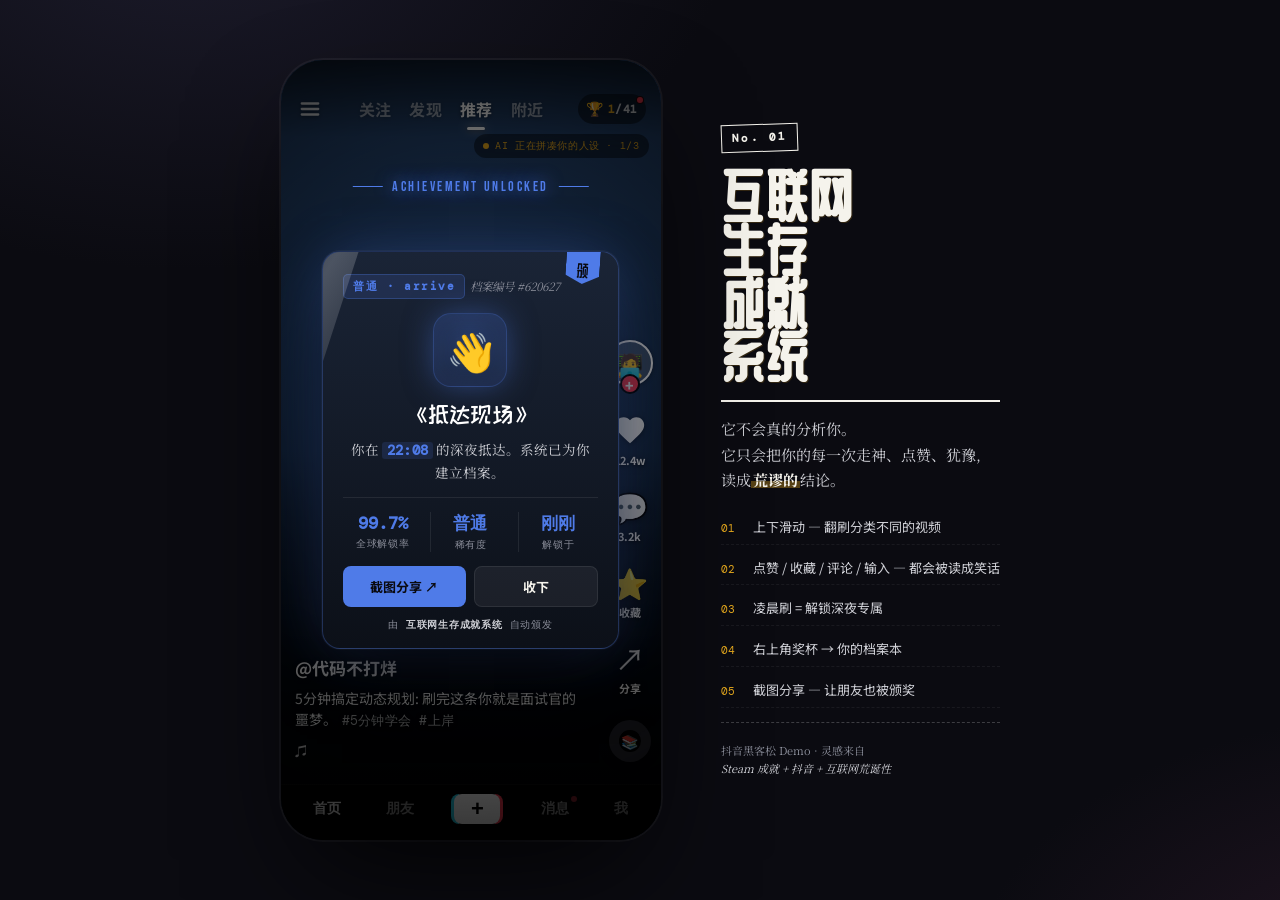
==== commit 2f2d21e4: "feat: SBTI 人格 + AI 画像 + 抖音 UI 重皮 - 人格卡: 合并 co-author 的 14 种 BEHAVIOR_PERSONAS + 4 种 mythic 组合, 我加 6 " ====
--- a/index.html
+++ b/index.html
@@ -15,43 +15,60 @@
   <div class="grain" aria-hidden="true"></div>
 
   <main class="phone" id="phone">
-    <!-- 顶部 -->
-    <header class="header">
-      <div class="header-brand">
-        <span class="brand-mark">档</span>
-        <div class="brand-text">
-          <div class="brand-line">互联网生存成就</div>
-          <div class="brand-sub" id="brandSub">系统正在偷看你</div>
-        </div>
-      </div>
-      <div class="header-actions">
-        <button class="hbtn" id="headerSound" title="音效">🔇</button>
-        <button class="hbtn trophy" id="headerTrophy" title="成就馆">
-          <span class="t-emoji">🏆</span>
-          <span class="t-num"><b id="headerCount">0</b><span class="t-slash">/</span><span id="headerTotal">0</span></span>
-        </button>
-      </div>
+    <!-- 抖音风顶栏 -->
+    <header class="dy-topnav">
+      <button class="dy-menu" aria-label="菜单">
+        <svg viewBox="0 0 24 24" width="22" height="22" fill="none" stroke="currentColor" stroke-width="2.5" stroke-linecap="round"><line x1="3" y1="6" x2="21" y2="6"/><line x1="3" y1="12" x2="21" y2="12"/><line x1="3" y1="18" x2="21" y2="18"/></svg>
+      </button>
+      <nav class="dy-tabs">
+        <span class="dy-tab">关注</span>
+        <span class="dy-tab">发现</span>
+        <span class="dy-tab dy-active">推荐</span>
+        <span class="dy-tab">附近</span>
+      </nav>
+      <button class="dy-trophy" id="headerTrophy" title="成就馆">
+        <span class="dy-trophy-ico">🏆</span>
+        <span class="dy-trophy-num"><b id="headerCount">0</b>/<span id="headerTotal">0</span></span>
+        <span class="dy-trophy-dot" id="headerTrophyDot"></span>
+      </button>
     </header>
 
     <!-- 内容流 -->
     <div class="feed" id="feed"></div>
 
+    <!-- 系统状态条 (低调地告诉你"在被记录") -->
+    <div class="dy-sysbar" id="dySysbar">
+      <span class="dy-sysbar-dot"></span>
+      <span id="brandSub">系统正在偷看你</span>
+    </div>
+
+    <!-- 抖音风底部导航 (全局) -->
+    <nav class="dy-botnav">
+      <button class="dy-nbtn dy-active">首页</button>
+      <button class="dy-nbtn">朋友</button>
+      <button class="dy-plus" aria-label="拍摄">
+        <span class="dy-plus-cyan"></span>
+        <span class="dy-plus-red"></span>
+        <span class="dy-plus-inner">+</span>
+      </button>
+      <button class="dy-nbtn dy-with-dot">消息</button>
+      <button class="dy-nbtn">我</button>
+    </nav>
+
     <!-- 弹窗挂载点 -->
     <div id="popupRoot"></div>
-    <!-- 人设卡挂载点 -->
     <div id="personaRoot"></div>
-    <!-- 成就馆挂载点 -->
     <div id="galleryRoot"></div>
   </main>
 
-  <!-- 桌面侧栏（移动端隐藏）：杂志感介绍 -->
+  <!-- 桌面侧栏(移动端隐藏): 杂志感介绍 -->
   <aside class="side-zine">
     <div class="zine-stamp">No. 01</div>
     <h1 class="zine-title">互联网<br>生存<br>成就<br>系统</h1>
     <div class="zine-divider"></div>
     <p class="zine-lead">
       它不会真的分析你。<br>
-      它只会把你的每一次走神、点赞、犹豫，<br>
+      它只会把你的每一次走神、点赞、犹豫,<br>
       读成<span class="zine-mark">荒谬的</span>结论。
     </p>
     <ul class="zine-list">
--- a/css/style.css
+++ b/css/style.css
@@ -116,56 +116,132 @@
 }
 
 /* =========================
-   头部: 不要圆点, 要"档"印章
+   抖音风顶栏
    ========================= */
-.header {
-  position:absolute; top:0; left:0; right:0; z-index:8;
-  padding:14px 14px 12px;
+.dy-topnav {
+  position:absolute; top:0; left:0; right:0; z-index:12;
+  padding:34px 14px 12px;
   display:flex; align-items:center; justify-content:space-between;
-  background:linear-gradient(180deg, rgba(0,0,0,.7) 0%, rgba(0,0,0,0) 100%);
+  background:linear-gradient(180deg, rgba(0,0,0,.55) 0%, rgba(0,0,0,0) 100%);
   pointer-events:none;
 }
-.header > * { pointer-events:auto; }
-.header-brand { display:flex; align-items:center; gap:10px; color:#fff; }
-.brand-mark {
-  width:32px; height:32px;
+.dy-topnav > * { pointer-events:auto; }
+.dy-menu {
+  background:none; border:none; color:#fff; cursor:pointer;
   display:flex; align-items:center; justify-content:center;
-  background:var(--paper); color:var(--paper-ink);
-  font-family:var(--display); font-size:18px;
-  border-radius:6px;
-  box-shadow:0 2px 0 #c4b287, 0 4px 12px rgba(0,0,0,.4);
-  transform:rotate(-3deg);
-}
-.brand-text { line-height:1.1; }
-.brand-line {
-  font-family:var(--display-2);
-  font-size:15px; font-weight:400;
+  opacity:.9; padding:4px;
+  filter:drop-shadow(0 1px 2px rgba(0,0,0,.5));
+}
+.dy-tabs {
+  display:flex; gap:18px; align-items:center;
+  color:#fff; font-size:16px; font-weight:700;
   letter-spacing:.02em;
-}
-.brand-sub {
-  font-family:var(--mono); font-size:9.5px;
-  color:rgba(255,255,255,.55); letter-spacing:.12em;
-  margin-top:2px;
-}
-
-.header-actions { display:flex; gap:8px; }
-.hbtn {
-  height:34px; min-width:34px; padding:0 12px;
-  border-radius:8px;
-  background:rgba(255,255,255,.08);
-  border:1px solid var(--line);
-  color:#fff; font-size:14px; cursor:pointer; transition:.2s;
-  display:flex; align-items:center; justify-content:center; gap:6px;
-  backdrop-filter:blur(8px);
-  font-family:var(--mono);
-}
-.hbtn:hover { background:rgba(255,255,255,.14); }
-.hbtn.on { color:var(--rare-e); border-color:rgba(38,194,119,.4); }
-.hbtn.trophy { gap:8px; }
-.t-emoji { font-size:15px; }
-.t-num { font-size:12px; color:#fff; }
-.t-num b { color:var(--rare-m); font-weight:700; }
-.t-slash { color:rgba(255,255,255,.4); margin:0 1px; }
+  filter:drop-shadow(0 1px 2px rgba(0,0,0,.5));
+}
+.dy-tab { opacity:.55; cursor:pointer; transition:.2s; }
+.dy-tab:hover { opacity:.85; }
+.dy-tab.dy-active {
+  opacity:1; position:relative;
+}
+.dy-tab.dy-active::after {
+  content:''; position:absolute; left:50%; bottom:-9px;
+  width:18px; height:3px; border-radius:2px;
+  background:#fff; transform:translateX(-50%);
+  box-shadow:0 0 8px rgba(255,255,255,.6);
+}
+.dy-trophy {
+  position:relative;
+  height:30px; padding:0 9px 0 8px;
+  display:flex; align-items:center; gap:5px;
+  border:none; border-radius:15px;
+  background:rgba(0,0,0,.45); backdrop-filter:blur(8px);
+  color:#fff; cursor:pointer; transition:.2s;
+  -webkit-backdrop-filter:blur(8px);
+}
+.dy-trophy:hover { background:rgba(0,0,0,.65); }
+.dy-trophy-ico { font-size:14px; }
+.dy-trophy-num {
+  font-family:var(--mono); font-size:11px; font-weight:700; letter-spacing:.04em;
+  color:rgba(255,255,255,.85);
+}
+.dy-trophy-num b { color:var(--rare-m); font-weight:700; }
+.dy-trophy-dot {
+  position:absolute; top:2px; right:2px;
+  width:8px; height:8px; border-radius:50%;
+  background:#ff3b51; border:1.5px solid rgba(0,0,0,.85);
+  opacity:0; transform:scale(.5); transition:.25s;
+}
+.dy-trophy.has-new .dy-trophy-dot {
+  opacity:1; transform:scale(1);
+  animation:dy-dot-pulse 1.8s ease-in-out infinite;
+}
+@keyframes dy-dot-pulse {
+  0%,100% { box-shadow:0 0 0 0 rgba(255,59,81,.6); }
+  50%     { box-shadow:0 0 0 6px rgba(255,59,81,0); }
+}
+
+/* 系统状态条 (低调埋彩蛋: AI 在看你) */
+.dy-sysbar {
+  position:absolute; top:74px; right:12px; z-index:11;
+  display:flex; align-items:center; gap:6px;
+  padding:5px 9px; border-radius:12px;
+  background:rgba(0,0,0,.45); backdrop-filter:blur(8px);
+  -webkit-backdrop-filter:blur(8px);
+  font-family:var(--mono); font-size:10px; letter-spacing:.06em;
+  color:rgba(255,255,255,.75);
+  max-width:62%;
+  pointer-events:none;
+  transition:opacity .3s, transform .3s;
+}
+.dy-sysbar-dot {
+  width:6px; height:6px; border-radius:50%;
+  background:var(--rare-m);
+  animation:dy-sys-blink 1.6s ease-in-out infinite;
+  flex-shrink:0;
+}
+@keyframes dy-sys-blink {
+  0%,100% { opacity:1; transform:scale(1); }
+  50%     { opacity:.35; transform:scale(.7); }
+}
+
+/* 抖音风底部导航 (全局) */
+.dy-botnav {
+  position:absolute; bottom:0; left:0; right:0; z-index:12;
+  height:56px;
+  display:flex; align-items:center; justify-content:space-around;
+  background:#000; border-top:1px solid rgba(255,255,255,.04);
+  padding:0 10px 8px;
+}
+.dy-nbtn {
+  background:none; border:none; color:#fff;
+  font-size:14px; font-weight:700;
+  opacity:.55; cursor:pointer; padding:6px 4px;
+  filter:drop-shadow(0 1px 2px rgba(0,0,0,.5));
+  position:relative;
+}
+.dy-nbtn:hover { opacity:.85; }
+.dy-nbtn.dy-active { opacity:1; }
+.dy-nbtn.dy-with-dot::after {
+  content:''; position:absolute; top:2px; right:-4px;
+  width:6px; height:6px; border-radius:50%;
+  background:#ff3b51;
+}
+.dy-plus {
+  position:relative; width:46px; height:30px; border-radius:8px;
+  background:#fff; border:none; cursor:pointer;
+  display:flex; align-items:center; justify-content:center;
+  transition:transform .15s;
+}
+.dy-plus:active { transform:scale(.95); }
+.dy-plus-cyan, .dy-plus-red {
+  position:absolute; top:0; bottom:0; width:8px;
+  z-index:-1;
+}
+.dy-plus-cyan { left:-3px; background:#22d3ee; border-radius:8px 0 0 8px; }
+.dy-plus-red  { right:-3px; background:#ff3b51; border-radius:0 8px 8px 0; }
+.dy-plus-inner {
+  color:#000; font-size:22px; font-weight:900; line-height:1;
+}
 
 /* =========================
    信息流 (snap)
@@ -179,116 +255,142 @@
 .feed::-webkit-scrollbar { display:none; }
 
 /* 单张卡片 */
-.feed-card {
+.dy-card {
   position:relative; width:100%; height:100%;
   scroll-snap-align:start; scroll-snap-stop:always;
   overflow:hidden; color:#fff;
   isolation:isolate;
 }
-/* 类目装饰 */
-.feed-card::before {
-  /* 顶部色带, 用类目 accent */
-  content:''; position:absolute; top:0; left:0; right:0; height:64px; z-index:1;
-  background:linear-gradient(180deg, var(--cat-accent) 0%, transparent 100%);
-  opacity:.28;
+
+/* 大字 emoji 居中作为"画面" */
+.dy-bg {
+  position:absolute; inset:0; z-index:0;
+  display:flex; align-items:center; justify-content:center;
+  pointer-events:none; user-select:none;
+}
+.dy-emoji {
+  font-size:240px; opacity:.22; filter:blur(.5px);
+  transform:translateY(-20px) rotate(-3deg);
+}
+
+/* 底部黑色渐隐 (Douyin 标准) */
+.dy-shade {
+  position:absolute; left:0; right:0; bottom:0; height:50%; z-index:1;
+  background:linear-gradient(180deg, transparent 0%, rgba(0,0,0,.78) 70%, rgba(0,0,0,.92) 100%);
   pointer-events:none;
 }
-.feed-card::after {
-  /* 底部黑色渐隐 */
-  content:''; position:absolute; bottom:0; left:0; right:0; height:50%; z-index:1;
-  background:linear-gradient(180deg, transparent 0%, rgba(0,0,0,.85) 100%);
-  pointer-events:none;
-}
-
-.card-art {
-  position:absolute; inset:0; display:flex; align-items:center; justify-content:center;
-  font-size:240px; opacity:.16; filter:blur(1.5px);
-  pointer-events:none; user-select:none; z-index:0;
-  transform:translateY(-30px) rotate(-4deg);
-}
-
-/* 印章: 左上角类目标 */
-.card-stamp {
-  position:absolute; top:74px; left:14px; z-index:4;
-  display:flex; flex-direction:column; gap:2px;
-  padding:7px 11px;
-  background:var(--paper); color:var(--paper-ink);
-  font-family:var(--mono); font-size:9px; font-weight:700; letter-spacing:.16em;
-  border-radius:3px;
-  transform:rotate(-3deg);
-  box-shadow:0 2px 0 #c4b287, 0 6px 16px rgba(0,0,0,.4);
-}
-.card-stamp .cs-id {
-  font-family:var(--mono); font-size:8px; color:var(--paper-ink);
-  opacity:.5; letter-spacing:.12em;
-}
-
-/* 文案区 */
-.card-cap {
-  position:absolute; left:18px; right:80px; bottom:172px; z-index:5;
-}
-.card-cap h3 {
-  font-family:var(--display-2);
-  font-size:23px; font-weight:400;
-  line-height:1.25; margin-bottom:8px;
-  letter-spacing:.01em;
-  color:#fff;
-  text-shadow:0 2px 14px rgba(0,0,0,.6);
-}
-.card-cap p {
-  font-size:13.5px; color:rgba(255,255,255,.92);
-  line-height:1.55; margin-bottom:8px;
-  text-shadow:0 1px 8px rgba(0,0,0,.5);
-}
-.card-cap .tags {
-  font-family:var(--mono); font-size:11.5px;
+
+/* 左下信息 */
+.dy-info {
+  position:absolute; left:14px; right:78px; bottom:80px; z-index:5;
+}
+.dy-user {
+  font-size:17px; font-weight:700; color:#fff;
+  margin-bottom:8px;
+  text-shadow:0 1px 4px rgba(0,0,0,.55);
+}
+.dy-desc {
+  font-size:14px; line-height:1.5;
+  color:rgba(255,255,255,.95);
+  margin-bottom:10px;
+  text-shadow:0 1px 4px rgba(0,0,0,.5);
+}
+.dy-tags {
   color:rgba(255,255,255,.7);
-  letter-spacing:.04em;
-  margin-bottom:10px;
-}
-
-/* 作者 */
-.card-author {
-  display:flex; align-items:center; gap:8px;
-  margin-top:6px;
-}
-.card-author .av {
-  width:30px; height:30px; border-radius:50%;
+  font-family:var(--mono); font-size:12.5px;
+  margin-left:2px; letter-spacing:.02em;
+}
+.dy-music {
+  display:flex; align-items:center; gap:6px;
+  font-size:12.5px; color:rgba(255,255,255,.88);
+  overflow:hidden;
+  max-width:100%;
+}
+.dy-music-ico { font-size:13px; flex-shrink:0; }
+.dy-music-marq {
+  overflow:hidden; white-space:nowrap;
+  flex:1;
+}
+.dy-music-text {
+  display:inline-block;
+  padding-left:100%;
+  animation:dy-marquee 14s linear infinite;
+}
+@keyframes dy-marquee {
+  from { transform:translateX(0); }
+  to   { transform:translateX(-100%); }
+}
+
+/* 右侧操作栏 */
+.dy-rail {
+  position:absolute; right:8px; bottom:78px; z-index:6;
+  display:flex; flex-direction:column; gap:18px; align-items:center;
+}
+.dy-avatar {
+  position:relative; margin-bottom:6px;
+}
+.dy-avatar-img {
+  width:46px; height:46px; border-radius:50%;
+  background:rgba(255,255,255,.16);
+  border:2px solid #fff;
   display:flex; align-items:center; justify-content:center;
-  background:rgba(255,255,255,.16);
-  border:1.5px solid rgba(255,255,255,.4);
-  font-size:15px;
-}
-.card-author .name {
-  font-size:13px; font-weight:500; color:#fff;
-}
-.card-author .name::before { content:'@'; opacity:.6; margin-right:2px; }
-
-/* 右侧操作栏 */
-.card-rail {
-  position:absolute; right:12px; bottom:184px; z-index:5;
-  display:flex; flex-direction:column; gap:18px; align-items:center;
-}
-.rail-btn {
+  font-size:22px;
+  box-shadow:0 1px 4px rgba(0,0,0,.4);
+}
+.dy-avatar-plus {
+  position:absolute; bottom:-8px; left:50%; transform:translateX(-50%);
+  width:20px; height:20px; border-radius:50%;
+  background:#ff3b51; color:#fff;
+  font-size:14px; font-weight:900; line-height:18px;
+  text-align:center;
+  border:2px solid #000;
+}
+.dy-rail-btn {
   background:none; border:none; cursor:pointer; padding:0;
-  display:flex; flex-direction:column; align-items:center; gap:4px;
+  display:flex; flex-direction:column; align-items:center; gap:2px;
   color:#fff; font-family:inherit;
   position:relative;
-}
-.rail-btn .ico {
-  width:44px; height:44px; border-radius:50%;
-  background:rgba(20,20,28,.55);
-  border:1px solid rgba(255,255,255,.18);
-  backdrop-filter:blur(6px);
-  display:flex; align-items:center; justify-content:center; font-size:20px;
-  transition:.18s ease;
-}
-.rail-btn:hover .ico { background:rgba(255,255,255,.18); transform:scale(1.06); }
-.rail-btn:active .ico { transform:scale(.94); }
-.rail-btn.liked .ico { background:rgba(232,93,93,.28); color:#ff7a8b; border-color:#ff7a8b66; }
-.rail-btn.saved .ico { background:rgba(232,169,29,.28); color:#e8a91d; border-color:#e8a91d66; }
-.rail-btn .lab { font-size:11.5px; font-family:var(--mono); color:rgba(255,255,255,.92); }
-
+  filter:drop-shadow(0 1px 3px rgba(0,0,0,.5));
+  transition:transform .15s;
+}
+.dy-rail-btn:active { transform:scale(.94); }
+.dy-rail-ico {
+  width:40px; height:40px;
+  display:flex; align-items:center; justify-content:center;
+  font-size:30px; line-height:1;
+  color:rgba(255,255,255,.95);
+  transition:color .2s, transform .2s;
+}
+.dy-rail-ico svg { transition:fill .2s, transform .2s; }
+.dy-rail-lab {
+  font-size:11px; font-weight:700; color:#fff;
+  text-shadow:0 1px 3px rgba(0,0,0,.5);
+}
+.dy-rail-btn.liked .dy-rail-ico { color:#ff3b51; }
+.dy-rail-btn.liked .dy-rail-ico svg { fill:#ff3b51; transform:scale(1.06); }
+.dy-rail-btn.saved .dy-rail-ico { color:#ffd24d; transform:scale(1.06); }
+
+/* 旋转唱片 */
+.dy-disc {
+  width:42px; height:42px; border-radius:50%;
+  background:#000;
+  border:10px solid rgba(50,50,60,.8);
+  display:flex; align-items:center; justify-content:center;
+  font-size:14px;
+  margin-top:6px;
+  animation:dy-spin 10s linear infinite;
+  box-shadow:0 0 10px rgba(0,0,0,.5);
+  overflow:hidden;
+}
+.dy-disc-inner {
+  font-size:14px; opacity:.9;
+}
+@keyframes dy-spin {
+  from { transform:rotate(0); }
+  to   { transform:rotate(360deg); }
+}
+
+/* +1 飘字 */
 .plus-one {
   position:absolute; top:-6px; right:-12px;
   font-size:14px; font-weight:700; color:#ff7a8b;
@@ -301,89 +403,51 @@
   100% { opacity:0; transform:translateY(-26px); }
 }
 
-/* 输入栏 */
-.card-search {
-  position:absolute; left:14px; right:14px; bottom:62px; z-index:5;
+/* 评论弹层 (per card, 默认隐藏) */
+.dy-cpop {
+  position:absolute; left:10px; right:10px; bottom:72px; z-index:8;
   display:flex; gap:8px; align-items:center;
-  padding:8px 14px; border-radius:24px;
-  background:rgba(20,20,28,.6); backdrop-filter:blur(10px);
-  border:1px solid var(--line);
-}
-.card-search input {
+  padding:10px 12px 10px 16px; border-radius:24px;
+  background:rgba(20,20,28,.92); backdrop-filter:blur(14px);
+  -webkit-backdrop-filter:blur(14px);
+  border:1px solid rgba(255,255,255,.12);
+  box-shadow:0 -8px 28px rgba(0,0,0,.5);
+  transform:translateY(120%); opacity:0; pointer-events:none;
+  transition:transform .28s cubic-bezier(.2,.8,.3,1), opacity .2s;
+}
+.dy-card.dy-cpop-show .dy-cpop {
+  transform:translateY(0); opacity:1; pointer-events:auto;
+}
+.dy-cpop input {
   flex:1; background:transparent; border:none; outline:none;
-  color:#fff; font-family:inherit; font-size:13px; padding:6px 0;
-}
-.card-search input::placeholder { color:rgba(255,255,255,.5); font-family:var(--sans); }
-.send-btn {
-  border:none; background:var(--ink); color:var(--paper-ink);
+  color:#fff; font-family:inherit; font-size:13.5px; padding:4px 0;
+}
+.dy-cpop input::placeholder { color:rgba(255,255,255,.5); }
+.dy-cpop-send {
+  border:none; background:#ff3b51; color:#fff;
   font-family:var(--mono); font-weight:700; font-size:11px;
-  padding:6px 14px; border-radius:16px; cursor:pointer; letter-spacing:.04em;
-}
-
-/* 底部导航 */
-.card-botnav {
-  position:absolute; bottom:0; left:0; right:0; z-index:5;
-  height:50px; background:rgba(8,8,12,.7); backdrop-filter:blur(8px);
-  display:flex; align-items:center; justify-content:space-around;
-  font-size:12px; color:rgba(255,255,255,.55);
-}
-.card-botnav b { color:#fff; }
-.card-botnav .plus {
-  width:38px; height:24px; border-radius:6px;
-  background:linear-gradient(90deg, #ff7a8b, var(--ink), #6ad3ff);
-}
-
-/* ========= 类目专属 vibe (区别于"千篇一律")  ========= */
+  padding:6px 12px; border-radius:14px; cursor:pointer; letter-spacing:.04em;
+}
+.dy-cpop-close {
+  border:none; background:rgba(255,255,255,.1); color:#fff;
+  width:26px; height:26px; border-radius:50%;
+  font-size:16px; line-height:1; cursor:pointer;
+  display:flex; align-items:center; justify-content:center;
+}
+
+/* ========= 类目专属 vibe (背景渐变作为视频"画面")  ========= */
 .vibe-paper   { background:linear-gradient(180deg, #284a78 0%, #07101e 100%); }
-.vibe-paper .card-cap h3 { font-family:var(--display-2); }
-.vibe-paper::before { background:linear-gradient(180deg, #5b87e0 0%, transparent 100%); opacity:.35; }
-
 .vibe-tabloid { background:linear-gradient(180deg, #5e1d20 0%, #1a0506 100%); }
-.vibe-tabloid .card-cap h3 { font-family:var(--display-2); color:#fff; }
-.vibe-tabloid .card-cap h3::before {
-  content:'限时'; font-family:var(--mono); font-size:11px;
-  background:#fff; color:#9c1419; padding:3px 7px;
-  margin-right:8px; vertical-align:middle; font-weight:700; letter-spacing:.12em;
-}
-
 .vibe-warm    { background:linear-gradient(180deg, #5a3417 0%, #18090b 100%); }
-.vibe-warm .card-cap h3 { font-family:var(--display); }
-
 .vibe-serif   { background:linear-gradient(180deg, #1f1c34 0%, #07060d 100%); }
-.vibe-serif .card-cap h3 { font-family:var(--serif); font-weight:900; font-style:italic; letter-spacing:0; }
-.vibe-serif .card-cap p  { font-family:var(--serif); font-size:14px; }
-
 .vibe-pastel  { background:linear-gradient(180deg, #4d2e3f 0%, #14080d 100%); }
-.vibe-pastel .card-cap h3 { font-family:var(--display-2); }
-
 .vibe-bold    { background:linear-gradient(180deg, #1d4030 0%, #060d09 100%); }
-.vibe-bold .card-cap h3 { font-family:var(--display-2); text-transform:none; }
-.vibe-bold .card-cap h3::after {
-  content:''; display:block; width:60px; height:3px;
-  background:#fff; margin-top:6px;
-}
-
 .vibe-pixel   { background:linear-gradient(180deg, #2b1c54 0%, #08050f 100%); }
-.vibe-pixel .card-cap h3 { font-family:var(--mono); font-weight:700; font-size:21px; letter-spacing:.04em; }
-.vibe-pixel .card-cap h3::before { content:'▸ '; color:#a685ff; }
-
 .vibe-gloss   { background:linear-gradient(180deg, #4e2843 0%, #160812 100%); }
-.vibe-gloss .card-cap h3 { font-family:var(--display); }
-
 .vibe-mono    { background:linear-gradient(180deg, #14322a 0%, #04100c 100%); }
-.vibe-mono .card-cap h3 { font-family:var(--mono); font-size:20px; font-weight:700; letter-spacing:.02em; }
-.vibe-mono .card-cap p  { font-family:var(--mono); font-size:12.5px; }
-
 .vibe-wave    { background:linear-gradient(180deg, #163e54 0%, #050d12 100%); }
 .vibe-cinema  { background:linear-gradient(180deg, #441216 0%, #100406 100%); }
-.vibe-cinema::before, .vibe-cinema::after {
-  background:#000; opacity:1; height:38px;
-}
-.vibe-cinema::before { top:0; box-shadow:0 1px 0 rgba(255,255,255,.05); }
-.vibe-cinema::after  { bottom:0; height:38px; }
-
 .vibe-postcard{ background:linear-gradient(180deg, #1d4438 0%, #050f0b 100%); }
-.vibe-postcard .card-cap h3 { font-family:var(--display-2); }
 
 /* =========================
    Toast
@@ -830,7 +894,7 @@
    ==================================================== */
 .gal-persona-bar {
   margin:12px 18px 0;
-  padding:14px 16px;
+  padding:12px 14px;
   background:
     linear-gradient(135deg, rgba(232,169,29,.14), rgba(168,95,255,.08));
   border:1px solid rgba(232,169,29,.3);
@@ -844,28 +908,56 @@
   background:radial-gradient(circle, rgba(232,169,29,.2), transparent);
   pointer-events:none;
 }
-.gal-persona-bar .pb-info { flex:1; min-width:0; }
+.gal-persona-bar .pb-radar {
+  flex-shrink:0;
+  width:84px; height:84px;
+}
+.gal-persona-bar .pb-radar .pe-radar-svg .rg-lab-name,
+.gal-persona-bar .pb-radar .pe-radar-svg .rg-lab-val { display:none; }
+.gal-persona-bar .pb-info {
+  flex:1; min-width:0;
+  display:flex; flex-direction:column; gap:2px;
+}
 .gal-persona-bar .pb-cap {
   font-family:var(--mono); font-size:10px; letter-spacing:.18em;
-  color:var(--rare-m); margin-bottom:2px;
+  color:var(--rare-m);
 }
 .gal-persona-bar .pb-label {
   font-family:var(--display-2); font-size:17px;
-  color:var(--ink); margin-bottom:2px;
+  color:var(--ink);
+  white-space:nowrap; overflow:hidden; text-overflow:ellipsis;
+}
+.gal-persona-bar .pb-behavior-code {
+  font-family:var(--mono); font-size:20px; font-weight:700;
+  letter-spacing:.08em;
+  text-shadow:0 0 20px currentColor;
+}
+.gal-persona-bar .pb-behavior-name {
+  font-family:var(--display-2); font-size:14px;
+  color:var(--ink);
+}
+.gal-persona-bar .pb-behavior-tag {
+  font-size:11px; color:var(--muted); font-style:italic;
   white-space:nowrap; overflow:hidden; text-overflow:ellipsis;
 }
 .gal-persona-bar .pb-rate {
   font-family:var(--mono); font-size:11px;
   color:var(--ink-soft); letter-spacing:.04em;
 }
-.gal-persona-bar .pb-rate b { color:var(--rare-m); font-weight:700; }
+.gal-persona-bar .pb-rate b {
+  color:#fff; font-weight:700;
+  background:rgba(232,169,29,.18);
+  padding:0 4px; border-radius:2px;
+  font-family:var(--display-2);
+}
 .gal-persona-bar .pb-btn {
-  flex-shrink:0;
-  padding:8px 14px; border-radius:8px;
+  align-self:flex-start;
+  margin-top:4px;
+  padding:6px 12px; border-radius:8px;
   border:1px solid var(--rare-m);
   background:rgba(232,169,29,.12);
   color:var(--rare-m);
-  font-family:var(--mono); font-size:12px; font-weight:700;
+  font-family:var(--mono); font-size:11px; font-weight:700;
   letter-spacing:.04em; cursor:pointer; transition:.2s;
 }
 .gal-persona-bar .pb-btn:hover { background:rgba(232,169,29,.22); }
@@ -958,64 +1050,349 @@
 .pe-band::before { left:0; }
 .pe-band::after  { right:0; }
 
-/* 大标签 */
+/* 行为人格主区块 */
+.pe-behavior {
+  padding:20px 8px 16px;
+  text-align:center;
+}
+.pe-bp-icon {
+  font-size:36px;
+  line-height:1;
+  margin-bottom:6px;
+}
+.pe-bp-code {
+  font-family:var(--mono);
+  font-size:40px;
+  font-weight:900;
+  letter-spacing:.15em;
+  color:var(--rare-m);
+  line-height:1;
+  margin-bottom:8px;
+  transition:color .3s;
+}
+.pe-bp-code.pe-bp-combo {
+  font-size:28px;
+  letter-spacing:.08em;
+}
+.pe-bp-name {
+  font-family:var(--display-2);
+  font-size:22px;
+  color:var(--ink);
+  margin-bottom:8px;
+  font-weight:700;
+}
+.pe-bp-tag {
+  font-family:var(--serif);
+  font-size:12.5px;
+  color:var(--muted);
+  font-style:italic;
+  line-height:1.5;
+  padding:0 12px;
+}
+
+/* 成就标签 (次要，缩小展示) */
 .pe-label {
-  padding:24px 8px;
+  padding:10px 8px 0;
   font-family:var(--display-2);
-  font-size:32px; line-height:1.2;
+  font-size:17px; line-height:1.4;
   text-align:center;
-  color:var(--ink);
-  text-shadow:0 2px 30px rgba(232,169,29,.2);
-  display:flex; flex-wrap:wrap; justify-content:center; gap:8px;
+  color:var(--ink-soft);
+  display:flex; flex-wrap:wrap; justify-content:center; gap:6px;
   align-items:center;
 }
-.pe-slug-0 { color:var(--ink); }
-.pe-slug-1 { color:var(--rare-m); }
+.pe-slug-0 { color:var(--ink-soft); }
+.pe-slug-1 { color:#8a5fff; }
 .pe-dot {
-  color:rgba(255,255,255,.3);
-  font-size:24px;
+  color:rgba(255,255,255,.2);
+  font-size:14px;
 }
 
 /* 副标 */
 .pe-line {
-  margin-top:12px;
+  margin-top:10px;
   font-family:var(--serif);
-  font-size:13.5px; color:var(--ink-soft);
+  font-size:13px; color:var(--ink-soft);
   text-align:center; line-height:1.6;
   padding:0 6px;
   font-style:italic;
 }
-
-/* 来源 */
+.pe-line b {
+  color:var(--rare-m);
+  font-weight:700;
+  font-style:normal;
+}
+
+/* 来源 (横排: icon + 文字, 内嵌 .pe-src-body) */
+.pe-sources-cap {
+  margin-top:12px;
+  font-family:var(--mono); font-size:10px;
+  color:var(--muted); letter-spacing:.12em;
+  font-weight:700;
+}
 .pe-sources {
-  margin-top:18px;
-  display:flex; gap:10px;
+  margin-top:6px;
+  display:flex; gap:8px;
 }
 .pe-src {
-  flex:1;
-  padding:10px;
+  flex:1; min-width:0;
+  padding:8px 10px;
   background:rgba(255,255,255,.03);
   border:1px solid var(--rc, var(--line));
-  border-radius:10px;
+  border-radius:8px;
+  display:flex; align-items:center; gap:10px;
   position:relative; overflow:hidden;
 }
 .pe-src::before {
   content:''; position:absolute; left:0; top:0; width:2px; height:100%;
   background:var(--rc);
 }
-.pe-src-icon { font-size:22px; margin-bottom:4px; }
+.pe-src-icon { font-size:22px; flex-shrink:0; margin-left:4px; }
+.pe-src-body { flex:1; min-width:0; }
 .pe-src-name {
   font-family:var(--display-2);
-  font-size:13px; color:#fff;
-  margin-bottom:3px;
+  font-size:12.5px; color:#fff;
+  margin-bottom:2px;
   white-space:nowrap; overflow:hidden; text-overflow:ellipsis;
 }
 .pe-src-rate {
+  font-family:var(--mono); font-size:9.5px;
+  color:var(--rc); font-weight:700; letter-spacing:.04em;
+}
+
+/* ============= 画像 (印章人像 + gpt-image-2 占位) ============= */
+.pe-portrait-wrap {
+  margin-top:14px;
+  display:flex; flex-direction:column; align-items:center;
+  gap:8px;
+}
+.pe-portrait {
+  width:240px; max-width:84%;
+  aspect-ratio:1/1;
+  border-radius:14px;
+  background:#f5f3ec;
+  position:relative; overflow:hidden;
+  box-shadow:
+    0 12px 30px -10px rgba(0,0,0,.6),
+    0 0 0 1px rgba(232,169,29,.4),
+    0 0 24px -4px rgba(232,169,29,.25);
+  transition:filter .35s ease, opacity .35s ease, transform .35s ease;
+}
+.pe-portrait .pe-portrait-svg,
+.pe-portrait .pe-portrait-img {
+  width:100%; height:100%; display:block;
+}
+.pe-portrait-skeleton {
+  position:absolute; inset:0;
+  background:
+    repeating-linear-gradient(135deg,
+      rgba(232,169,29,.08) 0 12px,
+      rgba(232,169,29,.02) 12px 24px);
+  animation:peSkel 1.4s ease-in-out infinite alternate;
+}
+@keyframes peSkel {
+  from { opacity:.6; }
+  to   { opacity:1; }
+}
+.pe-portrait.loading {
+  filter:blur(8px) saturate(.6);
+  opacity:.55;
+  transform:scale(.97);
+}
+.pe-portrait[data-kind="stamp"]::after {
+  content:'STAMPED';
+  position:absolute; top:8px; right:8px;
+  font-family:var(--mono); font-size:8px; font-weight:700;
+  letter-spacing:.18em;
+  color:rgba(26,26,38,.55);
+  border:1px solid rgba(26,26,38,.5);
+  padding:2px 6px; border-radius:2px;
+  pointer-events:none;
+}
+.pe-portrait[data-kind="api"]::after {
+  content:'GPT-IMAGE-2';
+  position:absolute; top:8px; right:8px;
+  font-family:var(--mono); font-size:8px; font-weight:700;
+  letter-spacing:.16em;
+  color:#1a1a26;
+  background:var(--rare-m);
+  padding:2px 6px; border-radius:2px;
+  pointer-events:none;
+}
+.pe-portrait-err {
+  position:absolute; inset:0;
+  display:flex; align-items:center; justify-content:center;
+  font-family:var(--serif); font-size:13px;
+  color:#5a5a66;
+  padding:0 16px; text-align:center;
+}
+.pe-portrait-msg {
+  font-family:var(--mono); font-size:11px;
+  color:var(--rare-m); letter-spacing:.06em;
+  height:16px;
+  opacity:0;
+  transition:opacity .25s ease;
+}
+.pe-portrait.loading + .pe-portrait-msg { opacity:1; }
+.pe-portrait-controls {
+  display:flex; align-items:center; gap:8px;
+  margin-top:4px;
+}
+.pe-portrait-btn {
+  display:inline-flex; align-items:center; gap:6px;
+  padding:6px 12px; border-radius:18px;
+  background:rgba(232,169,29,.12);
+  border:1px solid rgba(232,169,29,.5);
+  color:var(--rare-m);
+  font-family:var(--display-2); font-size:12px; font-weight:700;
+  letter-spacing:.04em; cursor:pointer; transition:.2s;
+}
+.pe-portrait-btn:hover { background:rgba(232,169,29,.22); }
+.pe-portrait-btn:active { transform:scale(.96); }
+.pe-roll-ico {
+  display:inline-block; font-size:14px;
+  transform-origin:center; transition:transform .35s cubic-bezier(.18,.9,.25,1.15);
+}
+.pe-portrait-btn:active .pe-roll-ico { transform:rotate(360deg); }
+.pe-style-tabs {
+  display:flex; gap:4px;
+  background:rgba(255,255,255,.04);
+  border-radius:18px;
+  padding:3px;
+  border:1px solid var(--line);
+}
+.pe-style-tab {
+  padding:5px 10px; border-radius:14px;
+  background:transparent; border:none;
+  color:var(--muted);
+  font-family:var(--display-2); font-size:11.5px; font-weight:700;
+  cursor:pointer; transition:.2s;
+}
+.pe-style-tab:hover { color:var(--ink-soft); }
+.pe-style-tab.on {
+  background:var(--rare-m); color:#1a0d00;
+}
+
+/* ============= 6 维雷达 ============= */
+.pe-radar-wrap {
+  margin-top:18px;
+  padding:14px 8px 10px;
+  background:radial-gradient(ellipse at center, rgba(232,169,29,.06), transparent 70%);
+  border-top:1px dashed rgba(255,255,255,.08);
+  border-bottom:1px dashed rgba(255,255,255,.08);
+}
+.pe-radar-cap {
+  text-align:center;
   font-family:var(--mono); font-size:10px;
-  color:var(--rc); font-weight:700; letter-spacing:.04em;
-}
-
-/* 行为摘要 */
+  color:var(--rare-m); letter-spacing:.16em;
+  font-weight:700;
+  margin-bottom:4px;
+}
+.pe-radar {
+  width:100%; max-width:280px;
+  margin:0 auto;
+  aspect-ratio:1/1;
+}
+.pe-radar-top {
+  text-align:center;
+  margin-top:4px;
+  font-family:var(--serif); font-size:11.5px;
+  font-style:italic;
+  color:var(--ink-soft);
+}
+.pe-radar-top b {
+  font-family:var(--display-2); font-weight:700;
+  color:#fff; font-style:normal;
+  background:rgba(232,169,29,.18);
+  padding:0 5px; border-radius:2px;
+}
+.pe-radar-svg { width:100%; height:100%; display:block; }
+.pe-radar-svg .rg-ring { fill:none; stroke:rgba(255,255,255,.08); stroke-width:1; }
+.pe-radar-svg .rg-ring:last-child { stroke:rgba(255,255,255,.18); }
+.pe-radar-svg .rg-axis { stroke:rgba(255,255,255,.08); stroke-width:1; }
+.pe-radar-svg .rg-data {
+  fill:rgba(232,169,29,.22);
+  stroke:var(--rare-m);
+  stroke-width:1.6;
+  stroke-linejoin:round;
+}
+.pe-radar-svg .rg-dot { fill:var(--rare-m); }
+.pe-radar-svg .rg-lab-name {
+  font-family:var(--display-2);
+  font-size:11px;
+  fill:#f5f3ec;
+  font-weight:700;
+}
+.pe-radar-svg .rg-lab-val {
+  font-family:var(--mono);
+  font-size:10px;
+  fill:var(--rare-m);
+  font-weight:700;
+}
+
+/* ============= 行为证据 ============= */
+.pe-evidence-wrap {
+  margin-top:14px;
+}
+.pe-evidence-cap {
+  font-family:var(--mono); font-size:10px;
+  color:var(--rare-m); letter-spacing:.12em;
+  font-weight:700;
+  margin-bottom:6px;
+}
+.pe-evidence {
+  list-style:none; padding:0; margin:0;
+  display:flex; flex-direction:column; gap:6px;
+}
+.pe-ev {
+  display:flex; align-items:flex-start; gap:10px;
+  padding:9px 11px;
+  background:rgba(232,169,29,.05);
+  border:1px solid rgba(232,169,29,.16);
+  border-left:2px solid var(--rare-m);
+  border-radius:6px;
+}
+.pe-ev-icon { font-size:18px; line-height:1.2; flex-shrink:0; }
+.pe-ev-text {
+  font-family:var(--serif); font-size:12.5px;
+  color:#e6e6ec; line-height:1.5;
+}
+.pe-ev-text b {
+  font-family:var(--mono); font-weight:700;
+  color:#fff;
+  background:rgba(232,169,29,.18);
+  padding:0 4px; border-radius:2px;
+  margin:0 2px;
+  font-size:12.5px;
+}
+
+/* ============= "WHAT AI SEES" prompt 揭示 ============= */
+.pe-prompt-reveal {
+  margin-top:14px;
+  padding:10px 12px;
+  background:rgba(122,138,255,.06);
+  border:1px dashed rgba(122,138,255,.3);
+  border-radius:8px;
+}
+.pe-prompt-cap {
+  font-family:var(--mono); font-size:10px;
+  letter-spacing:.18em; font-weight:700;
+  color:#7a8aff;
+  margin-bottom:6px;
+  display:flex; align-items:baseline; gap:8px;
+}
+.pe-prompt-sub {
+  font-family:var(--serif); font-size:10.5px;
+  font-weight:400; letter-spacing:0;
+  color:var(--muted);
+  font-style:italic;
+}
+.pe-prompt-text {
+  font-family:var(--mono); font-size:11px;
+  color:#cfd0d6; line-height:1.6;
+  word-break:break-word;
+}
+
+/* 行为摘要 (co-author 旧 DOM, 现在合并后已用 .pe-evidence 取代; 保留样式做 fallback) */
 .pe-summary {
   margin-top:14px;
   padding:10px 12px;
